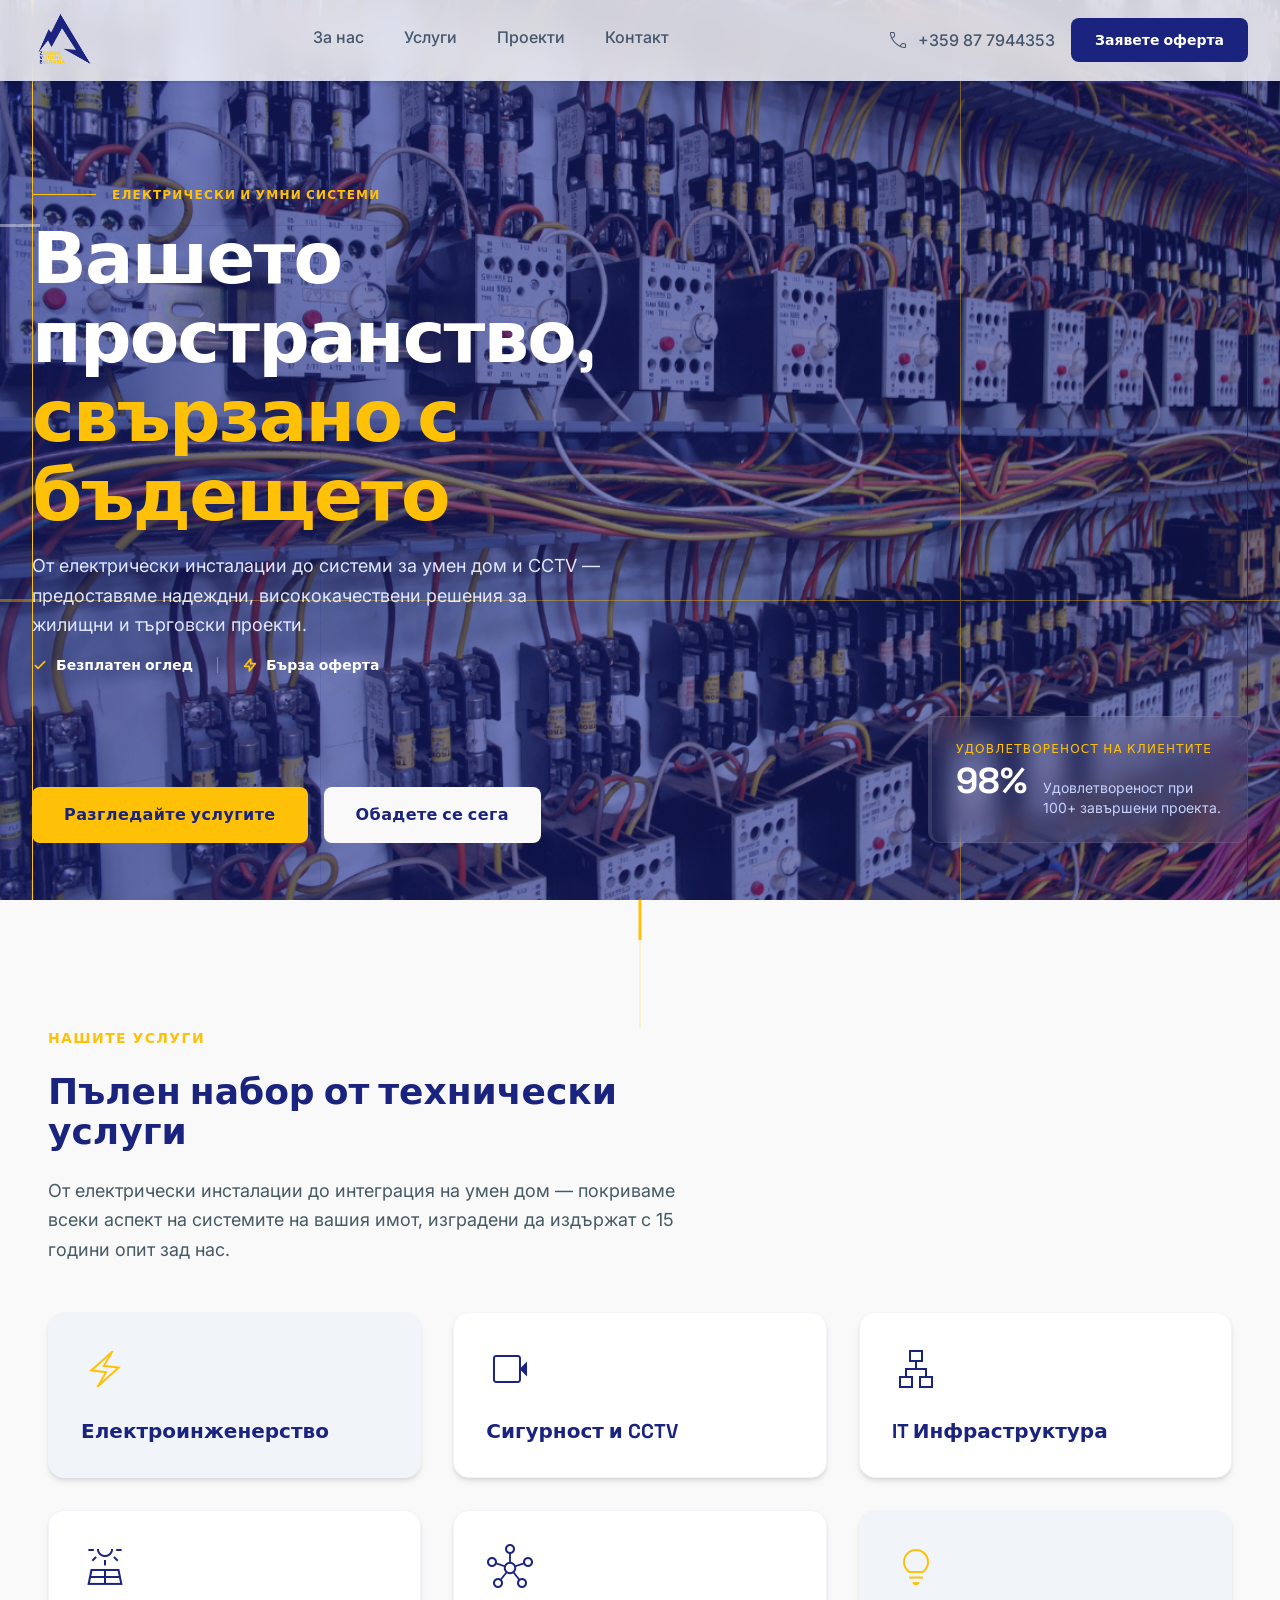
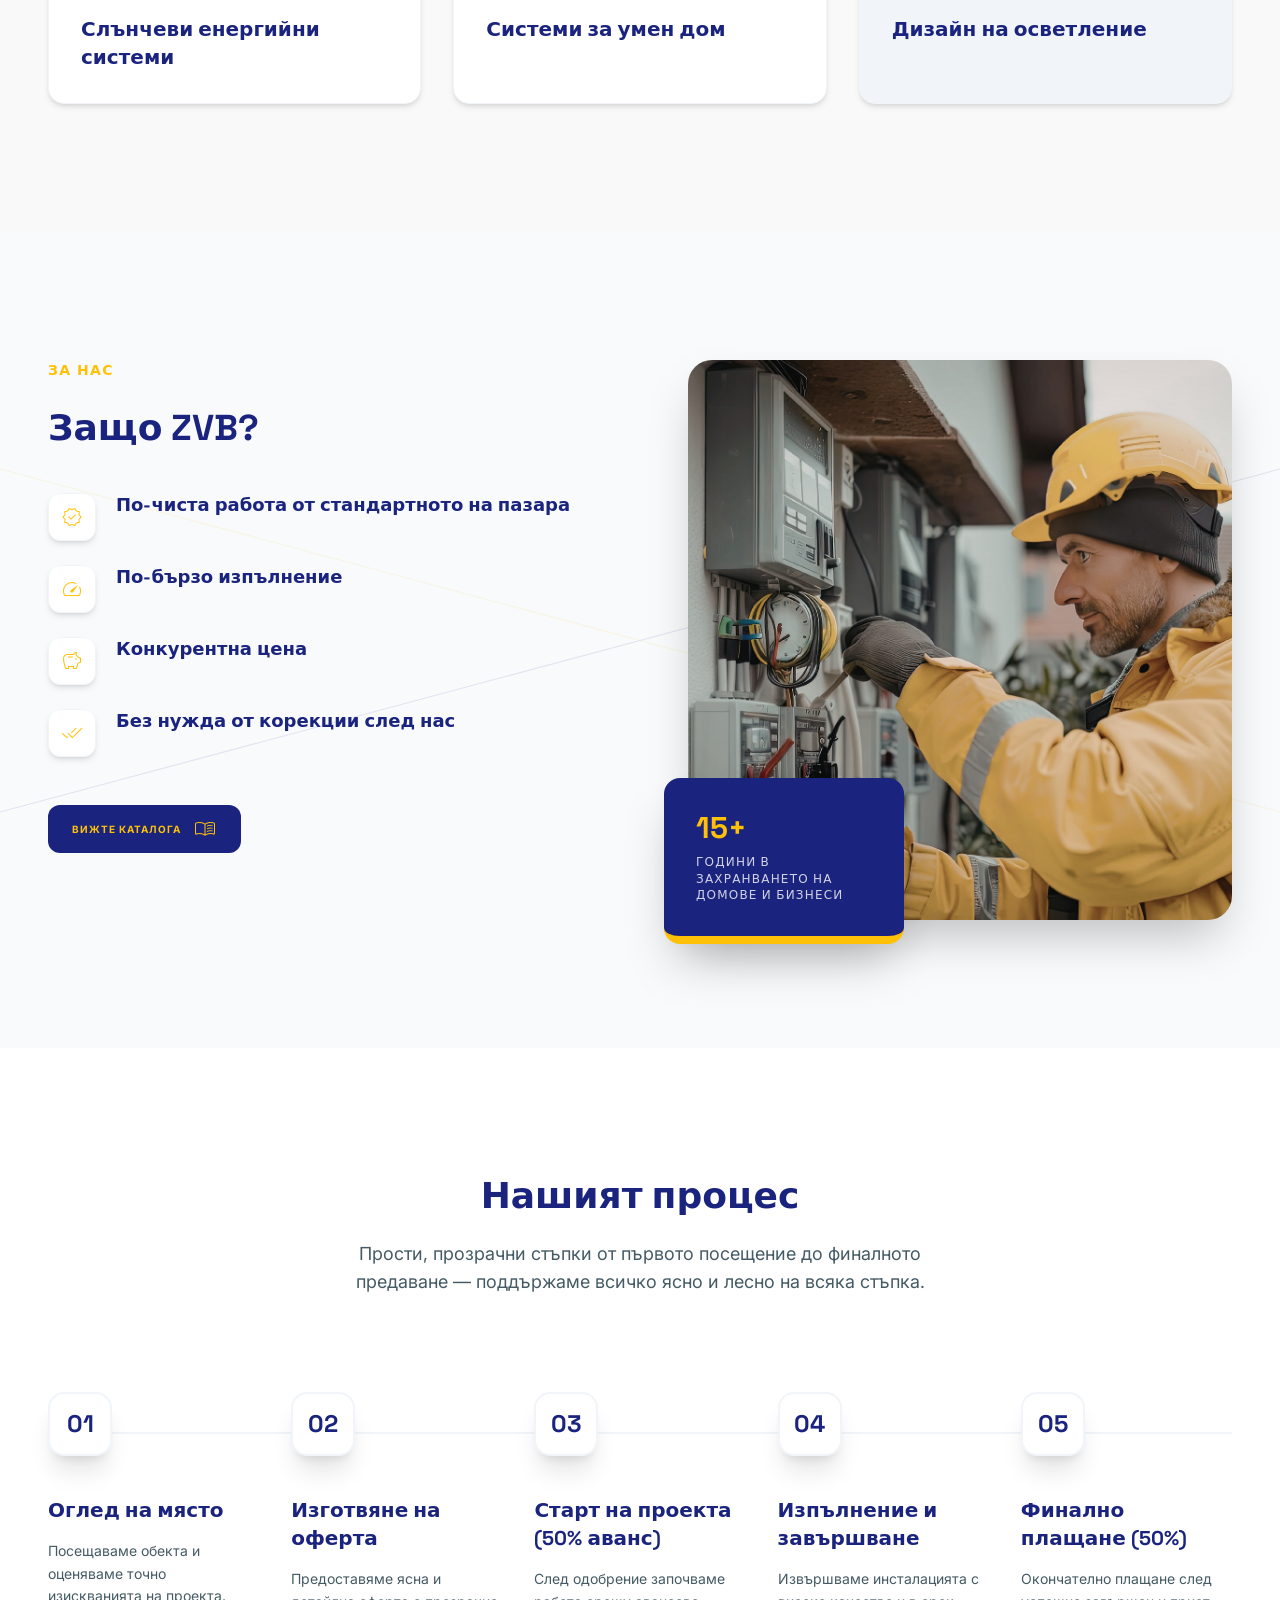
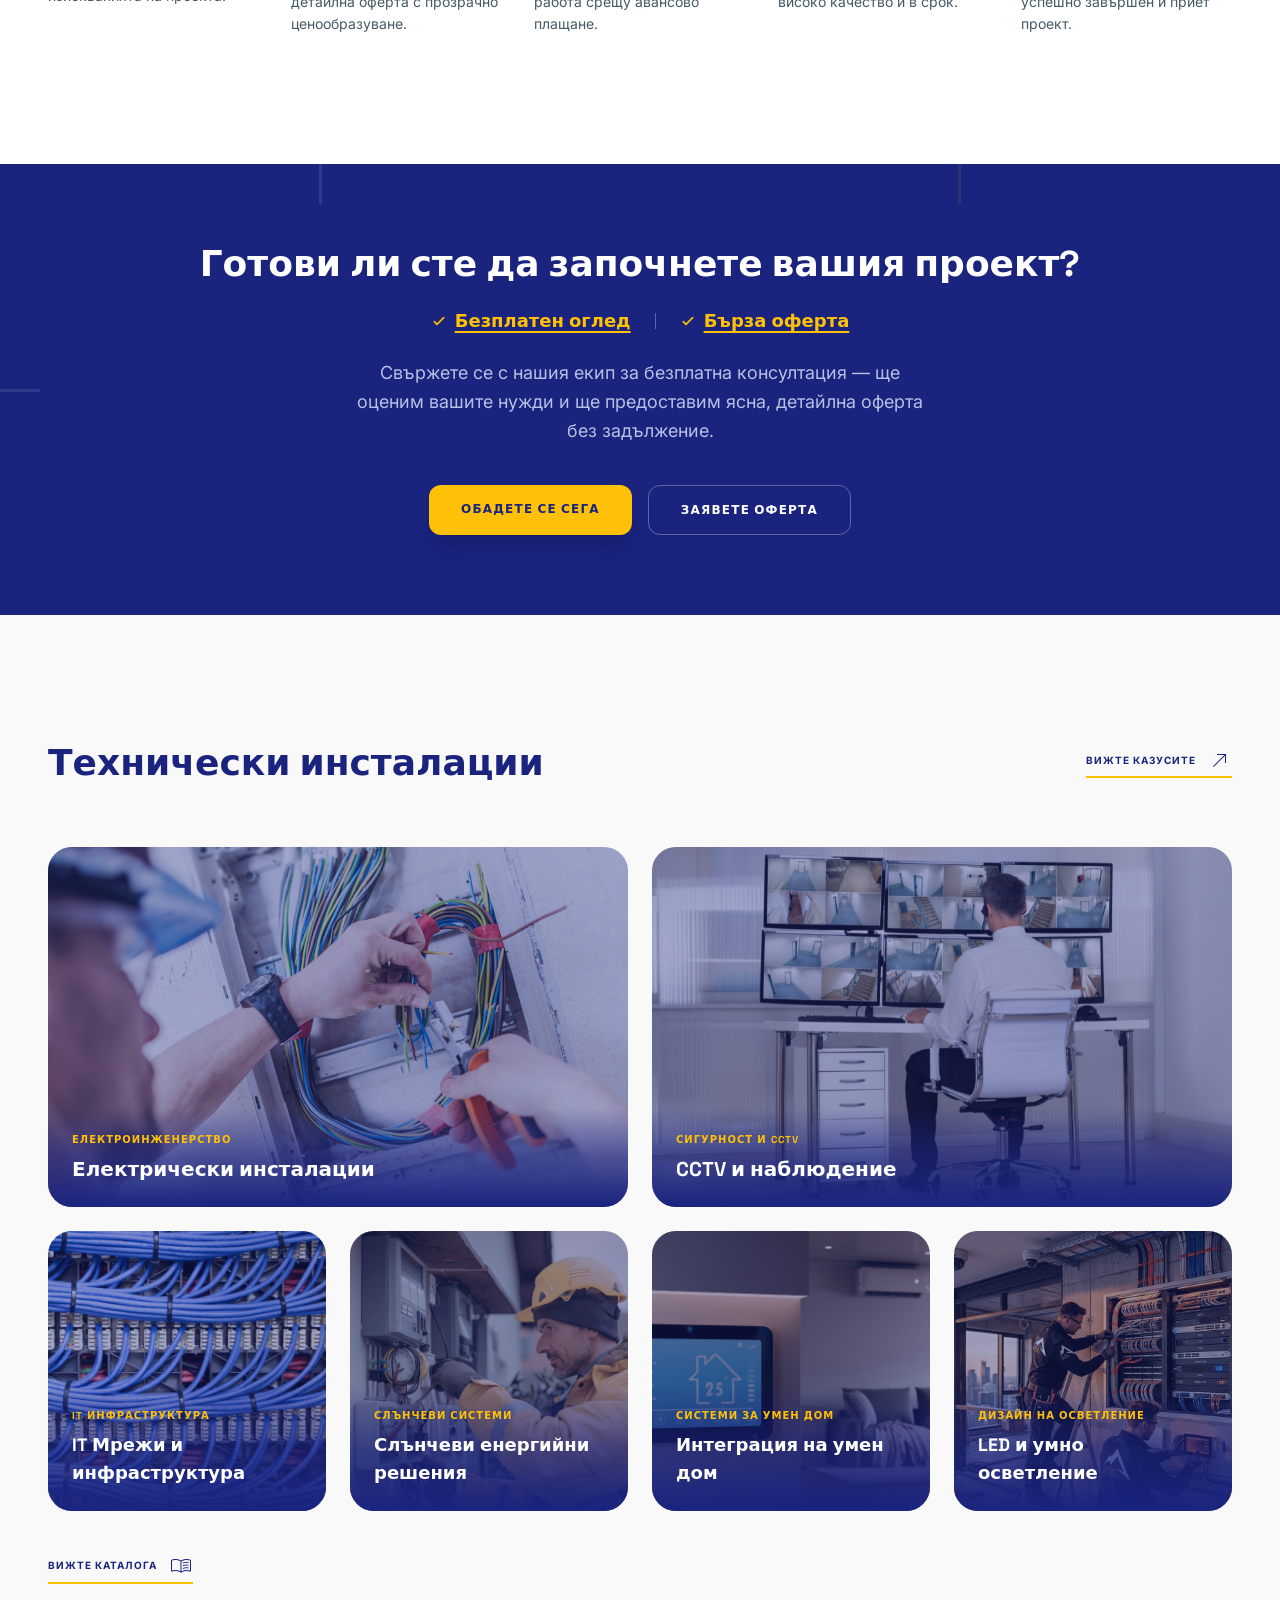
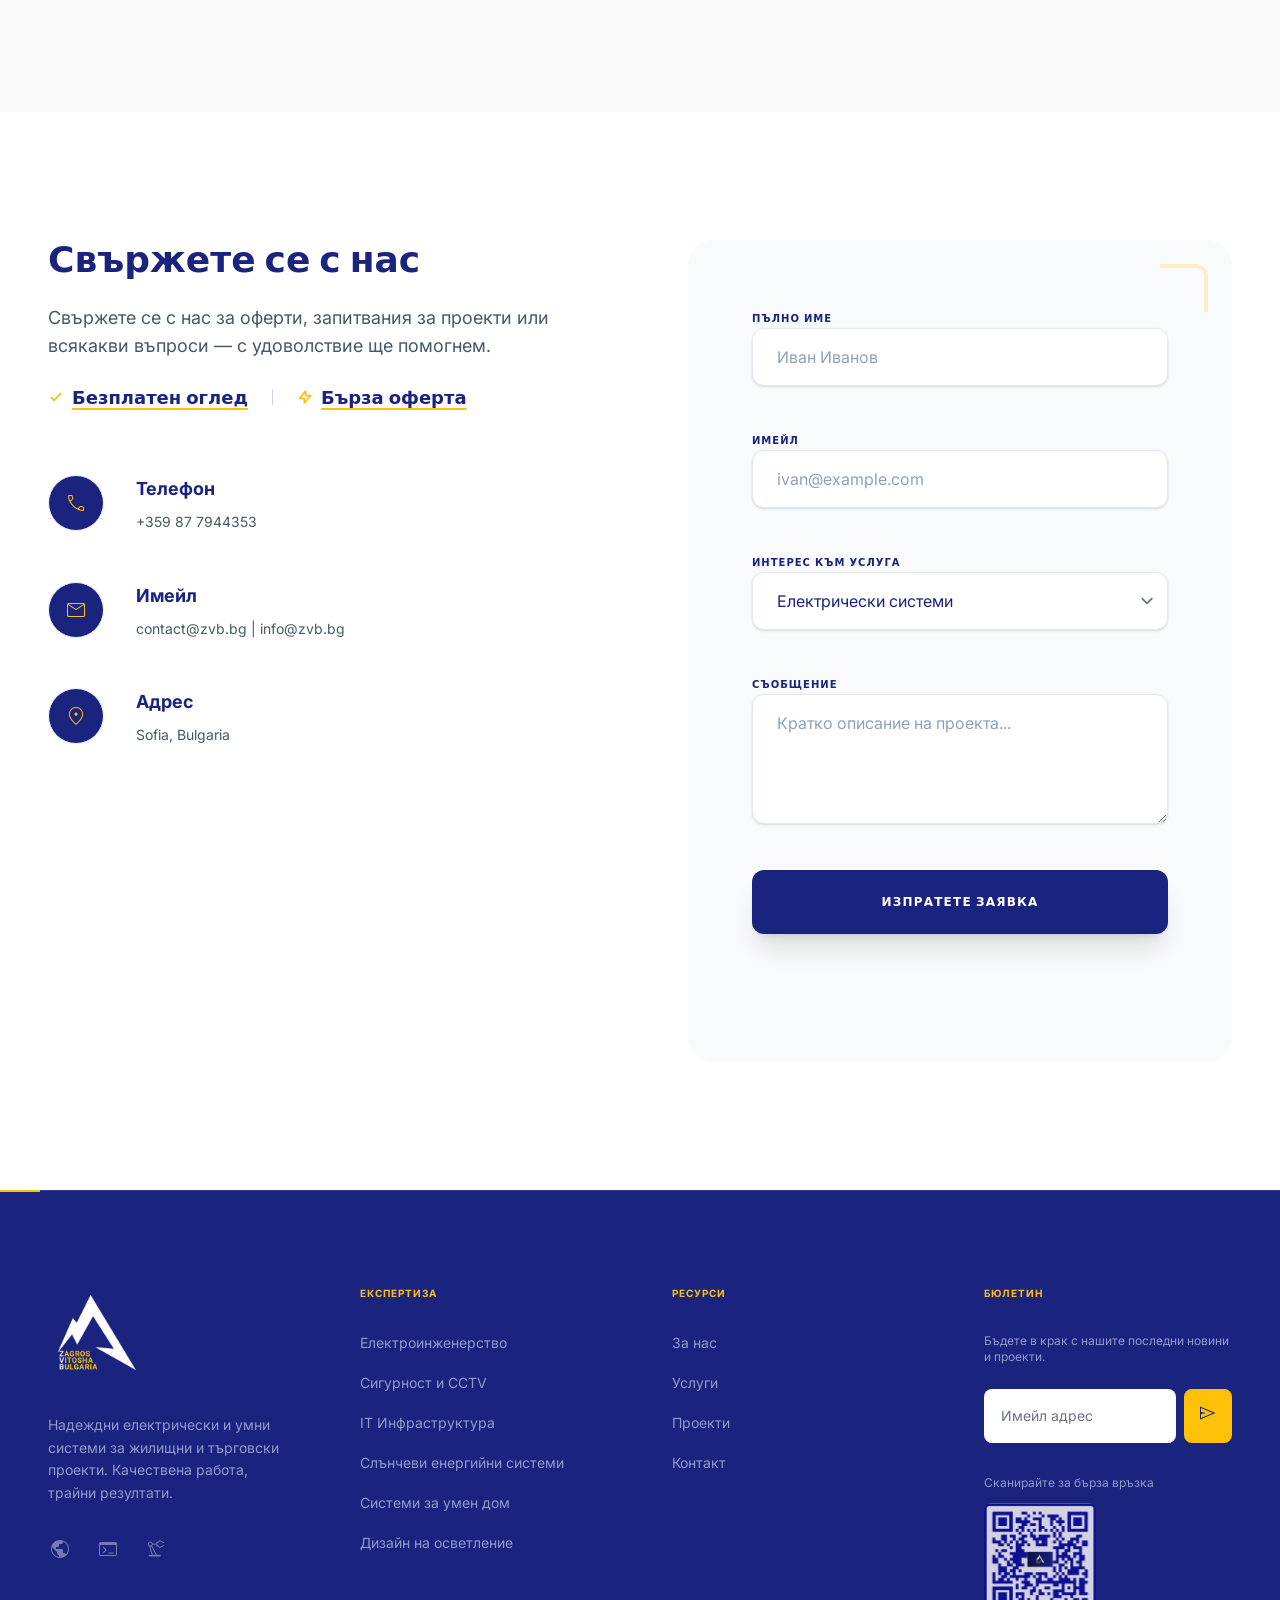
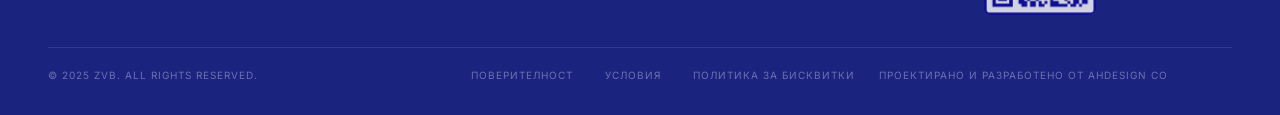
==== index.html @ 09fd5f91 "Initialize ZVB Lead Radar 24/7" ====
<!DOCTYPE html><html class="light" lang="bg"> <head><meta charset="utf-8"><meta name="viewport" content="width=device-width, initial-scale=1.0"><title>ZVB | Електрически и умни системи</title><meta name="description" content="От електрически инсталации до системи за умен дом и CCTV — ZVB предоставя надеждни, висококачествени решения за жилищни и търговски проекти."><link rel="canonical" href="https://zvb.bg/"><link rel="icon" type="image/x-icon" href="favicon.ico"><link rel="preconnect" href="https://fonts.googleapis.com"><link rel="preconnect" href="https://fonts.gstatic.com" crossorigin><link href="https://fonts.googleapis.com/css2?family=Space+Grotesk:wght@300;400;500;600;700&family=Inter:wght@300;400;500;600&display=swap" rel="stylesheet"><link href="https://fonts.googleapis.com/css2?family=Material+Symbols+Outlined:wght,FILL@100..700,0..1&display=swap" rel="stylesheet"><meta property="og:title" content="ZVB | Електрически и умни системи"><meta property="og:description" content="От електрически инсталации до системи за умен дом и CCTV — ZVB предоставя надеждни, висококачествени решения за жилищни и търговски проекти."><meta property="og:type" content="website"><meta property="og:url" content="https://zvb.bg/"><script src="https://challenges.cloudflare.com/turnstile/v0/api.js?render=explicit" async defer></script><link rel="stylesheet" href="_astro/about-us.B8lu42Bi.css"></head> <body class="bg-background font-body text-on-surface antialiased overflow-x-hidden"> <div class="fixed left-8 top-0 h-full w-[1px] bg-slate-200/20 z-10 hidden lg:block"> <div class="wire-trace wire-v wire-trace-amber signal-v text-[#FFC107]"></div> </div> <div class="fixed right-8 top-0 h-full w-[1px] bg-slate-200/20 z-10 hidden lg:block"> <div class="wire-trace wire-v signal-v text-[#1A237E]" style="animation-delay: -2s;"></div> </div> <nav class="fixed top-0 w-full z-50 bg-white/80 backdrop-blur-md border-b-[0.5px] border-indigo-200/30 shadow-sm transition-all"> <div class="flex justify-between items-center px-6 md:px-8 h-20 w-full max-w-screen-2xl mx-auto relative"> <a href="index.html" aria-label="ZVB"> <img src="media/logo.png" alt="ZVB logo" class="h-16 w-auto" width="120" height="64"> </a> <div class="hidden md:flex items-center gap-10"> <a class="desktop-nav-link border-b-2 pb-1 font-medium transition-colors duration-300 font-['Inter'] text-slate-600 border-transparent hover:text-secondary hover:border-secondary" href="about-us.html"> За нас </a><a class="desktop-nav-link border-b-2 pb-1 font-medium transition-colors duration-300 font-['Inter'] text-slate-600 border-transparent hover:text-secondary hover:border-secondary" href="services.html"> Услуги </a><a class="desktop-nav-link border-b-2 pb-1 font-medium transition-colors duration-300 font-['Inter'] text-slate-600 border-transparent hover:text-secondary hover:border-secondary" href="gallery.html"> Проекти </a><a class="desktop-nav-link border-b-2 pb-1 font-medium transition-colors duration-300 font-['Inter'] text-slate-600 border-transparent hover:text-secondary hover:border-secondary" href="index.html#contact"> Контакт </a> </div> <div class="flex items-center gap-4"> <a href="tel:+35987794353" class="hidden md:flex items-center gap-2 text-slate-600 font-['Inter'] font-medium hover:text-secondary transition-colors duration-300"> <span class="material-symbols-outlined text-xl" translate="no">call</span> <span>+359 87 7944353</span> </a> <a href="request-form.html" class="hidden sm:block bg-primary text-white px-6 py-3 rounded-lg font-label font-bold text-sm hover:bg-primary/90 transition-all active:scale-95 relative overflow-hidden group"> <span class="relative z-10">Заявете оферта</span> <div class="absolute inset-0 bg-secondary translate-y-full group-hover:translate-y-0 transition-transform duration-300"></div> </a> <style>astro-island,astro-slot,astro-static-slot{display:contents}</style><script>(()=>{var e=async t=>{await(await t())()};(self.Astro||(self.Astro={})).load=e;window.dispatchEvent(new Event("astro:load"));})();</script><script>(()=>{var A=Object.defineProperty;var g=(i,o,a)=>o in i?A(i,o,{enumerable:!0,configurable:!0,writable:!0,value:a}):i[o]=a;var d=(i,o,a)=>g(i,typeof o!="symbol"?o+"":o,a);{let i={0:t=>m(t),1:t=>a(t),2:t=>new RegExp(t),3:t=>new Date(t),4:t=>new Map(a(t)),5:t=>new Set(a(t)),6:t=>BigInt(t),7:t=>new URL(t),8:t=>new Uint8Array(t),9:t=>new Uint16Array(t),10:t=>new Uint32Array(t),11:t=>1/0*t},o=t=>{let[l,e]=t;return l in i?i[l](e):void 0},a=t=>t.map(o),m=t=>typeof t!="object"||t===null?t:Object.fromEntries(Object.entries(t).map(([l,e])=>[l,o(e)]));class y extends HTMLElement{constructor(){super(...arguments);d(this,"Component");d(this,"hydrator");d(this,"hydrate",async()=>{var b;if(!this.hydrator||!this.isConnected)return;let e=(b=this.parentElement)==null?void 0:b.closest("astro-island[ssr]");if(e){e.addEventListener("astro:hydrate",this.hydrate,{once:!0});return}let c=this.querySelectorAll("astro-slot"),n={},h=this.querySelectorAll("template[data-astro-template]");for(let r of h){let s=r.closest(this.tagName);s!=null&&s.isSameNode(this)&&(n[r.getAttribute("data-astro-template")||"default"]=r.innerHTML,r.remove())}for(let r of c){let s=r.closest(this.tagName);s!=null&&s.isSameNode(this)&&(n[r.getAttribute("name")||"default"]=r.innerHTML)}let p;try{p=this.hasAttribute("props")?m(JSON.parse(this.getAttribute("props"))):{}}catch(r){let s=this.getAttribute("component-url")||"<unknown>",v=this.getAttribute("component-export");throw v&&(s+=` (export ${v})`),console.error(`[hydrate] Error parsing props for component ${s}`,this.getAttribute("props"),r),r}let u;await this.hydrator(this)(this.Component,p,n,{client:this.getAttribute("client")}),this.removeAttribute("ssr"),this.dispatchEvent(new CustomEvent("astro:hydrate"))});d(this,"unmount",()=>{this.isConnected||this.dispatchEvent(new CustomEvent("astro:unmount"))})}disconnectedCallback(){document.removeEventListener("astro:after-swap",this.unmount),document.addEventListener("astro:after-swap",this.unmount,{once:!0})}connectedCallback(){if(!this.hasAttribute("await-children")||document.readyState==="interactive"||document.readyState==="complete")this.childrenConnectedCallback();else{let e=()=>{document.removeEventListener("DOMContentLoaded",e),c.disconnect(),this.childrenConnectedCallback()},c=new MutationObserver(()=>{var n;((n=this.lastChild)==null?void 0:n.nodeType)===Node.COMMENT_NODE&&this.lastChild.nodeValue==="astro:end"&&(this.lastChild.remove(),e())});c.observe(this,{childList:!0}),document.addEventListener("DOMContentLoaded",e)}}async childrenConnectedCallback(){let e=this.getAttribute("before-hydration-url");e&&await import(e),this.start()}async start(){let e=JSON.parse(this.getAttribute("opts")),c=this.getAttribute("client");if(Astro[c]===void 0){window.addEventListener(`astro:${c}`,()=>this.start(),{once:!0});return}try{await Astro[c](async()=>{let n=this.getAttribute("renderer-url"),[h,{default:p}]=await Promise.all([import(this.getAttribute("component-url")),n?import(n):()=>()=>{}]),u=this.getAttribute("component-export")||"default";if(!u.includes("."))this.Component=h[u];else{this.Component=h;for(let f of u.split("."))this.Component=this.Component[f]}return this.hydrator=p,this.hydrate},e,this)}catch(n){console.error(`[astro-island] Error hydrating ${this.getAttribute("component-url")}`,n)}}attributeChangedCallback(){this.hydrate()}}d(y,"observedAttributes",["props"]),customElements.get("astro-island")||customElements.define("astro-island",y)}})();</script><astro-island uid="ikOGx" component-url="/_astro/MobileNav.DlGxgqem.js" component-export="default" renderer-url="/_astro/client.svelte.CCC6lFEW.js" props="{&quot;items&quot;:[1,[[0,{&quot;label&quot;:[0,&quot;За нас&quot;],&quot;href&quot;:[0,&quot;/about-us&quot;]}],[0,{&quot;label&quot;:[0,&quot;Услуги&quot;],&quot;href&quot;:[0,&quot;/services&quot;]}],[0,{&quot;label&quot;:[0,&quot;Проекти&quot;],&quot;href&quot;:[0,&quot;/gallery&quot;]}],[0,{&quot;label&quot;:[0,&quot;Контакт&quot;],&quot;href&quot;:[0,&quot;/#contact&quot;]}]]],&quot;phone&quot;:[0,&quot;+359 87 7944353&quot;],&quot;phoneHref&quot;:[0,&quot;tel:+35987794353&quot;],&quot;ctaLabel&quot;:[0,&quot;Заявете оферта&quot;],&quot;ctaHref&quot;:[0,&quot;/request-form&quot;]}" ssr client="load" opts="{&quot;name&quot;:&quot;MobileNav&quot;,&quot;value&quot;:true}" await-children><!--[--><button type="button" class="md:hidden text-primary p-2" aria-label="Toggle menu" aria-expanded="false"><span class="material-symbols-outlined text-3xl leading-none" translate="no">menu</span></button> <!--[-1--><!--]--><!--]--><!--astro:end--></astro-island> </div> </div> </nav> <main class="relative">   <section class="relative h-screen flex items-center px-6 md:px-8 pt-24 pb-6 overflow-hidden bg-primary"> <div class="absolute inset-0 z-0"> <img alt="Technical installation background" class="object-cover w-full h-full opacity-50" src="media/hero.png" width="1920" height="1080" fetchpriority="high"> <div class="absolute inset-0 bg-gradient-to-r from-[#1A237E]/20 via-[#1A237E]/10 to-transparent"></div> </div> <div class="absolute inset-0 z-10 overflow-hidden pointer-events-none opacity-40"> <div class="absolute top-1/4 left-0 w-full h-[1px] bg-primary/30 signal-h text-white" style="animation-duration: 8s;"></div> <div class="absolute top-2/3 left-0 w-full h-[1px] bg-secondary signal-h text-[#FFC107]" style="animation-duration: 12s; animation-delay: -3s;"></div> <div class="absolute left-1/4 top-0 h-full w-[1px] bg-primary/30 signal-v text-white" style="animation-duration: 10s; animation-delay: -1s;"></div> <div class="absolute left-3/4 top-0 h-full w-[1px] bg-secondary signal-v text-[#FFC107]" style="animation-duration: 15s; animation-delay: -5s;"></div> </div> <div class="max-w-7xl mx-auto w-full relative z-20 md:pt-12"> <div class="flex flex-col xl:flex-row xl:justify-between xl:items-end w-full gap-12"> <div class="max-w-3xl"> <div class="inline-flex items-center gap-4 mb-4 reveal-on-scroll"> <div class="relative w-16 h-[1px] bg-secondary overflow-hidden"> <div class="absolute inset-0 signal-h text-[#FFC107]"></div> </div> <span class="text-secondary font-label font-bold tracking-widest text-xs uppercase"> Електрически и умни системи </span> </div> <h1 class="font-headline text-4xl sm:text-5xl md:text-7xl font-bold text-white leading-[1.1] mb-4 tracking-tight reveal-on-scroll" style="transition-delay: 0.1s"> Вашето пространство, <br class="hidden sm:inline"> <span class="text-secondary">свързано с бъдещето</span> </h1> <p class="text-indigo-100 text-base md:text-lg max-w-xl mb-4 leading-relaxed reveal-on-scroll" style="transition-delay: 0.2s"> От електрически инсталации до системи за умен дом и CCTV — предоставяме надеждни, висококачествени решения за жилищни и търговски проекти. </p> <div class="flex flex-col sm:flex-row items-start sm:items-center gap-3 sm:gap-6 mb-8 md:mb-28 reveal-on-scroll" style="transition-delay: 0.25s"> <span class="inline-flex items-center gap-2 text-white text-sm font-label font-semibold"> <svg class="w-4 h-4 text-secondary flex-shrink-0" fill="none" stroke="currentColor" stroke-width="2.5" viewBox="0 0 24 24" aria-hidden="true"> <path stroke-linecap="round" stroke-linejoin="round" d="M5 13l4 4L19 7"></path> </svg> Безплатен оглед </span> <span class="hidden sm:block w-[1px] h-4 bg-white/30"></span><span class="inline-flex items-center gap-2 text-white text-sm font-label font-semibold"> <svg class="w-4 h-4 text-secondary flex-shrink-0" fill="none" stroke="currentColor" stroke-width="2.5" viewBox="0 0 24 24" aria-hidden="true"> <path stroke-linecap="round" stroke-linejoin="round" d="M13 10V3L4 14h7v7l9-11h-7z"></path> </svg> Бърза оферта </span>  </div> <div class="flex flex-col sm:flex-row gap-4"> <a href="services.html" class="text-primary bg-secondary px-8 py-4 rounded-lg font-label font-bold tracking-wide hover:shadow-xl hover:brightness-110 transition-all relative group overflow-hidden"> <span class="relative z-10">Разгледайте услугите</span> </a> <a href="tel:+35987794353" class="bg-surface text-primary px-8 py-4 rounded-lg font-label font-bold tracking-wide hover:shadow-xl hover:brightness-95 transition-all"> Обадете се сега </a> </div> </div> <div class="hidden md:block"> <div class="inline-block bg-white/5 backdrop-blur-md p-6 rounded-xl border border-white/10 border-l-4 border-secondary"> <p class="font-label text-xs text-secondary uppercase mb-1 tracking-widest"> Удовлетвореност на клиентите </p> <div class="flex items-baseline gap-4"> <p class="font-headline text-4xl font-bold text-white">98%</p> <p class="text-indigo-200 text-sm max-w-[180px]">Удовлетвореност при 100+ завършени проекта.</p> </div> </div> </div> </div> </div> </section>  <section id="services" class="py-20 md:py-32 px-4 sm:px-6 md:px-12 bg-background relative"> <div class="absolute top-0 left-1/2 -translate-x-1/2 w-[1px] h-32 bg-secondary/30 signal-v text-[#FFC107]"></div> <div class="max-w-7xl mx-auto"> <div class="flex flex-col md:flex-row justify-between items-end mb-10 md:mb-12 gap-8"> <div class="max-w-2xl reveal-on-scroll"> <span class="text-secondary font-label font-bold tracking-widest text-sm uppercase mb-6 block"> Нашите услуги </span> <h2 class="font-headline text-3xl md:text-4xl font-bold text-primary mb-6"> Пълен набор от технически услуги </h2> <p class="text-on-surface-variant text-lg leading-relaxed">От електрически инсталации до интеграция на умен дом — покриваме всеки аспект на системите на вашия имот, изградени да издържат с 15 години опит зад нас.</p> </div> </div> <div class="grid grid-cols-1 md:grid-cols-6 gap-6 md:gap-8"> <a href="/services#electrical" class="md:col-span-2 group p-8 rounded-2xl border border-slate-100 hover-border-primary-50 transition-all shadow-md hover:shadow-2xl relative overflow-hidden reveal-on-scroll bg-slate-100" style="transition-delay: 0s"> <div class="absolute bottom-0 left-0 h-[3px] w-0 bg-secondary group-hover:w-full transition-all duration-500 rounded-b-2xl"></div> <span class="material-symbols-outlined mb-6 block transition-transform text-secondary group-hover:translate-y-[-4px]" style="font-size: 3rem;" translate="no"> electric_bolt </span> <h3 class="font-headline text-xl font-bold text-primary">Електроинженерство</h3> <span class="absolute top-4 right-4 material-symbols-outlined text-base opacity-0 group-hover:opacity-100 transition-opacity text-primary" translate="no">
north_east
</span> </a><a href="/services#cctv" class="md:col-span-2 group p-8 rounded-2xl border border-slate-100 hover-border-primary-50 transition-all shadow-md hover:shadow-2xl relative overflow-hidden reveal-on-scroll bg-white" style="transition-delay: 0.1s"> <div class="absolute bottom-0 left-0 h-[3px] w-0 bg-secondary group-hover:w-full transition-all duration-500 rounded-b-2xl"></div> <span class="material-symbols-outlined mb-6 block transition-transform text-primary group-hover:translate-y-[-4px]" style="font-size: 3rem;" translate="no"> videocam </span> <h3 class="font-headline text-xl font-bold text-primary">Сигурност и CCTV</h3> <span class="absolute top-4 right-4 material-symbols-outlined text-base opacity-0 group-hover:opacity-100 transition-opacity text-primary" translate="no">
north_east
</span> </a><a href="/services#it" class="md:col-span-2 group p-8 rounded-2xl border border-slate-100 hover-border-primary-50 transition-all shadow-md hover:shadow-2xl relative overflow-hidden reveal-on-scroll bg-white" style="transition-delay: 0.2s"> <div class="absolute bottom-0 left-0 h-[3px] w-0 bg-secondary group-hover:w-full transition-all duration-500 rounded-b-2xl"></div> <span class="material-symbols-outlined mb-6 block transition-transform text-primary group-hover:translate-y-[-4px]" style="font-size: 3rem;" translate="no"> lan </span> <h3 class="font-headline text-xl font-bold text-primary">IT Инфраструктура</h3> <span class="absolute top-4 right-4 material-symbols-outlined text-base opacity-0 group-hover:opacity-100 transition-opacity text-primary" translate="no">
north_east
</span> </a><a href="/services#solar" class="md:col-span-2 group p-8 rounded-2xl border border-slate-100 hover-border-primary-50 transition-all shadow-md hover:shadow-2xl relative overflow-hidden reveal-on-scroll bg-white" style="transition-delay: 0.30000000000000004s"> <div class="absolute bottom-0 left-0 h-[3px] w-0 bg-secondary group-hover:w-full transition-all duration-500 rounded-b-2xl"></div> <span class="material-symbols-outlined mb-6 block transition-transform text-primary group-hover:translate-y-[-4px]" style="font-size: 3rem;" translate="no"> solar_power </span> <h3 class="font-headline text-xl font-bold text-primary">Слънчеви енергийни системи</h3> <span class="absolute top-4 right-4 material-symbols-outlined text-base opacity-0 group-hover:opacity-100 transition-opacity text-primary" translate="no">
north_east
</span> </a><a href="/services#smarthome" class="md:col-span-2 group p-8 rounded-2xl border border-slate-100 hover-border-primary-50 transition-all shadow-md hover:shadow-2xl relative overflow-hidden reveal-on-scroll bg-white" style="transition-delay: 0.4s"> <div class="absolute bottom-0 left-0 h-[3px] w-0 bg-secondary group-hover:w-full transition-all duration-500 rounded-b-2xl"></div> <span class="material-symbols-outlined mb-6 block transition-transform text-primary group-hover:translate-y-[-4px]" style="font-size: 3rem;" translate="no"> hub </span> <h3 class="font-headline text-xl font-bold text-primary">Системи за умен дом</h3> <span class="absolute top-4 right-4 material-symbols-outlined text-base opacity-0 group-hover:opacity-100 transition-opacity text-primary" translate="no">
north_east
</span> </a><a href="/services#lighting" class="md:col-span-2 group p-8 rounded-2xl border border-slate-100 hover-border-primary-50 transition-all shadow-md hover:shadow-2xl relative overflow-hidden reveal-on-scroll bg-slate-100" style="transition-delay: 0.5s"> <div class="absolute bottom-0 left-0 h-[3px] w-0 bg-secondary group-hover:w-full transition-all duration-500 rounded-b-2xl"></div> <span class="material-symbols-outlined mb-6 block transition-transform text-secondary group-hover:translate-y-[-4px]" style="font-size: 3rem;" translate="no"> lightbulb </span> <h3 class="font-headline text-xl font-bold text-primary">Дизайн на осветление</h3> <span class="absolute top-4 right-4 material-symbols-outlined text-base opacity-0 group-hover:opacity-100 transition-opacity text-primary" translate="no">
north_east
</span> </a> </div> </div> </section>  <section id="about" class="py-20 md:py-32 bg-slate-50 relative overflow-hidden"> <div class="absolute inset-0 z-0 opacity-10 pointer-events-none"> <div class="absolute top-1/2 left-[-50%] w-[200%] h-[1px] bg-secondary signal-h text-[#FFC107]" style="transform: rotate(15deg); animation-duration: 20s;"></div> <div class="absolute top-1/2 left-[-50%] w-[200%] h-[1px] bg-primary signal-h text-[#1A237E]" style="transform: rotate(-15deg); animation-duration: 25s; animation-delay: -10s;"></div> </div> <div class="max-w-7xl mx-auto px-6 md:px-12 grid grid-cols-1 lg:grid-cols-2 gap-10 lg:gap-24 items-stretch relative z-10"> <div class="reveal-on-scroll"> <span class="text-secondary font-label font-bold tracking-widest text-sm uppercase mb-6 block"> За нас </span> <h2 class="font-headline text-3xl md:text-4xl font-bold text-primary mb-10 leading-snug"> Защо ZVB? </h2> <div class="grid grid-cols-1 gap-6"> <div class="flex items-start gap-5 group"> <div class="flex-shrink-0 w-12 h-12 rounded-xl bg-white shadow-md border border-slate-100 flex items-center justify-center text-secondary"> <span class="material-symbols-outlined text-2xl" translate="no"> verified </span> </div> <div class="flex flex-col justify-center"> <p class="text-primary font-headline text-lg font-bold leading-snug"> По-чиста работа от стандартното на пазара </p> </div> </div><div class="flex items-start gap-5 group"> <div class="flex-shrink-0 w-12 h-12 rounded-xl bg-white shadow-md border border-slate-100 flex items-center justify-center text-secondary"> <span class="material-symbols-outlined text-2xl" translate="no"> speed </span> </div> <div class="flex flex-col justify-center"> <p class="text-primary font-headline text-lg font-bold leading-snug"> По-бързо изпълнение </p> </div> </div><div class="flex items-start gap-5 group"> <div class="flex-shrink-0 w-12 h-12 rounded-xl bg-white shadow-md border border-slate-100 flex items-center justify-center text-secondary"> <span class="material-symbols-outlined text-2xl" translate="no"> savings </span> </div> <div class="flex flex-col justify-center"> <p class="text-primary font-headline text-lg font-bold leading-snug"> Конкурентна цена </p> </div> </div><div class="flex items-start gap-5 group"> <div class="flex-shrink-0 w-12 h-12 rounded-xl bg-white shadow-md border border-slate-100 flex items-center justify-center text-secondary"> <span class="material-symbols-outlined text-2xl" translate="no"> done_all </span> </div> <div class="flex flex-col justify-center"> <p class="text-primary font-headline text-lg font-bold leading-snug"> Без нужда от корекции след нас </p> </div> </div> </div> <div class="mt-8" style="margin-top:3rem;"> <a href="https://drive.google.com/file/d/1nNibL4nquyNCa-Q6yTaYaT1O5ADP7W-f/view?usp=drivesdk" target="_blank" rel="noopener noreferrer" class="bg-primary text-secondary font-bold inline-flex items-center gap-3 hover:gap-5 transition-all text-[10px] uppercase tracking-widest px-6 py-3 rounded-xl hover:bg-primary/90"> Вижте каталога <span class="material-symbols-outlined text-lg" translate="no">menu_book</span> </a> </div> </div> <div class="relative reveal-on-scroll" style="transition-delay: 0.15s"> <div class="relative h-[320px] sm:h-[420px] md:h-[560px] w-full overflow-hidden rounded-3xl shadow-2xl"> <img alt="Professional Electrical Work" class="w-full h-full object-cover transition-all duration-1000" src="media/1.png" width="800" height="600" loading="lazy"> </div> <div class="absolute bottom-4 left-4 md:-bottom-6 md:-left-6 z-10 bg-primary text-white p-6 md:p-8 rounded-2xl shadow-2xl max-w-[200px] md:max-w-[240px] border-b-8 border-secondary"> <p class="text-3xl font-headline font-bold text-secondary mb-2"> 15+ </p> <p class="text-xs font-label uppercase tracking-widest opacity-80 leading-snug"> Години в захранването на домове и бизнеси </p> </div> </div> </div> </section>  <section class="py-20 md:py-32 bg-white relative overflow-hidden"> <div class="max-w-7xl mx-auto px-6 md:px-12 relative"> <div class="text-center mb-10 md:mb-24 reveal-on-scroll"> <h2 class="font-headline text-3xl md:text-4xl font-bold text-primary mb-6"> Нашият процес </h2> <p class="text-on-surface-variant text-lg max-w-xl mx-auto">Прости, прозрачни стъпки от първото посещение до финалното предаване — поддържаме всичко ясно и лесно на всяка стъпка.</p> </div> <div class="grid grid-cols-1 md:grid-cols-5 gap-8 relative" id="process-steps"> <div class="absolute top-10 left-0 w-full h-[2px] bg-slate-100 hidden md:block"> <div id="process-line-fill" class="absolute left-0 top-0 h-full bg-secondary" style="width: 0%; transition: width 0.4s cubic-bezier(0.4,0,0.2,1);"></div> </div> <div class="relative group reveal-on-scroll text-left" style="transition-delay: 0s" data-step="1"> <div class="w-16 h-16 rounded-2xl bg-white border-2 border-slate-100 flex items-center justify-center font-headline text-2xl font-bold text-primary mb-10 relative z-10 group-hover:bg-primary group-hover:text-secondary transition-all shadow-xl"> 01 </div> <h4 class="font-headline text-xl font-bold text-primary mb-4">Оглед на място</h4> <p class="text-on-surface-variant text-sm leading-relaxed">Посещаваме обекта и оценяваме точно изискванията на проекта.</p> </div><div class="relative group reveal-on-scroll text-left" style="transition-delay: 0.1s" data-step="2"> <div class="w-16 h-16 rounded-2xl bg-white border-2 border-slate-100 flex items-center justify-center font-headline text-2xl font-bold text-primary mb-10 relative z-10 group-hover:bg-primary group-hover:text-secondary transition-all shadow-xl"> 02 </div> <h4 class="font-headline text-xl font-bold text-primary mb-4">Изготвяне на оферта</h4> <p class="text-on-surface-variant text-sm leading-relaxed">Предоставяме ясна и детайлна оферта с прозрачно ценообразуване.</p> </div><div class="relative group reveal-on-scroll text-left" style="transition-delay: 0.2s" data-step="3"> <div class="w-16 h-16 rounded-2xl bg-white border-2 border-slate-100 flex items-center justify-center font-headline text-2xl font-bold text-primary mb-10 relative z-10 group-hover:bg-primary group-hover:text-secondary transition-all shadow-xl"> 03 </div> <h4 class="font-headline text-xl font-bold text-primary mb-4">Старт на проекта (50% аванс)</h4> <p class="text-on-surface-variant text-sm leading-relaxed">След одобрение започваме работа срещу авансово плащане.</p> </div><div class="relative group reveal-on-scroll text-left" style="transition-delay: 0.30000000000000004s" data-step="4"> <div class="w-16 h-16 rounded-2xl bg-white border-2 border-slate-100 flex items-center justify-center font-headline text-2xl font-bold text-primary mb-10 relative z-10 group-hover:bg-primary group-hover:text-secondary transition-all shadow-xl"> 04 </div> <h4 class="font-headline text-xl font-bold text-primary mb-4">Изпълнение и завършване</h4> <p class="text-on-surface-variant text-sm leading-relaxed">Извършваме инсталацията с високо качество и в срок.</p> </div><div class="relative group reveal-on-scroll text-left" style="transition-delay: 0.4s" data-step="5"> <div class="w-16 h-16 rounded-2xl bg-white border-2 border-slate-100 flex items-center justify-center font-headline text-2xl font-bold text-primary mb-10 relative z-10 group-hover:bg-primary group-hover:text-secondary transition-all shadow-xl"> 05 </div> <h4 class="font-headline text-xl font-bold text-primary mb-4">Финално плащане (50%)</h4> <p class="text-on-surface-variant text-sm leading-relaxed">Окончателно плащане след успешно завършен и приет проект.</p> </div> </div> </div> <script type="module" src="_astro/index.astro_astro_type_script_index_0_lang.om9OJiJr.js"></script> </section> <section class="py-20 px-4 sm:px-8 md:px-12 bg-primary relative overflow-hidden text-center"> <div class="absolute inset-0 opacity-10 pointer-events-none"> <div class="absolute top-0 left-1/4 h-full w-[1px] signal-v text-white" style="animation-duration: 8s;"></div> <div class="absolute top-0 right-1/4 h-full w-[1px] signal-v text-[#FFC107]" style="animation-duration: 10s; animation-delay: -3s;"></div> <div class="absolute top-1/2 left-0 w-full h-[1px] signal-h text-white" style="animation-duration: 15s;"></div> </div> <div class="max-w-4xl mx-auto relative z-10 reveal-on-scroll"> <h2 class="font-headline text-3xl md:text-4xl font-bold text-white mb-6">Готови ли сте да започнете вашия проект?</h2> <div class="flex flex-col sm:flex-row items-center justify-center gap-3 sm:gap-6 mb-6"> <span class="inline-flex items-center gap-2 text-white text-sm font-label font-semibold"> <svg style="width:1rem;height:1rem;flex-shrink:0;color:#FFC107;" fill="none" stroke="currentColor" stroke-width="2.5" viewBox="0 0 24 24" aria-hidden="true"> <path stroke-linecap="round" stroke-linejoin="round" d="M5 13l4 4L19 7"></path> </svg> <span style="text-decoration:underline;text-decoration-color:#FFC107;text-underline-offset:4px;text-decoration-thickness:2px;font-size:1.125rem;color:#FFC107;"> Безплатен оглед </span> </span> <span class="hidden sm:block w-[1px] h-4 bg-white/30"></span><span class="inline-flex items-center gap-2 text-white text-sm font-label font-semibold"> <svg style="width:1rem;height:1rem;flex-shrink:0;color:#FFC107;" fill="none" stroke="currentColor" stroke-width="2.5" viewBox="0 0 24 24" aria-hidden="true"> <path stroke-linecap="round" stroke-linejoin="round" d="M5 13l4 4L19 7"></path> </svg> <span style="text-decoration:underline;text-decoration-color:#FFC107;text-underline-offset:4px;text-decoration-thickness:2px;font-size:1.125rem;color:#FFC107;"> Бърза оферта </span> </span>  </div> <p class="text-indigo-100 text-lg mb-10 opacity-80 leading-relaxed max-w-xl mx-auto"> Свържете се с нашия екип за безплатна консултация — ще оценим вашите нужди и ще предоставим ясна, детайлна оферта без задължение. </p> <div class="flex flex-col sm:flex-row gap-4 justify-center"> <a href="tel:+35987794353" class="bg-secondary text-primary px-8 py-4 rounded-xl font-label font-bold text-xs uppercase tracking-widest hover:brightness-110 transition-all shadow-xl"> Обадете се сега </a> <a href="request-form.html" class="border border-white/30 text-white px-8 py-4 rounded-xl font-label font-bold text-xs uppercase tracking-widest hover:bg-white/10 transition-colors"> Заявете оферта </a> </div> </div> </section>  <section id="projects" class="py-20 md:py-32 bg-surface relative overflow-hidden"> <div class="max-w-7xl mx-auto px-6 md:px-12 relative"> <div class="flex flex-col sm:flex-row justify-between items-start sm:items-center gap-4 mb-12 md:mb-16 reveal-on-scroll"> <h2 class="font-headline text-3xl md:text-4xl font-bold text-primary"> Технически инсталации </h2> <a href="gallery.html" class="text-primary font-bold border-b-2 border-secondary pb-1 flex items-center gap-3 hover:gap-5 transition-all text-[10px] uppercase tracking-widest shrink-0"> Вижте казусите <span class="material-symbols-outlined text-lg" translate="no">north_east</span> </a> </div> <div class="grid grid-cols-1 md:grid-cols-4 gap-6"> <div class="md:col-span-2 group relative overflow-hidden rounded-3xl reveal-on-scroll" style="height:360px; transition-delay:0s;"> <img class="w-full h-full object-cover transition-all duration-1000 group-hover:scale-110" src="media/2.png" alt="Електрически инсталации" loading="lazy" width="800" height="600"> <div class="absolute inset-0 bg-primary/40 group-hover:bg-primary/20 transition-colors duration-500"></div> <div class="absolute bottom-0 left-0 w-full p-6 bg-gradient-to-t from-primary via-primary/60 to-transparent"> <span class="text-secondary font-label text-[10px] uppercase tracking-widest font-bold mb-2 block"> Електроинженерство </span> <h4 class="text-white font-headline font-bold text-xl"> Електрически инсталации </h4> </div> </div><div class="md:col-span-2 group relative overflow-hidden rounded-3xl reveal-on-scroll" style="height:360px; transition-delay:0.1s;"> <img class="w-full h-full object-cover transition-all duration-1000 group-hover:scale-110" src="media/4.png" alt="CCTV и наблюдение" loading="lazy" width="800" height="600"> <div class="absolute inset-0 bg-primary/40 group-hover:bg-primary/20 transition-colors duration-500"></div> <div class="absolute bottom-0 left-0 w-full p-6 bg-gradient-to-t from-primary via-primary/60 to-transparent"> <span class="text-secondary font-label text-[10px] uppercase tracking-widest font-bold mb-2 block"> Сигурност и CCTV </span> <h4 class="text-white font-headline font-bold text-xl"> CCTV и наблюдение </h4> </div> </div><div class="md:col-span-1 group relative overflow-hidden rounded-3xl reveal-on-scroll" style="height:280px; transition-delay:0.2s;"> <img class="w-full h-full object-cover transition-all duration-1000 group-hover:scale-110" src="media/5.png" alt="IT Мрежи и инфраструктура" loading="lazy" width="800" height="600"> <div class="absolute inset-0 bg-primary/40 group-hover:bg-primary/20 transition-colors duration-500"></div> <div class="absolute bottom-0 left-0 w-full p-6 bg-gradient-to-t from-primary via-primary/60 to-transparent"> <span class="text-secondary font-label text-[10px] uppercase tracking-widest font-bold mb-2 block"> IT Инфраструктура </span> <h4 class="text-white font-headline font-bold text-lg"> IT Мрежи и инфраструктура </h4> </div> </div><div class="md:col-span-1 group relative overflow-hidden rounded-3xl reveal-on-scroll" style="height:280px; transition-delay:0.30000000000000004s;"> <img class="w-full h-full object-cover transition-all duration-1000 group-hover:scale-110" src="media/1.png" alt="Слънчеви енергийни решения" loading="lazy" width="800" height="600"> <div class="absolute inset-0 bg-primary/40 group-hover:bg-primary/20 transition-colors duration-500"></div> <div class="absolute bottom-0 left-0 w-full p-6 bg-gradient-to-t from-primary via-primary/60 to-transparent"> <span class="text-secondary font-label text-[10px] uppercase tracking-widest font-bold mb-2 block"> Слънчеви системи </span> <h4 class="text-white font-headline font-bold text-lg"> Слънчеви енергийни решения </h4> </div> </div><div class="md:col-span-1 group relative overflow-hidden rounded-3xl reveal-on-scroll" style="height:280px; transition-delay:0.4s;"> <img class="w-full h-full object-cover transition-all duration-1000 group-hover:scale-110" src="media/3.png" alt="Интеграция на умен дом" loading="lazy" width="800" height="600"> <div class="absolute inset-0 bg-primary/40 group-hover:bg-primary/20 transition-colors duration-500"></div> <div class="absolute bottom-0 left-0 w-full p-6 bg-gradient-to-t from-primary via-primary/60 to-transparent"> <span class="text-secondary font-label text-[10px] uppercase tracking-widest font-bold mb-2 block"> Системи за умен дом </span> <h4 class="text-white font-headline font-bold text-lg"> Интеграция на умен дом </h4> </div> </div><div class="md:col-span-1 group relative overflow-hidden rounded-3xl reveal-on-scroll" style="height:280px; transition-delay:0.5s;"> <img class="w-full h-full object-cover transition-all duration-1000 group-hover:scale-110" src="media/hero2.png" alt="LED и умно осветление" loading="lazy" width="800" height="600"> <div class="absolute inset-0 bg-primary/40 group-hover:bg-primary/20 transition-colors duration-500"></div> <div class="absolute bottom-0 left-0 w-full p-6 bg-gradient-to-t from-primary via-primary/60 to-transparent"> <span class="text-secondary font-label text-[10px] uppercase tracking-widest font-bold mb-2 block"> Дизайн на осветление </span> <h4 class="text-white font-headline font-bold text-lg"> LED и умно осветление </h4> </div> </div> </div> <div class="mt-10 reveal-on-scroll"> <a href="https://drive.google.com/file/d/1nNibL4nquyNCa-Q6yTaYaT1O5ADP7W-f/view?usp=drivesdk" target="_blank" rel="noopener noreferrer" class="text-primary font-bold border-b-2 border-secondary pb-1 inline-flex items-center gap-3 hover:gap-5 transition-all text-[10px] uppercase tracking-widest"> Вижте каталога <span class="material-symbols-outlined text-lg" translate="no">menu_book</span> </a> </div> </div> </section>  <section id="contact" class="py-20 md:py-32 bg-white relative"> <div class="max-w-7xl mx-auto px-4 sm:px-6 md:px-12"> <div class="grid grid-cols-1 lg:grid-cols-2 gap-10 lg:gap-24 items-start"> <div class="reveal-on-scroll"> <h2 class="font-headline text-3xl md:text-4xl font-bold text-primary mb-6"> Свържете се с нас </h2> <p class="text-on-surface-variant text-lg mb-6">Свържете се с нас за оферти, запитвания за проекти или всякакви въпроси — с удоволствие ще помогнем.</p> <div class="flex flex-col sm:flex-row items-start sm:items-center gap-3 sm:gap-6 mb-8 md:mb-16"> <span class="inline-flex items-center gap-2 font-label font-semibold"> <svg style="width: 1rem; height: 1rem; flex-shrink: 0; color: #FFC107;" fill="none" stroke="currentColor" stroke-width="2.5" viewBox="0 0 24 24" aria-hidden="true"> <path stroke-linecap="round" stroke-linejoin="round" d="M5 13l4 4L19 7"></path> </svg> <span style="text-decoration:underline;text-decoration-color:#FFC107;text-underline-offset:4px;text-decoration-thickness:2px;font-size:1.125rem;color:#1A237E;"> Безплатен оглед </span> </span> <span class="hidden sm:block w-[1px] h-4 bg-slate-300"></span><span class="inline-flex items-center gap-2 font-label font-semibold"> <svg style="width: 1rem; height: 1rem; flex-shrink: 0; color: #FFC107;" fill="none" stroke="currentColor" stroke-width="2.5" viewBox="0 0 24 24" aria-hidden="true"> <path stroke-linecap="round" stroke-linejoin="round" d="M13 10V3L4 14h7v7l9-11h-7z"></path> </svg> <span style="text-decoration:underline;text-decoration-color:#FFC107;text-underline-offset:4px;text-decoration-thickness:2px;font-size:1.125rem;color:#1A237E;"> Бърза оферта </span> </span>  </div> <div class="space-y-8 md:space-y-12"> <div class="flex gap-8 group"> <div class="contact-icon-bg w-14 h-14 rounded-full border border-slate-100 flex items-center justify-center text-secondary transition-colors"> <span class="material-symbols-outlined text-2xl" translate="no"> call </span> </div> <div> <h5 class="font-bold text-primary text-lg mb-2">Телефон</h5> <p class="text-on-surface-variant text-sm leading-relaxed">+359 87 7944353</p> </div> </div><div class="flex gap-8 group"> <div class="contact-icon-bg w-14 h-14 rounded-full border border-slate-100 flex items-center justify-center text-secondary transition-colors"> <span class="material-symbols-outlined text-2xl" translate="no"> mail </span> </div> <div> <h5 class="font-bold text-primary text-lg mb-2">Имейл</h5> <p class="text-on-surface-variant text-sm leading-relaxed">contact@zvb.bg | info@zvb.bg</p> </div> </div><div class="flex gap-8 group"> <div class="contact-icon-bg w-14 h-14 rounded-full border border-slate-100 flex items-center justify-center text-secondary transition-colors"> <span class="material-symbols-outlined text-2xl" translate="no"> location_on </span> </div> <div> <h5 class="font-bold text-primary text-lg mb-2">Адрес</h5> <p class="text-on-surface-variant text-sm leading-relaxed">Sofia, Bulgaria</p> </div> </div> </div> </div> <div class="bg-slate-50 p-6 sm:p-10 md:p-16 rounded-3xl relative reveal-on-scroll" style="transition-delay: 0.2s"> <div class="hidden sm:block absolute top-6 right-6 w-12 h-12 border-t-4 border-r-4 border-secondary/20 rounded-tr-xl"></div> <form id="home-contact-form" class="space-y-10" method="post" action="#" novalidate> <!-- Honeypot: real users can't see it; bots fill it and we drop the submission --> <div aria-hidden="true" style="position:absolute;left:-9999px;top:-9999px;width:1px;height:1px;overflow:hidden;"> <label for="home-website">Website (do not fill)</label> <input id="home-website" type="text" name="website" tabindex="-1" autocomplete="off"> </div> <div class="space-y-3"> <label class="font-label text-[10px] font-bold uppercase tracking-widest text-primary" for="home-name"> Пълно име </label> <input id="home-name" name="name" class="w-full bg-white rounded-xl border-slate-200 focus:ring-2 focus:ring-secondary focus:border-secondary transition-all px-6 py-4 text-primary placeholder-slate-400 shadow-sm" placeholder="Иван Иванов" type="text" required> </div> <div class="space-y-3"> <label class="font-label text-[10px] font-bold uppercase tracking-widest text-primary" for="home-email"> Имейл </label> <input id="home-email" name="email" class="w-full bg-white rounded-xl border-slate-200 focus:ring-2 focus:ring-secondary focus:border-secondary transition-all px-6 py-4 text-primary placeholder-slate-400 shadow-sm" placeholder="ivan@example.com" type="email" required> </div> <div class="space-y-3"> <label class="font-label text-[10px] font-bold uppercase tracking-widest text-primary" for="home-interest"> Интерес към услуга </label> <select id="home-interest" name="interest" class="w-full bg-white rounded-xl border-slate-200 focus:ring-2 focus:ring-secondary focus:border-secondary transition-all px-6 py-4 text-primary shadow-sm"> <option value="Електрически системи">Електрически системи</option><option value="IT Инфраструктура">IT Инфраструктура</option><option value="Слънчеви решения">Слънчеви решения</option><option value="Сигурност / CCTV">Сигурност / CCTV</option><option value="Системи за умен дом">Системи за умен дом</option> </select> </div> <div class="space-y-3"> <label class="font-label text-[10px] font-bold uppercase tracking-widest text-primary" for="home-message"> Съобщение </label> <textarea id="home-message" name="message" class="w-full bg-white rounded-xl border-slate-200 focus:ring-2 focus:ring-secondary focus:border-secondary transition-all px-6 py-4 text-primary placeholder-slate-400 shadow-sm" placeholder="Кратко описание на проекта..." rows="4"></textarea> </div> <div id="home-turnstile"></div> <button type="submit" class="w-full bg-primary text-white py-6 rounded-xl font-label font-bold text-xs uppercase tracking-widest hover:bg-secondary hover:text-primary transition-all relative group overflow-hidden shadow-xl disabled:opacity-70 disabled:cursor-not-allowed"> <span class="relative z-10">Изпратете заявка</span> </button> <p id="home-contact-status" role="status" aria-live="polite" class="mt-6 text-sm text-center"></p> </form> </div> </div> </div> </section> <script type="module">const t=document.getElementById("process-line-fill"),r=document.querySelectorAll("#process-steps [data-step]");r.forEach(e=>{e.addEventListener("mouseenter",()=>{if(!t)return;if(parseInt(e.dataset.step??"0",10)===1){t.style.width="0%";return}const n=e.querySelector("div"),c=t.parentElement;if(!n||!c)return;const s=c.getBoundingClientRect(),o=n.getBoundingClientRect(),i=(o.left+o.width/2-s.left)/s.width*100;t.style.width=`${i}%`}),e.addEventListener("mouseleave",()=>{t&&(t.style.width="0%")})});</script>  </main> <footer class="bg-primary w-full pt-16 md:pt-24 pb-8 px-4 sm:px-6 md:px-12 relative overflow-hidden"> <div class="absolute top-0 left-0 w-full h-[1px] bg-white/10"> <div class="absolute inset-0 signal-h text-[#FFC107]" style="animation-duration: 15s;"></div> </div> <div class="max-w-7xl mx-auto grid grid-cols-1 md:grid-cols-2 lg:grid-cols-4 gap-10 md:gap-16 relative z-10"> <div class="space-y-8"> <div> <img src="media/logo-footer.png" alt="ZVB logo" class="h-24 w-auto" width="180" height="96"> </div> <p class="text-indigo-100/60 text-sm leading-relaxed">Надеждни електрически и умни системи за жилищни и търговски проекти. Качествена работа, трайни резултати.</p> <div class="flex gap-6"> <span class="material-symbols-outlined text-white/40 cursor-pointer hover:text-secondary transition-colors" translate="no">public</span> <span class="material-symbols-outlined text-white/40 cursor-pointer hover:text-secondary transition-colors" translate="no">terminal</span> <span class="material-symbols-outlined text-white/40 cursor-pointer hover:text-secondary transition-colors" translate="no">precision_manufacturing</span> </div> </div> <div> <h5 class="text-secondary font-bold uppercase tracking-widest text-[10px] mb-8"> Експертиза </h5> <ul class="space-y-5 text-indigo-100/60 text-sm"> <li> <span>Електроинженерство</span> </li><li> <span>Сигурност и CCTV</span> </li><li> <span>IT Инфраструктура</span> </li><li> <span>Слънчеви енергийни системи</span> </li><li> <span>Системи за умен дом</span> </li><li> <span>Дизайн на осветление</span> </li> </ul> </div> <div> <h5 class="text-secondary font-bold uppercase tracking-widest text-[10px] mb-8"> Ресурси </h5> <ul class="space-y-5 text-indigo-100/60 text-sm"> <li> <a class="hover:text-white transition-colors" href="about-us.html"> За нас </a> </li><li> <a class="hover:text-white transition-colors" href="services.html"> Услуги </a> </li><li> <a class="hover:text-white transition-colors" href="gallery.html"> Проекти </a> </li><li> <a class="hover:text-white transition-colors" href="index.html#contact"> Контакт </a> </li> </ul> </div> <div> <h5 class="text-secondary font-bold uppercase tracking-widest text-[10px] mb-8"> Бюлетин </h5> <p class="text-indigo-100/60 text-xs mb-6">Бъдете в крак с нашите последни новини и проекти.</p> <form class="flex gap-2" method="post" action="#" aria-label="Newsletter"> <label class="sr-only" for="newsletter-email">Имейл адрес</label> <input id="newsletter-email" name="email" class="bg-white border-white/10 rounded-lg px-4 py-3 text-sm text-primary w-full focus:ring-1 focus:ring-secondary focus:border-secondary" placeholder="Имейл адрес" type="email"> <button type="submit" class="bg-secondary text-primary p-3 rounded-lg hover:brightness-110" aria-label="Subscribe"> <span class="material-symbols-outlined text-lg" translate="no">send</span> </button> </form> <div class="mt-8"> <p class="text-indigo-100/60 text-xs mb-3">Сканирайте за бърза връзка</p> <img src="media/qr-code.jpg" alt="QR Code" class="rounded-lg opacity-80 w-28 h-28 object-contain mb-8" width="112" height="112" loading="lazy"> </div> </div> </div> <div class="max-w-7xl mx-auto pt-5 border-t border-white/10 flex flex-col md:flex-row justify-between items-center gap-3 md:pr-16"> <p class="text-indigo-100/40 text-[10px] uppercase tracking-widest">© 2025 ZVB. All rights reserved.</p> <div class="flex flex-col sm:flex-row items-center gap-6"> <div class="flex gap-8 text-[10px] text-indigo-100/40 uppercase tracking-widest"> <a class="hover:text-secondary transition-colors" href="#"> Поверителност </a><a class="hover:text-secondary transition-colors" href="#"> Условия </a><a class="hover:text-secondary transition-colors" href="#"> Политика за бисквитки </a> </div> <p class="text-indigo-100/40 text-[10px] uppercase tracking-widest"> Проектирано и разработено от <a href="https://ahdesign.website" target="_blank" rel="noopener noreferrer" class="hover:text-secondary transition-colors">AHDesign Co</a> </p> </div> </div> </footer> <script>(()=>{var l=(n,t)=>{let i=async()=>{await(await n())()},e=typeof t.value=="object"?t.value:void 0,s={timeout:e==null?void 0:e.timeout};"requestIdleCallback"in window?window.requestIdleCallback(i,s):setTimeout(i,s.timeout||200)};(self.Astro||(self.Astro={})).idle=l;window.dispatchEvent(new Event("astro:idle"));})();</script><astro-island uid="ZmldXs" component-url="/_astro/ScrollTopButton.DQLeaCTN.js" component-export="default" renderer-url="/_astro/client.svelte.CCC6lFEW.js" props="{}" ssr client="idle" opts="{&quot;name&quot;:&quot;ScrollTopButton&quot;,&quot;value&quot;:true}" await-children><!--[--><button type="button" aria-label="Scroll to top" class="fixed bottom-8 right-8 z-50 w-12 h-12 rounded-full flex items-center justify-center shadow-xl transition-all duration-300 opacity-0 pointer-events-none" style="background-color: var(--color-secondary);"><span class="material-symbols-outlined font-bold" style="color: var(--color-primary);" translate="no">arrow_upward</span></button><!--]--><!--astro:end--></astro-island> <script type="module">const o=new IntersectionObserver(e=>{for(const r of e)r.isIntersecting&&(r.target.classList.add("active"),o.unobserve(r.target))},{rootMargin:"0px 0px -100px 0px"});for(const e of document.querySelectorAll(".reveal-on-scroll"))o.observe(e);</script> </body></html>
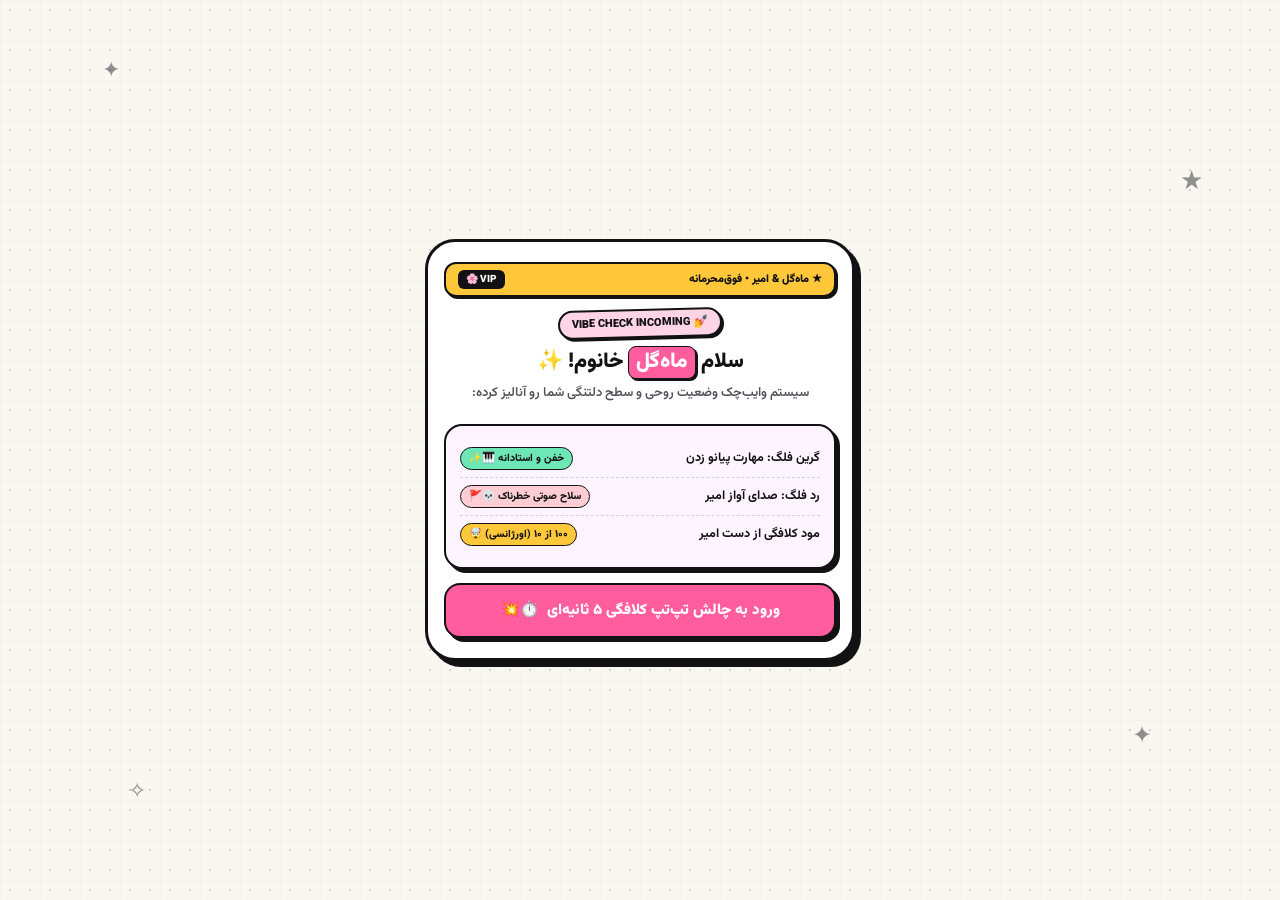
==== commit 6c7eda54: "Add index.html for GitHub Pages" ====
--- a/index.html
+++ b/index.html
@@ -1,13 +1,1084 @@
-<!DOCTYPE html><html class="light" lang="bg"> <head><meta charset="utf-8"><meta name="viewport" content="width=device-width, initial-scale=1.0"><title>ZVB | Електрически и умни системи</title><meta name="description" content="От електрически инсталации до системи за умен дом и CCTV — ZVB предоставя надеждни, висококачествени решения за жилищни и търговски проекти."><link rel="canonical" href="https://zvb.bg/"><link rel="icon" type="image/x-icon" href="favicon.ico"><link rel="preconnect" href="https://fonts.googleapis.com"><link rel="preconnect" href="https://fonts.gstatic.com" crossorigin><link href="https://fonts.googleapis.com/css2?family=Space+Grotesk:wght@300;400;500;600;700&family=Inter:wght@300;400;500;600&display=swap" rel="stylesheet"><link href="https://fonts.googleapis.com/css2?family=Material+Symbols+Outlined:wght,FILL@100..700,0..1&display=swap" rel="stylesheet"><meta property="og:title" content="ZVB | Електрически и умни системи"><meta property="og:description" content="От електрически инсталации до системи за умен дом и CCTV — ZVB предоставя надеждни, висококачествени решения за жилищни и търговски проекти."><meta property="og:type" content="website"><meta property="og:url" content="https://zvb.bg/"><script src="https://challenges.cloudflare.com/turnstile/v0/api.js?render=explicit" async defer></script><link rel="stylesheet" href="_astro/about-us.B8lu42Bi.css"></head> <body class="bg-background font-body text-on-surface antialiased overflow-x-hidden"> <div class="fixed left-8 top-0 h-full w-[1px] bg-slate-200/20 z-10 hidden lg:block"> <div class="wire-trace wire-v wire-trace-amber signal-v text-[#FFC107]"></div> </div> <div class="fixed right-8 top-0 h-full w-[1px] bg-slate-200/20 z-10 hidden lg:block"> <div class="wire-trace wire-v signal-v text-[#1A237E]" style="animation-delay: -2s;"></div> </div> <nav class="fixed top-0 w-full z-50 bg-white/80 backdrop-blur-md border-b-[0.5px] border-indigo-200/30 shadow-sm transition-all"> <div class="flex justify-between items-center px-6 md:px-8 h-20 w-full max-w-screen-2xl mx-auto relative"> <a href="index.html" aria-label="ZVB"> <img src="media/logo.png" alt="ZVB logo" class="h-16 w-auto" width="120" height="64"> </a> <div class="hidden md:flex items-center gap-10"> <a class="desktop-nav-link border-b-2 pb-1 font-medium transition-colors duration-300 font-['Inter'] text-slate-600 border-transparent hover:text-secondary hover:border-secondary" href="about-us.html"> За нас </a><a class="desktop-nav-link border-b-2 pb-1 font-medium transition-colors duration-300 font-['Inter'] text-slate-600 border-transparent hover:text-secondary hover:border-secondary" href="services.html"> Услуги </a><a class="desktop-nav-link border-b-2 pb-1 font-medium transition-colors duration-300 font-['Inter'] text-slate-600 border-transparent hover:text-secondary hover:border-secondary" href="gallery.html"> Проекти </a><a class="desktop-nav-link border-b-2 pb-1 font-medium transition-colors duration-300 font-['Inter'] text-slate-600 border-transparent hover:text-secondary hover:border-secondary" href="index.html#contact"> Контакт </a> </div> <div class="flex items-center gap-4"> <a href="tel:+35987794353" class="hidden md:flex items-center gap-2 text-slate-600 font-['Inter'] font-medium hover:text-secondary transition-colors duration-300"> <span class="material-symbols-outlined text-xl" translate="no">call</span> <span>+359 87 7944353</span> </a> <a href="request-form.html" class="hidden sm:block bg-primary text-white px-6 py-3 rounded-lg font-label font-bold text-sm hover:bg-primary/90 transition-all active:scale-95 relative overflow-hidden group"> <span class="relative z-10">Заявете оферта</span> <div class="absolute inset-0 bg-secondary translate-y-full group-hover:translate-y-0 transition-transform duration-300"></div> </a> <style>astro-island,astro-slot,astro-static-slot{display:contents}</style><script>(()=>{var e=async t=>{await(await t())()};(self.Astro||(self.Astro={})).load=e;window.dispatchEvent(new Event("astro:load"));})();</script><script>(()=>{var A=Object.defineProperty;var g=(i,o,a)=>o in i?A(i,o,{enumerable:!0,configurable:!0,writable:!0,value:a}):i[o]=a;var d=(i,o,a)=>g(i,typeof o!="symbol"?o+"":o,a);{let i={0:t=>m(t),1:t=>a(t),2:t=>new RegExp(t),3:t=>new Date(t),4:t=>new Map(a(t)),5:t=>new Set(a(t)),6:t=>BigInt(t),7:t=>new URL(t),8:t=>new Uint8Array(t),9:t=>new Uint16Array(t),10:t=>new Uint32Array(t),11:t=>1/0*t},o=t=>{let[l,e]=t;return l in i?i[l](e):void 0},a=t=>t.map(o),m=t=>typeof t!="object"||t===null?t:Object.fromEntries(Object.entries(t).map(([l,e])=>[l,o(e)]));class y extends HTMLElement{constructor(){super(...arguments);d(this,"Component");d(this,"hydrator");d(this,"hydrate",async()=>{var b;if(!this.hydrator||!this.isConnected)return;let e=(b=this.parentElement)==null?void 0:b.closest("astro-island[ssr]");if(e){e.addEventListener("astro:hydrate",this.hydrate,{once:!0});return}let c=this.querySelectorAll("astro-slot"),n={},h=this.querySelectorAll("template[data-astro-template]");for(let r of h){let s=r.closest(this.tagName);s!=null&&s.isSameNode(this)&&(n[r.getAttribute("data-astro-template")||"default"]=r.innerHTML,r.remove())}for(let r of c){let s=r.closest(this.tagName);s!=null&&s.isSameNode(this)&&(n[r.getAttribute("name")||"default"]=r.innerHTML)}let p;try{p=this.hasAttribute("props")?m(JSON.parse(this.getAttribute("props"))):{}}catch(r){let s=this.getAttribute("component-url")||"<unknown>",v=this.getAttribute("component-export");throw v&&(s+=` (export ${v})`),console.error(`[hydrate] Error parsing props for component ${s}`,this.getAttribute("props"),r),r}let u;await this.hydrator(this)(this.Component,p,n,{client:this.getAttribute("client")}),this.removeAttribute("ssr"),this.dispatchEvent(new CustomEvent("astro:hydrate"))});d(this,"unmount",()=>{this.isConnected||this.dispatchEvent(new CustomEvent("astro:unmount"))})}disconnectedCallback(){document.removeEventListener("astro:after-swap",this.unmount),document.addEventListener("astro:after-swap",this.unmount,{once:!0})}connectedCallback(){if(!this.hasAttribute("await-children")||document.readyState==="interactive"||document.readyState==="complete")this.childrenConnectedCallback();else{let e=()=>{document.removeEventListener("DOMContentLoaded",e),c.disconnect(),this.childrenConnectedCallback()},c=new MutationObserver(()=>{var n;((n=this.lastChild)==null?void 0:n.nodeType)===Node.COMMENT_NODE&&this.lastChild.nodeValue==="astro:end"&&(this.lastChild.remove(),e())});c.observe(this,{childList:!0}),document.addEventListener("DOMContentLoaded",e)}}async childrenConnectedCallback(){let e=this.getAttribute("before-hydration-url");e&&await import(e),this.start()}async start(){let e=JSON.parse(this.getAttribute("opts")),c=this.getAttribute("client");if(Astro[c]===void 0){window.addEventListener(`astro:${c}`,()=>this.start(),{once:!0});return}try{await Astro[c](async()=>{let n=this.getAttribute("renderer-url"),[h,{default:p}]=await Promise.all([import(this.getAttribute("component-url")),n?import(n):()=>()=>{}]),u=this.getAttribute("component-export")||"default";if(!u.includes("."))this.Component=h[u];else{this.Component=h;for(let f of u.split("."))this.Component=this.Component[f]}return this.hydrator=p,this.hydrate},e,this)}catch(n){console.error(`[astro-island] Error hydrating ${this.getAttribute("component-url")}`,n)}}attributeChangedCallback(){this.hydrate()}}d(y,"observedAttributes",["props"]),customElements.get("astro-island")||customElements.define("astro-island",y)}})();</script><astro-island uid="ikOGx" component-url="/_astro/MobileNav.DlGxgqem.js" component-export="default" renderer-url="/_astro/client.svelte.CCC6lFEW.js" props="{&quot;items&quot;:[1,[[0,{&quot;label&quot;:[0,&quot;За нас&quot;],&quot;href&quot;:[0,&quot;/about-us&quot;]}],[0,{&quot;label&quot;:[0,&quot;Услуги&quot;],&quot;href&quot;:[0,&quot;/services&quot;]}],[0,{&quot;label&quot;:[0,&quot;Проекти&quot;],&quot;href&quot;:[0,&quot;/gallery&quot;]}],[0,{&quot;label&quot;:[0,&quot;Контакт&quot;],&quot;href&quot;:[0,&quot;/#contact&quot;]}]]],&quot;phone&quot;:[0,&quot;+359 87 7944353&quot;],&quot;phoneHref&quot;:[0,&quot;tel:+35987794353&quot;],&quot;ctaLabel&quot;:[0,&quot;Заявете оферта&quot;],&quot;ctaHref&quot;:[0,&quot;/request-form&quot;]}" ssr client="load" opts="{&quot;name&quot;:&quot;MobileNav&quot;,&quot;value&quot;:true}" await-children><!--[--><button type="button" class="md:hidden text-primary p-2" aria-label="Toggle menu" aria-expanded="false"><span class="material-symbols-outlined text-3xl leading-none" translate="no">menu</span></button> <!--[-1--><!--]--><!--]--><!--astro:end--></astro-island> </div> </div> </nav> <main class="relative">   <section class="relative h-screen flex items-center px-6 md:px-8 pt-24 pb-6 overflow-hidden bg-primary"> <div class="absolute inset-0 z-0"> <img alt="Technical installation background" class="object-cover w-full h-full opacity-50" src="media/hero.png" width="1920" height="1080" fetchpriority="high"> <div class="absolute inset-0 bg-gradient-to-r from-[#1A237E]/20 via-[#1A237E]/10 to-transparent"></div> </div> <div class="absolute inset-0 z-10 overflow-hidden pointer-events-none opacity-40"> <div class="absolute top-1/4 left-0 w-full h-[1px] bg-primary/30 signal-h text-white" style="animation-duration: 8s;"></div> <div class="absolute top-2/3 left-0 w-full h-[1px] bg-secondary signal-h text-[#FFC107]" style="animation-duration: 12s; animation-delay: -3s;"></div> <div class="absolute left-1/4 top-0 h-full w-[1px] bg-primary/30 signal-v text-white" style="animation-duration: 10s; animation-delay: -1s;"></div> <div class="absolute left-3/4 top-0 h-full w-[1px] bg-secondary signal-v text-[#FFC107]" style="animation-duration: 15s; animation-delay: -5s;"></div> </div> <div class="max-w-7xl mx-auto w-full relative z-20 md:pt-12"> <div class="flex flex-col xl:flex-row xl:justify-between xl:items-end w-full gap-12"> <div class="max-w-3xl"> <div class="inline-flex items-center gap-4 mb-4 reveal-on-scroll"> <div class="relative w-16 h-[1px] bg-secondary overflow-hidden"> <div class="absolute inset-0 signal-h text-[#FFC107]"></div> </div> <span class="text-secondary font-label font-bold tracking-widest text-xs uppercase"> Електрически и умни системи </span> </div> <h1 class="font-headline text-4xl sm:text-5xl md:text-7xl font-bold text-white leading-[1.1] mb-4 tracking-tight reveal-on-scroll" style="transition-delay: 0.1s"> Вашето пространство, <br class="hidden sm:inline"> <span class="text-secondary">свързано с бъдещето</span> </h1> <p class="text-indigo-100 text-base md:text-lg max-w-xl mb-4 leading-relaxed reveal-on-scroll" style="transition-delay: 0.2s"> От електрически инсталации до системи за умен дом и CCTV — предоставяме надеждни, висококачествени решения за жилищни и търговски проекти. </p> <div class="flex flex-col sm:flex-row items-start sm:items-center gap-3 sm:gap-6 mb-8 md:mb-28 reveal-on-scroll" style="transition-delay: 0.25s"> <span class="inline-flex items-center gap-2 text-white text-sm font-label font-semibold"> <svg class="w-4 h-4 text-secondary flex-shrink-0" fill="none" stroke="currentColor" stroke-width="2.5" viewBox="0 0 24 24" aria-hidden="true"> <path stroke-linecap="round" stroke-linejoin="round" d="M5 13l4 4L19 7"></path> </svg> Безплатен оглед </span> <span class="hidden sm:block w-[1px] h-4 bg-white/30"></span><span class="inline-flex items-center gap-2 text-white text-sm font-label font-semibold"> <svg class="w-4 h-4 text-secondary flex-shrink-0" fill="none" stroke="currentColor" stroke-width="2.5" viewBox="0 0 24 24" aria-hidden="true"> <path stroke-linecap="round" stroke-linejoin="round" d="M13 10V3L4 14h7v7l9-11h-7z"></path> </svg> Бърза оферта </span>  </div> <div class="flex flex-col sm:flex-row gap-4"> <a href="services.html" class="text-primary bg-secondary px-8 py-4 rounded-lg font-label font-bold tracking-wide hover:shadow-xl hover:brightness-110 transition-all relative group overflow-hidden"> <span class="relative z-10">Разгледайте услугите</span> </a> <a href="tel:+35987794353" class="bg-surface text-primary px-8 py-4 rounded-lg font-label font-bold tracking-wide hover:shadow-xl hover:brightness-95 transition-all"> Обадете се сега </a> </div> </div> <div class="hidden md:block"> <div class="inline-block bg-white/5 backdrop-blur-md p-6 rounded-xl border border-white/10 border-l-4 border-secondary"> <p class="font-label text-xs text-secondary uppercase mb-1 tracking-widest"> Удовлетвореност на клиентите </p> <div class="flex items-baseline gap-4"> <p class="font-headline text-4xl font-bold text-white">98%</p> <p class="text-indigo-200 text-sm max-w-[180px]">Удовлетвореност при 100+ завършени проекта.</p> </div> </div> </div> </div> </div> </section>  <section id="services" class="py-20 md:py-32 px-4 sm:px-6 md:px-12 bg-background relative"> <div class="absolute top-0 left-1/2 -translate-x-1/2 w-[1px] h-32 bg-secondary/30 signal-v text-[#FFC107]"></div> <div class="max-w-7xl mx-auto"> <div class="flex flex-col md:flex-row justify-between items-end mb-10 md:mb-12 gap-8"> <div class="max-w-2xl reveal-on-scroll"> <span class="text-secondary font-label font-bold tracking-widest text-sm uppercase mb-6 block"> Нашите услуги </span> <h2 class="font-headline text-3xl md:text-4xl font-bold text-primary mb-6"> Пълен набор от технически услуги </h2> <p class="text-on-surface-variant text-lg leading-relaxed">От електрически инсталации до интеграция на умен дом — покриваме всеки аспект на системите на вашия имот, изградени да издържат с 15 години опит зад нас.</p> </div> </div> <div class="grid grid-cols-1 md:grid-cols-6 gap-6 md:gap-8"> <a href="/services#electrical" class="md:col-span-2 group p-8 rounded-2xl border border-slate-100 hover-border-primary-50 transition-all shadow-md hover:shadow-2xl relative overflow-hidden reveal-on-scroll bg-slate-100" style="transition-delay: 0s"> <div class="absolute bottom-0 left-0 h-[3px] w-0 bg-secondary group-hover:w-full transition-all duration-500 rounded-b-2xl"></div> <span class="material-symbols-outlined mb-6 block transition-transform text-secondary group-hover:translate-y-[-4px]" style="font-size: 3rem;" translate="no"> electric_bolt </span> <h3 class="font-headline text-xl font-bold text-primary">Електроинженерство</h3> <span class="absolute top-4 right-4 material-symbols-outlined text-base opacity-0 group-hover:opacity-100 transition-opacity text-primary" translate="no">
-north_east
-</span> </a><a href="/services#cctv" class="md:col-span-2 group p-8 rounded-2xl border border-slate-100 hover-border-primary-50 transition-all shadow-md hover:shadow-2xl relative overflow-hidden reveal-on-scroll bg-white" style="transition-delay: 0.1s"> <div class="absolute bottom-0 left-0 h-[3px] w-0 bg-secondary group-hover:w-full transition-all duration-500 rounded-b-2xl"></div> <span class="material-symbols-outlined mb-6 block transition-transform text-primary group-hover:translate-y-[-4px]" style="font-size: 3rem;" translate="no"> videocam </span> <h3 class="font-headline text-xl font-bold text-primary">Сигурност и CCTV</h3> <span class="absolute top-4 right-4 material-symbols-outlined text-base opacity-0 group-hover:opacity-100 transition-opacity text-primary" translate="no">
-north_east
-</span> </a><a href="/services#it" class="md:col-span-2 group p-8 rounded-2xl border border-slate-100 hover-border-primary-50 transition-all shadow-md hover:shadow-2xl relative overflow-hidden reveal-on-scroll bg-white" style="transition-delay: 0.2s"> <div class="absolute bottom-0 left-0 h-[3px] w-0 bg-secondary group-hover:w-full transition-all duration-500 rounded-b-2xl"></div> <span class="material-symbols-outlined mb-6 block transition-transform text-primary group-hover:translate-y-[-4px]" style="font-size: 3rem;" translate="no"> lan </span> <h3 class="font-headline text-xl font-bold text-primary">IT Инфраструктура</h3> <span class="absolute top-4 right-4 material-symbols-outlined text-base opacity-0 group-hover:opacity-100 transition-opacity text-primary" translate="no">
-north_east
-</span> </a><a href="/services#solar" class="md:col-span-2 group p-8 rounded-2xl border border-slate-100 hover-border-primary-50 transition-all shadow-md hover:shadow-2xl relative overflow-hidden reveal-on-scroll bg-white" style="transition-delay: 0.30000000000000004s"> <div class="absolute bottom-0 left-0 h-[3px] w-0 bg-secondary group-hover:w-full transition-all duration-500 rounded-b-2xl"></div> <span class="material-symbols-outlined mb-6 block transition-transform text-primary group-hover:translate-y-[-4px]" style="font-size: 3rem;" translate="no"> solar_power </span> <h3 class="font-headline text-xl font-bold text-primary">Слънчеви енергийни системи</h3> <span class="absolute top-4 right-4 material-symbols-outlined text-base opacity-0 group-hover:opacity-100 transition-opacity text-primary" translate="no">
-north_east
-</span> </a><a href="/services#smarthome" class="md:col-span-2 group p-8 rounded-2xl border border-slate-100 hover-border-primary-50 transition-all shadow-md hover:shadow-2xl relative overflow-hidden reveal-on-scroll bg-white" style="transition-delay: 0.4s"> <div class="absolute bottom-0 left-0 h-[3px] w-0 bg-secondary group-hover:w-full transition-all duration-500 rounded-b-2xl"></div> <span class="material-symbols-outlined mb-6 block transition-transform text-primary group-hover:translate-y-[-4px]" style="font-size: 3rem;" translate="no"> hub </span> <h3 class="font-headline text-xl font-bold text-primary">Системи за умен дом</h3> <span class="absolute top-4 right-4 material-symbols-outlined text-base opacity-0 group-hover:opacity-100 transition-opacity text-primary" translate="no">
-north_east
-</span> </a><a href="/services#lighting" class="md:col-span-2 group p-8 rounded-2xl border border-slate-100 hover-border-primary-50 transition-all shadow-md hover:shadow-2xl relative overflow-hidden reveal-on-scroll bg-slate-100" style="transition-delay: 0.5s"> <div class="absolute bottom-0 left-0 h-[3px] w-0 bg-secondary group-hover:w-full transition-all duration-500 rounded-b-2xl"></div> <span class="material-symbols-outlined mb-6 block transition-transform text-secondary group-hover:translate-y-[-4px]" style="font-size: 3rem;" translate="no"> lightbulb </span> <h3 class="font-headline text-xl font-bold text-primary">Дизайн на осветление</h3> <span class="absolute top-4 right-4 material-symbols-outlined text-base opacity-0 group-hover:opacity-100 transition-opacity text-primary" translate="no">
-north_east
-</span> </a> </div> </div> </section>  <section id="about" class="py-20 md:py-32 bg-slate-50 relative overflow-hidden"> <div class="absolute inset-0 z-0 opacity-10 pointer-events-none"> <div class="absolute top-1/2 left-[-50%] w-[200%] h-[1px] bg-secondary signal-h text-[#FFC107]" style="transform: rotate(15deg); animation-duration: 20s;"></div> <div class="absolute top-1/2 left-[-50%] w-[200%] h-[1px] bg-primary signal-h text-[#1A237E]" style="transform: rotate(-15deg); animation-duration: 25s; animation-delay: -10s;"></div> </div> <div class="max-w-7xl mx-auto px-6 md:px-12 grid grid-cols-1 lg:grid-cols-2 gap-10 lg:gap-24 items-stretch relative z-10"> <div class="reveal-on-scroll"> <span class="text-secondary font-label font-bold tracking-widest text-sm uppercase mb-6 block"> За нас </span> <h2 class="font-headline text-3xl md:text-4xl font-bold text-primary mb-10 leading-snug"> Защо ZVB? </h2> <div class="grid grid-cols-1 gap-6"> <div class="flex items-start gap-5 group"> <div class="flex-shrink-0 w-12 h-12 rounded-xl bg-white shadow-md border border-slate-100 flex items-center justify-center text-secondary"> <span class="material-symbols-outlined text-2xl" translate="no"> verified </span> </div> <div class="flex flex-col justify-center"> <p class="text-primary font-headline text-lg font-bold leading-snug"> По-чиста работа от стандартното на пазара </p> </div> </div><div class="flex items-start gap-5 group"> <div class="flex-shrink-0 w-12 h-12 rounded-xl bg-white shadow-md border border-slate-100 flex items-center justify-center text-secondary"> <span class="material-symbols-outlined text-2xl" translate="no"> speed </span> </div> <div class="flex flex-col justify-center"> <p class="text-primary font-headline text-lg font-bold leading-snug"> По-бързо изпълнение </p> </div> </div><div class="flex items-start gap-5 group"> <div class="flex-shrink-0 w-12 h-12 rounded-xl bg-white shadow-md border border-slate-100 flex items-center justify-center text-secondary"> <span class="material-symbols-outlined text-2xl" translate="no"> savings </span> </div> <div class="flex flex-col justify-center"> <p class="text-primary font-headline text-lg font-bold leading-snug"> Конкурентна цена </p> </div> </div><div class="flex items-start gap-5 group"> <div class="flex-shrink-0 w-12 h-12 rounded-xl bg-white shadow-md border border-slate-100 flex items-center justify-center text-secondary"> <span class="material-symbols-outlined text-2xl" translate="no"> done_all </span> </div> <div class="flex flex-col justify-center"> <p class="text-primary font-headline text-lg font-bold leading-snug"> Без нужда от корекции след нас </p> </div> </div> </div> <div class="mt-8" style="margin-top:3rem;"> <a href="https://drive.google.com/file/d/1nNibL4nquyNCa-Q6yTaYaT1O5ADP7W-f/view?usp=drivesdk" target="_blank" rel="noopener noreferrer" class="bg-primary text-secondary font-bold inline-flex items-center gap-3 hover:gap-5 transition-all text-[10px] uppercase tracking-widest px-6 py-3 rounded-xl hover:bg-primary/90"> Вижте каталога <span class="material-symbols-outlined text-lg" translate="no">menu_book</span> </a> </div> </div> <div class="relative reveal-on-scroll" style="transition-delay: 0.15s"> <div class="relative h-[320px] sm:h-[420px] md:h-[560px] w-full overflow-hidden rounded-3xl shadow-2xl"> <img alt="Professional Electrical Work" class="w-full h-full object-cover transition-all duration-1000" src="media/1.png" width="800" height="600" loading="lazy"> </div> <div class="absolute bottom-4 left-4 md:-bottom-6 md:-left-6 z-10 bg-primary text-white p-6 md:p-8 rounded-2xl shadow-2xl max-w-[200px] md:max-w-[240px] border-b-8 border-secondary"> <p class="text-3xl font-headline font-bold text-secondary mb-2"> 15+ </p> <p class="text-xs font-label uppercase tracking-widest opacity-80 leading-snug"> Години в захранването на домове и бизнеси </p> </div> </div> </div> </section>  <section class="py-20 md:py-32 bg-white relative overflow-hidden"> <div class="max-w-7xl mx-auto px-6 md:px-12 relative"> <div class="text-center mb-10 md:mb-24 reveal-on-scroll"> <h2 class="font-headline text-3xl md:text-4xl font-bold text-primary mb-6"> Нашият процес </h2> <p class="text-on-surface-variant text-lg max-w-xl mx-auto">Прости, прозрачни стъпки от първото посещение до финалното предаване — поддържаме всичко ясно и лесно на всяка стъпка.</p> </div> <div class="grid grid-cols-1 md:grid-cols-5 gap-8 relative" id="process-steps"> <div class="absolute top-10 left-0 w-full h-[2px] bg-slate-100 hidden md:block"> <div id="process-line-fill" class="absolute left-0 top-0 h-full bg-secondary" style="width: 0%; transition: width 0.4s cubic-bezier(0.4,0,0.2,1);"></div> </div> <div class="relative group reveal-on-scroll text-left" style="transition-delay: 0s" data-step="1"> <div class="w-16 h-16 rounded-2xl bg-white border-2 border-slate-100 flex items-center justify-center font-headline text-2xl font-bold text-primary mb-10 relative z-10 group-hover:bg-primary group-hover:text-secondary transition-all shadow-xl"> 01 </div> <h4 class="font-headline text-xl font-bold text-primary mb-4">Оглед на място</h4> <p class="text-on-surface-variant text-sm leading-relaxed">Посещаваме обекта и оценяваме точно изискванията на проекта.</p> </div><div class="relative group reveal-on-scroll text-left" style="transition-delay: 0.1s" data-step="2"> <div class="w-16 h-16 rounded-2xl bg-white border-2 border-slate-100 flex items-center justify-center font-headline text-2xl font-bold text-primary mb-10 relative z-10 group-hover:bg-primary group-hover:text-secondary transition-all shadow-xl"> 02 </div> <h4 class="font-headline text-xl font-bold text-primary mb-4">Изготвяне на оферта</h4> <p class="text-on-surface-variant text-sm leading-relaxed">Предоставяме ясна и детайлна оферта с прозрачно ценообразуване.</p> </div><div class="relative group reveal-on-scroll text-left" style="transition-delay: 0.2s" data-step="3"> <div class="w-16 h-16 rounded-2xl bg-white border-2 border-slate-100 flex items-center justify-center font-headline text-2xl font-bold text-primary mb-10 relative z-10 group-hover:bg-primary group-hover:text-secondary transition-all shadow-xl"> 03 </div> <h4 class="font-headline text-xl font-bold text-primary mb-4">Старт на проекта (50% аванс)</h4> <p class="text-on-surface-variant text-sm leading-relaxed">След одобрение започваме работа срещу авансово плащане.</p> </div><div class="relative group reveal-on-scroll text-left" style="transition-delay: 0.30000000000000004s" data-step="4"> <div class="w-16 h-16 rounded-2xl bg-white border-2 border-slate-100 flex items-center justify-center font-headline text-2xl font-bold text-primary mb-10 relative z-10 group-hover:bg-primary group-hover:text-secondary transition-all shadow-xl"> 04 </div> <h4 class="font-headline text-xl font-bold text-primary mb-4">Изпълнение и завършване</h4> <p class="text-on-surface-variant text-sm leading-relaxed">Извършваме инсталацията с високо качество и в срок.</p> </div><div class="relative group reveal-on-scroll text-left" style="transition-delay: 0.4s" data-step="5"> <div class="w-16 h-16 rounded-2xl bg-white border-2 border-slate-100 flex items-center justify-center font-headline text-2xl font-bold text-primary mb-10 relative z-10 group-hover:bg-primary group-hover:text-secondary transition-all shadow-xl"> 05 </div> <h4 class="font-headline text-xl font-bold text-primary mb-4">Финално плащане (50%)</h4> <p class="text-on-surface-variant text-sm leading-relaxed">Окончателно плащане след успешно завършен и приет проект.</p> </div> </div> </div> <script type="module" src="_astro/index.astro_astro_type_script_index_0_lang.om9OJiJr.js"></script> </section> <section class="py-20 px-4 sm:px-8 md:px-12 bg-primary relative overflow-hidden text-center"> <div class="absolute inset-0 opacity-10 pointer-events-none"> <div class="absolute top-0 left-1/4 h-full w-[1px] signal-v text-white" style="animation-duration: 8s;"></div> <div class="absolute top-0 right-1/4 h-full w-[1px] signal-v text-[#FFC107]" style="animation-duration: 10s; animation-delay: -3s;"></div> <div class="absolute top-1/2 left-0 w-full h-[1px] signal-h text-white" style="animation-duration: 15s;"></div> </div> <div class="max-w-4xl mx-auto relative z-10 reveal-on-scroll"> <h2 class="font-headline text-3xl md:text-4xl font-bold text-white mb-6">Готови ли сте да започнете вашия проект?</h2> <div class="flex flex-col sm:flex-row items-center justify-center gap-3 sm:gap-6 mb-6"> <span class="inline-flex items-center gap-2 text-white text-sm font-label font-semibold"> <svg style="width:1rem;height:1rem;flex-shrink:0;color:#FFC107;" fill="none" stroke="currentColor" stroke-width="2.5" viewBox="0 0 24 24" aria-hidden="true"> <path stroke-linecap="round" stroke-linejoin="round" d="M5 13l4 4L19 7"></path> </svg> <span style="text-decoration:underline;text-decoration-color:#FFC107;text-underline-offset:4px;text-decoration-thickness:2px;font-size:1.125rem;color:#FFC107;"> Безплатен оглед </span> </span> <span class="hidden sm:block w-[1px] h-4 bg-white/30"></span><span class="inline-flex items-center gap-2 text-white text-sm font-label font-semibold"> <svg style="width:1rem;height:1rem;flex-shrink:0;color:#FFC107;" fill="none" stroke="currentColor" stroke-width="2.5" viewBox="0 0 24 24" aria-hidden="true"> <path stroke-linecap="round" stroke-linejoin="round" d="M5 13l4 4L19 7"></path> </svg> <span style="text-decoration:underline;text-decoration-color:#FFC107;text-underline-offset:4px;text-decoration-thickness:2px;font-size:1.125rem;color:#FFC107;"> Бърза оферта </span> </span>  </div> <p class="text-indigo-100 text-lg mb-10 opacity-80 leading-relaxed max-w-xl mx-auto"> Свържете се с нашия екип за безплатна консултация — ще оценим вашите нужди и ще предоставим ясна, детайлна оферта без задължение. </p> <div class="flex flex-col sm:flex-row gap-4 justify-center"> <a href="tel:+35987794353" class="bg-secondary text-primary px-8 py-4 rounded-xl font-label font-bold text-xs uppercase tracking-widest hover:brightness-110 transition-all shadow-xl"> Обадете се сега </a> <a href="request-form.html" class="border border-white/30 text-white px-8 py-4 rounded-xl font-label font-bold text-xs uppercase tracking-widest hover:bg-white/10 transition-colors"> Заявете оферта </a> </div> </div> </section>  <section id="projects" class="py-20 md:py-32 bg-surface relative overflow-hidden"> <div class="max-w-7xl mx-auto px-6 md:px-12 relative"> <div class="flex flex-col sm:flex-row justify-between items-start sm:items-center gap-4 mb-12 md:mb-16 reveal-on-scroll"> <h2 class="font-headline text-3xl md:text-4xl font-bold text-primary"> Технически инсталации </h2> <a href="gallery.html" class="text-primary font-bold border-b-2 border-secondary pb-1 flex items-center gap-3 hover:gap-5 transition-all text-[10px] uppercase tracking-widest shrink-0"> Вижте казусите <span class="material-symbols-outlined text-lg" translate="no">north_east</span> </a> </div> <div class="grid grid-cols-1 md:grid-cols-4 gap-6"> <div class="md:col-span-2 group relative overflow-hidden rounded-3xl reveal-on-scroll" style="height:360px; transition-delay:0s;"> <img class="w-full h-full object-cover transition-all duration-1000 group-hover:scale-110" src="media/2.png" alt="Електрически инсталации" loading="lazy" width="800" height="600"> <div class="absolute inset-0 bg-primary/40 group-hover:bg-primary/20 transition-colors duration-500"></div> <div class="absolute bottom-0 left-0 w-full p-6 bg-gradient-to-t from-primary via-primary/60 to-transparent"> <span class="text-secondary font-label text-[10px] uppercase tracking-widest font-bold mb-2 block"> Електроинженерство </span> <h4 class="text-white font-headline font-bold text-xl"> Електрически инсталации </h4> </div> </div><div class="md:col-span-2 group relative overflow-hidden rounded-3xl reveal-on-scroll" style="height:360px; transition-delay:0.1s;"> <img class="w-full h-full object-cover transition-all duration-1000 group-hover:scale-110" src="media/4.png" alt="CCTV и наблюдение" loading="lazy" width="800" height="600"> <div class="absolute inset-0 bg-primary/40 group-hover:bg-primary/20 transition-colors duration-500"></div> <div class="absolute bottom-0 left-0 w-full p-6 bg-gradient-to-t from-primary via-primary/60 to-transparent"> <span class="text-secondary font-label text-[10px] uppercase tracking-widest font-bold mb-2 block"> Сигурност и CCTV </span> <h4 class="text-white font-headline font-bold text-xl"> CCTV и наблюдение </h4> </div> </div><div class="md:col-span-1 group relative overflow-hidden rounded-3xl reveal-on-scroll" style="height:280px; transition-delay:0.2s;"> <img class="w-full h-full object-cover transition-all duration-1000 group-hover:scale-110" src="media/5.png" alt="IT Мрежи и инфраструктура" loading="lazy" width="800" height="600"> <div class="absolute inset-0 bg-primary/40 group-hover:bg-primary/20 transition-colors duration-500"></div> <div class="absolute bottom-0 left-0 w-full p-6 bg-gradient-to-t from-primary via-primary/60 to-transparent"> <span class="text-secondary font-label text-[10px] uppercase tracking-widest font-bold mb-2 block"> IT Инфраструктура </span> <h4 class="text-white font-headline font-bold text-lg"> IT Мрежи и инфраструктура </h4> </div> </div><div class="md:col-span-1 group relative overflow-hidden rounded-3xl reveal-on-scroll" style="height:280px; transition-delay:0.30000000000000004s;"> <img class="w-full h-full object-cover transition-all duration-1000 group-hover:scale-110" src="media/1.png" alt="Слънчеви енергийни решения" loading="lazy" width="800" height="600"> <div class="absolute inset-0 bg-primary/40 group-hover:bg-primary/20 transition-colors duration-500"></div> <div class="absolute bottom-0 left-0 w-full p-6 bg-gradient-to-t from-primary via-primary/60 to-transparent"> <span class="text-secondary font-label text-[10px] uppercase tracking-widest font-bold mb-2 block"> Слънчеви системи </span> <h4 class="text-white font-headline font-bold text-lg"> Слънчеви енергийни решения </h4> </div> </div><div class="md:col-span-1 group relative overflow-hidden rounded-3xl reveal-on-scroll" style="height:280px; transition-delay:0.4s;"> <img class="w-full h-full object-cover transition-all duration-1000 group-hover:scale-110" src="media/3.png" alt="Интеграция на умен дом" loading="lazy" width="800" height="600"> <div class="absolute inset-0 bg-primary/40 group-hover:bg-primary/20 transition-colors duration-500"></div> <div class="absolute bottom-0 left-0 w-full p-6 bg-gradient-to-t from-primary via-primary/60 to-transparent"> <span class="text-secondary font-label text-[10px] uppercase tracking-widest font-bold mb-2 block"> Системи за умен дом </span> <h4 class="text-white font-headline font-bold text-lg"> Интеграция на умен дом </h4> </div> </div><div class="md:col-span-1 group relative overflow-hidden rounded-3xl reveal-on-scroll" style="height:280px; transition-delay:0.5s;"> <img class="w-full h-full object-cover transition-all duration-1000 group-hover:scale-110" src="media/hero2.png" alt="LED и умно осветление" loading="lazy" width="800" height="600"> <div class="absolute inset-0 bg-primary/40 group-hover:bg-primary/20 transition-colors duration-500"></div> <div class="absolute bottom-0 left-0 w-full p-6 bg-gradient-to-t from-primary via-primary/60 to-transparent"> <span class="text-secondary font-label text-[10px] uppercase tracking-widest font-bold mb-2 block"> Дизайн на осветление </span> <h4 class="text-white font-headline font-bold text-lg"> LED и умно осветление </h4> </div> </div> </div> <div class="mt-10 reveal-on-scroll"> <a href="https://drive.google.com/file/d/1nNibL4nquyNCa-Q6yTaYaT1O5ADP7W-f/view?usp=drivesdk" target="_blank" rel="noopener noreferrer" class="text-primary font-bold border-b-2 border-secondary pb-1 inline-flex items-center gap-3 hover:gap-5 transition-all text-[10px] uppercase tracking-widest"> Вижте каталога <span class="material-symbols-outlined text-lg" translate="no">menu_book</span> </a> </div> </div> </section>  <section id="contact" class="py-20 md:py-32 bg-white relative"> <div class="max-w-7xl mx-auto px-4 sm:px-6 md:px-12"> <div class="grid grid-cols-1 lg:grid-cols-2 gap-10 lg:gap-24 items-start"> <div class="reveal-on-scroll"> <h2 class="font-headline text-3xl md:text-4xl font-bold text-primary mb-6"> Свържете се с нас </h2> <p class="text-on-surface-variant text-lg mb-6">Свържете се с нас за оферти, запитвания за проекти или всякакви въпроси — с удоволствие ще помогнем.</p> <div class="flex flex-col sm:flex-row items-start sm:items-center gap-3 sm:gap-6 mb-8 md:mb-16"> <span class="inline-flex items-center gap-2 font-label font-semibold"> <svg style="width: 1rem; height: 1rem; flex-shrink: 0; color: #FFC107;" fill="none" stroke="currentColor" stroke-width="2.5" viewBox="0 0 24 24" aria-hidden="true"> <path stroke-linecap="round" stroke-linejoin="round" d="M5 13l4 4L19 7"></path> </svg> <span style="text-decoration:underline;text-decoration-color:#FFC107;text-underline-offset:4px;text-decoration-thickness:2px;font-size:1.125rem;color:#1A237E;"> Безплатен оглед </span> </span> <span class="hidden sm:block w-[1px] h-4 bg-slate-300"></span><span class="inline-flex items-center gap-2 font-label font-semibold"> <svg style="width: 1rem; height: 1rem; flex-shrink: 0; color: #FFC107;" fill="none" stroke="currentColor" stroke-width="2.5" viewBox="0 0 24 24" aria-hidden="true"> <path stroke-linecap="round" stroke-linejoin="round" d="M13 10V3L4 14h7v7l9-11h-7z"></path> </svg> <span style="text-decoration:underline;text-decoration-color:#FFC107;text-underline-offset:4px;text-decoration-thickness:2px;font-size:1.125rem;color:#1A237E;"> Бърза оферта </span> </span>  </div> <div class="space-y-8 md:space-y-12"> <div class="flex gap-8 group"> <div class="contact-icon-bg w-14 h-14 rounded-full border border-slate-100 flex items-center justify-center text-secondary transition-colors"> <span class="material-symbols-outlined text-2xl" translate="no"> call </span> </div> <div> <h5 class="font-bold text-primary text-lg mb-2">Телефон</h5> <p class="text-on-surface-variant text-sm leading-relaxed">+359 87 7944353</p> </div> </div><div class="flex gap-8 group"> <div class="contact-icon-bg w-14 h-14 rounded-full border border-slate-100 flex items-center justify-center text-secondary transition-colors"> <span class="material-symbols-outlined text-2xl" translate="no"> mail </span> </div> <div> <h5 class="font-bold text-primary text-lg mb-2">Имейл</h5> <p class="text-on-surface-variant text-sm leading-relaxed">contact@zvb.bg | info@zvb.bg</p> </div> </div><div class="flex gap-8 group"> <div class="contact-icon-bg w-14 h-14 rounded-full border border-slate-100 flex items-center justify-center text-secondary transition-colors"> <span class="material-symbols-outlined text-2xl" translate="no"> location_on </span> </div> <div> <h5 class="font-bold text-primary text-lg mb-2">Адрес</h5> <p class="text-on-surface-variant text-sm leading-relaxed">Sofia, Bulgaria</p> </div> </div> </div> </div> <div class="bg-slate-50 p-6 sm:p-10 md:p-16 rounded-3xl relative reveal-on-scroll" style="transition-delay: 0.2s"> <div class="hidden sm:block absolute top-6 right-6 w-12 h-12 border-t-4 border-r-4 border-secondary/20 rounded-tr-xl"></div> <form id="home-contact-form" class="space-y-10" method="post" action="#" novalidate> <!-- Honeypot: real users can't see it; bots fill it and we drop the submission --> <div aria-hidden="true" style="position:absolute;left:-9999px;top:-9999px;width:1px;height:1px;overflow:hidden;"> <label for="home-website">Website (do not fill)</label> <input id="home-website" type="text" name="website" tabindex="-1" autocomplete="off"> </div> <div class="space-y-3"> <label class="font-label text-[10px] font-bold uppercase tracking-widest text-primary" for="home-name"> Пълно име </label> <input id="home-name" name="name" class="w-full bg-white rounded-xl border-slate-200 focus:ring-2 focus:ring-secondary focus:border-secondary transition-all px-6 py-4 text-primary placeholder-slate-400 shadow-sm" placeholder="Иван Иванов" type="text" required> </div> <div class="space-y-3"> <label class="font-label text-[10px] font-bold uppercase tracking-widest text-primary" for="home-email"> Имейл </label> <input id="home-email" name="email" class="w-full bg-white rounded-xl border-slate-200 focus:ring-2 focus:ring-secondary focus:border-secondary transition-all px-6 py-4 text-primary placeholder-slate-400 shadow-sm" placeholder="ivan@example.com" type="email" required> </div> <div class="space-y-3"> <label class="font-label text-[10px] font-bold uppercase tracking-widest text-primary" for="home-interest"> Интерес към услуга </label> <select id="home-interest" name="interest" class="w-full bg-white rounded-xl border-slate-200 focus:ring-2 focus:ring-secondary focus:border-secondary transition-all px-6 py-4 text-primary shadow-sm"> <option value="Електрически системи">Електрически системи</option><option value="IT Инфраструктура">IT Инфраструктура</option><option value="Слънчеви решения">Слънчеви решения</option><option value="Сигурност / CCTV">Сигурност / CCTV</option><option value="Системи за умен дом">Системи за умен дом</option> </select> </div> <div class="space-y-3"> <label class="font-label text-[10px] font-bold uppercase tracking-widest text-primary" for="home-message"> Съобщение </label> <textarea id="home-message" name="message" class="w-full bg-white rounded-xl border-slate-200 focus:ring-2 focus:ring-secondary focus:border-secondary transition-all px-6 py-4 text-primary placeholder-slate-400 shadow-sm" placeholder="Кратко описание на проекта..." rows="4"></textarea> </div> <div id="home-turnstile"></div> <button type="submit" class="w-full bg-primary text-white py-6 rounded-xl font-label font-bold text-xs uppercase tracking-widest hover:bg-secondary hover:text-primary transition-all relative group overflow-hidden shadow-xl disabled:opacity-70 disabled:cursor-not-allowed"> <span class="relative z-10">Изпратете заявка</span> </button> <p id="home-contact-status" role="status" aria-live="polite" class="mt-6 text-sm text-center"></p> </form> </div> </div> </div> </section> <script type="module">const t=document.getElementById("process-line-fill"),r=document.querySelectorAll("#process-steps [data-step]");r.forEach(e=>{e.addEventListener("mouseenter",()=>{if(!t)return;if(parseInt(e.dataset.step??"0",10)===1){t.style.width="0%";return}const n=e.querySelector("div"),c=t.parentElement;if(!n||!c)return;const s=c.getBoundingClientRect(),o=n.getBoundingClientRect(),i=(o.left+o.width/2-s.left)/s.width*100;t.style.width=`${i}%`}),e.addEventListener("mouseleave",()=>{t&&(t.style.width="0%")})});</script>  </main> <footer class="bg-primary w-full pt-16 md:pt-24 pb-8 px-4 sm:px-6 md:px-12 relative overflow-hidden"> <div class="absolute top-0 left-0 w-full h-[1px] bg-white/10"> <div class="absolute inset-0 signal-h text-[#FFC107]" style="animation-duration: 15s;"></div> </div> <div class="max-w-7xl mx-auto grid grid-cols-1 md:grid-cols-2 lg:grid-cols-4 gap-10 md:gap-16 relative z-10"> <div class="space-y-8"> <div> <img src="media/logo-footer.png" alt="ZVB logo" class="h-24 w-auto" width="180" height="96"> </div> <p class="text-indigo-100/60 text-sm leading-relaxed">Надеждни електрически и умни системи за жилищни и търговски проекти. Качествена работа, трайни резултати.</p> <div class="flex gap-6"> <span class="material-symbols-outlined text-white/40 cursor-pointer hover:text-secondary transition-colors" translate="no">public</span> <span class="material-symbols-outlined text-white/40 cursor-pointer hover:text-secondary transition-colors" translate="no">terminal</span> <span class="material-symbols-outlined text-white/40 cursor-pointer hover:text-secondary transition-colors" translate="no">precision_manufacturing</span> </div> </div> <div> <h5 class="text-secondary font-bold uppercase tracking-widest text-[10px] mb-8"> Експертиза </h5> <ul class="space-y-5 text-indigo-100/60 text-sm"> <li> <span>Електроинженерство</span> </li><li> <span>Сигурност и CCTV</span> </li><li> <span>IT Инфраструктура</span> </li><li> <span>Слънчеви енергийни системи</span> </li><li> <span>Системи за умен дом</span> </li><li> <span>Дизайн на осветление</span> </li> </ul> </div> <div> <h5 class="text-secondary font-bold uppercase tracking-widest text-[10px] mb-8"> Ресурси </h5> <ul class="space-y-5 text-indigo-100/60 text-sm"> <li> <a class="hover:text-white transition-colors" href="about-us.html"> За нас </a> </li><li> <a class="hover:text-white transition-colors" href="services.html"> Услуги </a> </li><li> <a class="hover:text-white transition-colors" href="gallery.html"> Проекти </a> </li><li> <a class="hover:text-white transition-colors" href="index.html#contact"> Контакт </a> </li> </ul> </div> <div> <h5 class="text-secondary font-bold uppercase tracking-widest text-[10px] mb-8"> Бюлетин </h5> <p class="text-indigo-100/60 text-xs mb-6">Бъдете в крак с нашите последни новини и проекти.</p> <form class="flex gap-2" method="post" action="#" aria-label="Newsletter"> <label class="sr-only" for="newsletter-email">Имейл адрес</label> <input id="newsletter-email" name="email" class="bg-white border-white/10 rounded-lg px-4 py-3 text-sm text-primary w-full focus:ring-1 focus:ring-secondary focus:border-secondary" placeholder="Имейл адрес" type="email"> <button type="submit" class="bg-secondary text-primary p-3 rounded-lg hover:brightness-110" aria-label="Subscribe"> <span class="material-symbols-outlined text-lg" translate="no">send</span> </button> </form> <div class="mt-8"> <p class="text-indigo-100/60 text-xs mb-3">Сканирайте за бърза връзка</p> <img src="media/qr-code.jpg" alt="QR Code" class="rounded-lg opacity-80 w-28 h-28 object-contain mb-8" width="112" height="112" loading="lazy"> </div> </div> </div> <div class="max-w-7xl mx-auto pt-5 border-t border-white/10 flex flex-col md:flex-row justify-between items-center gap-3 md:pr-16"> <p class="text-indigo-100/40 text-[10px] uppercase tracking-widest">© 2025 ZVB. All rights reserved.</p> <div class="flex flex-col sm:flex-row items-center gap-6"> <div class="flex gap-8 text-[10px] text-indigo-100/40 uppercase tracking-widest"> <a class="hover:text-secondary transition-colors" href="#"> Поверителност </a><a class="hover:text-secondary transition-colors" href="#"> Условия </a><a class="hover:text-secondary transition-colors" href="#"> Политика за бисквитки </a> </div> <p class="text-indigo-100/40 text-[10px] uppercase tracking-widest"> Проектирано и разработено от <a href="https://ahdesign.website" target="_blank" rel="noopener noreferrer" class="hover:text-secondary transition-colors">AHDesign Co</a> </p> </div> </div> </footer> <script>(()=>{var l=(n,t)=>{let i=async()=>{await(await n())()},e=typeof t.value=="object"?t.value:void 0,s={timeout:e==null?void 0:e.timeout};"requestIdleCallback"in window?window.requestIdleCallback(i,s):setTimeout(i,s.timeout||200)};(self.Astro||(self.Astro={})).idle=l;window.dispatchEvent(new Event("astro:idle"));})();</script><astro-island uid="ZmldXs" component-url="/_astro/ScrollTopButton.DQLeaCTN.js" component-export="default" renderer-url="/_astro/client.svelte.CCC6lFEW.js" props="{}" ssr client="idle" opts="{&quot;name&quot;:&quot;ScrollTopButton&quot;,&quot;value&quot;:true}" await-children><!--[--><button type="button" aria-label="Scroll to top" class="fixed bottom-8 right-8 z-50 w-12 h-12 rounded-full flex items-center justify-center shadow-xl transition-all duration-300 opacity-0 pointer-events-none" style="background-color: var(--color-secondary);"><span class="material-symbols-outlined font-bold" style="color: var(--color-primary);" translate="no">arrow_upward</span></button><!--]--><!--astro:end--></astro-island> <script type="module">const o=new IntersectionObserver(e=>{for(const r of e)r.isIntersecting&&(r.target.classList.add("active"),o.unobserve(r.target))},{rootMargin:"0px 0px -100px 0px"});for(const e of document.querySelectorAll(".reveal-on-scroll"))o.observe(e);</script> </body></html>+<!DOCTYPE html>
+<html lang="fa" dir="rtl">
+<head>
+  <meta charset="UTF-8">
+  <meta name="viewport" content="width=device-width, initial-scale=1.0, maximum-scale=1.0, user-scalable=no">
+  <title>🌸 دعوت‌نامه اختصاصی ماه‌گل و امیر 🌸</title>
+  <link rel="preconnect" href="https://fonts.googleapis.com">
+  <link rel="preconnect" href="https://fonts.gstatic.com" crossorigin>
+  <link href="https://fonts.googleapis.com/css2?family=Vazirmatn:wght@400;600;700;800;900&display=swap" rel="stylesheet">
+  <style>
+    :root {
+      --bg: #faf6f0;
+      --black: #121214;
+      --pink: #ff5d9e;
+      --pink-light: #ffd4e5;
+      --yellow: #ffc83b;
+      --yellow-light: #fff3c4;
+      --purple: #d8b4fe;
+      --purple-light: #f3e8ff;
+      --mint: #6ee7b7;
+      --mint-light: #d1fae5;
+      --blue: #38bdf8;
+      --blue-light: #e0f2fe;
+      --shadow: 4px 4px 0px var(--black);
+      --shadow-lg: 6px 6px 0px var(--black);
+      --shadow-sm: 2px 2px 0px var(--black);
+    }
+
+    * {
+      box-sizing: border-box;
+      margin: 0;
+      padding: 0;
+      font-family: 'Vazirmatn', -apple-system, BlinkMacSystemFont, sans-serif;
+      -webkit-tap-highlight-color: rgba(0,0,0,0);
+    }
+
+    body {
+      background-color: var(--bg);
+      background-image: 
+        radial-gradient(#cbd5e1 1.4px, transparent 1.4px),
+        linear-gradient(to right, rgba(255, 93, 158, 0.04) 1px, transparent 1px),
+        linear-gradient(to bottom, rgba(56, 189, 248, 0.04) 1px, transparent 1px);
+      background-size: 20px 20px, 40px 40px, 40px 40px;
+      color: var(--black);
+      min-height: 100vh;
+      display: flex;
+      justify-content: center;
+      align-items: center;
+      padding: 12px;
+      overflow-x: hidden;
+      position: relative;
+    }
+
+    /* Floating retro doodle stickers */
+    .doodle {
+      position: fixed;
+      font-size: 22px;
+      pointer-events: none;
+      z-index: 0;
+      opacity: 0.45;
+      animation: floatSlow 7s infinite ease-in-out alternate;
+    }
+
+    @keyframes floatSlow {
+      0% { transform: translateY(0) rotate(0deg); }
+      100% { transform: translateY(-22px) rotate(30deg); }
+    }
+
+    /* Neo-Brutalist Frame */
+    .genz-card {
+      position: relative;
+      width: 100%;
+      max-width: 430px;
+      background: #ffffff;
+      border: 3px solid var(--black);
+      border-radius: 30px;
+      box-shadow: var(--shadow-lg);
+      padding: 20px 16px;
+      z-index: 10;
+      display: flex;
+      flex-direction: column;
+      justify-content: space-between;
+      transition: transform 0.1s;
+      user-select: none;
+      -webkit-user-select: none;
+    }
+
+    /* Prevent inner tags from blocking clicks on mobile */
+    .btn *, .spam-button *, .neo-key *, .polaroid * {
+      pointer-events: none;
+    }
+
+    /* Screen Shake Animation on Spam Tapper */
+    .shake-screen {
+      animation: shake 0.12s ease-in-out 3;
+    }
+
+    @keyframes shake {
+      0%, 100% { transform: translate(0, 0); }
+      25% { transform: translate(-3px, 2px); }
+      75% { transform: translate(3px, -2px); }
+    }
+
+    /* Top Ticker Bar */
+    .ticker-bar {
+      background: var(--yellow);
+      border: 2px solid var(--black);
+      border-radius: 12px;
+      padding: 6px 12px;
+      font-size: 11px;
+      font-weight: 900;
+      display: flex;
+      justify-content: space-between;
+      align-items: center;
+      margin-bottom: 12px;
+      box-shadow: var(--shadow-sm);
+    }
+
+    .badge-pill {
+      display: inline-flex;
+      align-items: center;
+      gap: 6px;
+      background: var(--pink-light);
+      border: 2px solid var(--black);
+      color: var(--black);
+      padding: 4px 12px;
+      border-radius: 50px;
+      font-size: 11px;
+      font-weight: 900;
+      box-shadow: var(--shadow-sm);
+      margin-bottom: 8px;
+      transform: rotate(-1.5deg);
+    }
+
+    /* Typography */
+    h1, h2 {
+      font-size: 21px;
+      font-weight: 900;
+      line-height: 1.35;
+      color: var(--black);
+      margin-bottom: 4px;
+    }
+
+    h1 span, h2 span {
+      background: var(--pink);
+      color: white;
+      padding: 1px 7px;
+      border-radius: 8px;
+      border: 1.5px solid var(--black);
+      display: inline-block;
+      box-shadow: 2px 2px 0px var(--black);
+    }
+
+    p.subtitle {
+      font-size: 13px;
+      font-weight: 600;
+      color: #52525b;
+      line-height: 1.6;
+      margin-bottom: 14px;
+    }
+
+    /* Neo-Brutalist Chunky Buttons */
+    .btn {
+      width: 100%;
+      padding: 14px 18px;
+      border: 2.5px solid var(--black);
+      border-radius: 16px;
+      font-size: 15px;
+      font-weight: 900;
+      cursor: pointer;
+      display: inline-flex;
+      align-items: center;
+      justify-content: center;
+      gap: 8px;
+      transition: all 0.12s ease;
+      box-shadow: var(--shadow);
+      text-decoration: none;
+      touch-action: manipulation;
+      pointer-events: auto;
+    }
+
+    @media (hover: hover) and (pointer: fine) {
+      .btn:hover {
+        transform: translate(-2px, -2px);
+        box-shadow: 6px 6px 0px var(--black);
+      }
+    }
+
+    .btn:active {
+      transform: translate(2px, 2px);
+      box-shadow: 1px 1px 0px var(--black);
+    }
+
+    .btn-pink { background: var(--pink); color: white; }
+    .btn-yellow { background: var(--yellow); color: var(--black); }
+    .btn-blue { background: var(--blue); color: var(--black); }
+    .btn-mint { background: var(--mint); color: var(--black); }
+    .btn-purple { background: var(--purple); color: var(--black); }
+
+    /* Screens */
+    .screen {
+      display: none;
+      flex-direction: column;
+      align-items: center;
+      text-align: center;
+      width: 100%;
+      animation: fadeIn 0.22s ease forwards;
+    }
+
+    .screen.active {
+      display: flex;
+    }
+
+    @keyframes fadeIn {
+      from { opacity: 0; transform: translateY(6px); }
+      to { opacity: 1; transform: translateY(0); }
+    }
+
+    /* ================= SCREEN 1: VIBE CHECK ================= */
+    .vibe-box {
+      width: 100%;
+      background: #fdf4ff;
+      border: 2.5px solid var(--black);
+      border-radius: 18px;
+      padding: 14px;
+      margin: 6px 0 14px;
+      box-shadow: var(--shadow);
+      text-align: right;
+    }
+
+    .vibe-row {
+      display: flex;
+      justify-content: space-between;
+      align-items: center;
+      padding: 7px 0;
+      border-bottom: 1.5px dashed #cbd5e1;
+      font-size: 12.5px;
+      font-weight: 700;
+    }
+
+    .vibe-row:last-child { border-bottom: none; }
+
+    .tag-flag {
+      padding: 2px 8px;
+      border-radius: 20px;
+      border: 1.5px solid var(--black);
+      font-size: 10.5px;
+      font-weight: 800;
+    }
+
+    /* ================= SCREEN 2: 5-SEC SPAM TAPPER ================= */
+    .tapper-box {
+      width: 100%;
+      background: var(--yellow-light);
+      border: 2.5px solid var(--black);
+      border-radius: 22px;
+      padding: 16px 14px;
+      margin: 6px 0 14px;
+      box-shadow: var(--shadow);
+      display: flex;
+      flex-direction: column;
+      align-items: center;
+      gap: 10px;
+    }
+
+    .timer-badge {
+      font-size: 12px;
+      font-weight: 900;
+      background: var(--black);
+      color: #fff;
+      padding: 4px 12px;
+      border-radius: 20px;
+      display: inline-flex;
+      align-items: center;
+      gap: 6px;
+    }
+
+    .spam-button {
+      width: 125px;
+      height: 125px;
+      border-radius: 50%;
+      background: linear-gradient(135deg, var(--pink), #f43f5e);
+      border: 3.5px solid var(--black);
+      box-shadow: 0 8px 0px var(--black);
+      display: flex;
+      flex-direction: column;
+      justify-content: center;
+      align-items: center;
+      cursor: pointer;
+      color: white;
+      font-weight: 900;
+      font-size: 14px;
+      touch-action: manipulation;
+      transition: all 0.06s;
+      pointer-events: auto;
+    }
+
+    .spam-button:active {
+      transform: translateY(6px);
+      box-shadow: 0 2px 0px var(--black);
+    }
+
+    .tap-counter-display {
+      font-size: 38px;
+      font-weight: 900;
+      letter-spacing: -1px;
+      color: var(--black);
+      margin-top: 2px;
+    }
+
+    .unhinged-verdict {
+      font-size: 12px;
+      font-weight: 800;
+      color: #991b1b;
+      background: #fee2e2;
+      border: 1.5px solid var(--black);
+      border-radius: 12px;
+      padding: 6px 10px;
+      min-height: 32px;
+      width: 100%;
+    }
+
+    /* ================= SCREEN 3: PASTEL MINI PIANO ================= */
+    .piano-container {
+      width: 100%;
+      background: var(--purple-light);
+      border: 2.5px solid var(--black);
+      border-radius: 22px;
+      padding: 14px 12px;
+      margin: 6px 0 14px;
+      box-shadow: var(--shadow);
+    }
+
+    .piano-keys-row {
+      display: flex;
+      gap: 6px;
+      justify-content: center;
+      height: 120px;
+      margin: 10px 0;
+    }
+
+    .neo-key {
+      flex: 1;
+      border: 2.5px solid var(--black);
+      border-radius: 0 0 14px 14px;
+      display: flex;
+      flex-direction: column;
+      justify-content: flex-end;
+      align-items: center;
+      padding-bottom: 8px;
+      font-size: 11px;
+      font-weight: 900;
+      cursor: pointer;
+      box-shadow: 3px 3px 0px var(--black);
+      transition: all 0.08s;
+      touch-action: manipulation;
+      pointer-events: auto;
+    }
+
+    .neo-key:active {
+      transform: translate(2px, 3px);
+      box-shadow: 1px 1px 0px var(--black);
+    }
+
+    .key-c { background: #fed7aa; }
+    .key-d { background: #fef08a; }
+    .key-e { background: #bbf7d0; }
+    .key-f { background: #bae6fd; }
+    .key-g { background: #fbcfe8; }
+
+    .troll-toggle-pill {
+      background: white;
+      border: 2px solid var(--black);
+      border-radius: 50px;
+      padding: 6px 14px;
+      font-size: 11.5px;
+      font-weight: 800;
+      cursor: pointer;
+      display: inline-flex;
+      align-items: center;
+      gap: 6px;
+      box-shadow: var(--shadow-sm);
+      touch-action: manipulation;
+      pointer-events: auto;
+    }
+
+    .troll-toggle-pill.active {
+      background: #f43f5e;
+      color: white;
+      animation: pulseAlert 0.8s infinite alternate;
+    }
+
+    @keyframes pulseAlert {
+      from { transform: scale(1); }
+      to { transform: scale(1.04); }
+    }
+
+    .piano-speech {
+      font-size: 11px;
+      font-weight: 800;
+      color: #6b21a8;
+      min-height: 22px;
+      margin-top: 6px;
+    }
+
+    /* ================= SCREEN 4: DELTANGI SLIDER ================= */
+    .slider-box {
+      width: 100%;
+      background: #fffbeb;
+      border: 2.5px solid var(--black);
+      border-radius: 20px;
+      padding: 16px 12px;
+      margin: 8px 0 14px;
+      box-shadow: var(--shadow);
+    }
+
+    .slider-score {
+      font-size: 48px;
+      font-weight: 900;
+      line-height: 1;
+      margin: 4px 0 8px;
+    }
+
+    .slider-unhinged {
+      width: 100%;
+      -webkit-appearance: none;
+      height: 16px;
+      border-radius: 10px;
+      background: #e4e4e7;
+      border: 2px solid var(--black);
+      outline: none;
+      touch-action: manipulation;
+    }
+
+    .slider-unhinged::-webkit-slider-thumb {
+      -webkit-appearance: none;
+      width: 32px;
+      height: 32px;
+      border-radius: 50%;
+      background: var(--pink);
+      border: 2px solid var(--black);
+      box-shadow: 2px 2px 0px var(--black);
+      cursor: pointer;
+    }
+
+    /* ================= SCREEN 5: RUNAWAY "NO" ================= */
+    .arena {
+      position: relative;
+      width: 100%;
+      height: 180px;
+      display: flex;
+      justify-content: center;
+      align-items: center;
+      margin: 8px 0;
+    }
+
+    .btn-yes-huge {
+      background: var(--mint);
+      color: var(--black);
+      z-index: 10;
+    }
+
+    .btn-no-runaway {
+      position: absolute;
+      background: #f4f4f5;
+      color: #71717a;
+      border: 2px solid var(--black);
+      box-shadow: var(--shadow-sm);
+      padding: 10px 20px;
+      border-radius: 50px;
+      font-size: 13.5px;
+      font-weight: 800;
+      cursor: pointer;
+      transition: all 0.16s ease-out;
+      z-index: 20;
+      touch-action: manipulation;
+      pointer-events: auto;
+    }
+
+    /* ================= SCREEN 6: POLAROID CARDS ================= */
+    .polaroid-grid {
+      display: grid;
+      grid-template-columns: 1fr 1fr;
+      gap: 10px;
+      width: 100%;
+      margin: 8px 0 14px;
+    }
+
+    .polaroid {
+      background: white;
+      border: 2.5px solid var(--black);
+      border-radius: 16px;
+      padding: 10px 8px;
+      box-shadow: var(--shadow-sm);
+      cursor: pointer;
+      display: flex;
+      flex-direction: column;
+      align-items: center;
+      gap: 4px;
+      transition: all 0.2s ease;
+      position: relative;
+      touch-action: manipulation;
+      pointer-events: auto;
+    }
+
+    .polaroid:nth-child(1) { transform: rotate(-1.5deg); }
+    .polaroid:nth-child(2) { transform: rotate(1.5deg); }
+    .polaroid:nth-child(3) { transform: rotate(1deg); }
+    .polaroid:nth-child(4) { transform: rotate(-1deg); }
+
+    .polaroid.active {
+      background: var(--yellow-light);
+      box-shadow: 5px 5px 0px var(--black);
+      transform: scale(1.04) rotate(0deg) !important;
+    }
+
+    .tape-strip {
+      position: absolute;
+      top: -8px;
+      width: 45px;
+      height: 14px;
+      background: rgba(255, 209, 102, 0.7);
+      border: 1px dashed var(--black);
+      transform: rotate(-3deg);
+    }
+
+    /* ================= SCREEN 7: THERMAL RECEIPT ================= */
+    .receipt {
+      width: 100%;
+      background: #fafafa;
+      border: 2px dashed var(--black);
+      border-radius: 18px;
+      padding: 16px 14px;
+      margin: 8px 0 14px;
+      box-shadow: var(--shadow);
+      text-align: right;
+    }
+
+    .receipt-header {
+      text-align: center;
+      border-bottom: 2px dashed #a1a1aa;
+      padding-bottom: 8px;
+      margin-bottom: 8px;
+    }
+
+    .receipt-title {
+      font-size: 14px;
+      font-weight: 900;
+      letter-spacing: -0.5px;
+    }
+
+    .receipt-row {
+      display: flex;
+      justify-content: space-between;
+      font-size: 11.5px;
+      font-weight: 700;
+      margin-bottom: 5px;
+    }
+
+    .receipt-total {
+      border-top: 2px solid var(--black);
+      padding-top: 6px;
+      margin-top: 6px;
+      display: flex;
+      justify-content: space-between;
+      font-size: 13px;
+      font-weight: 900;
+    }
+
+    .share-row {
+      display: flex;
+      gap: 10px;
+      width: 100%;
+    }
+  </style>
+</head>
+<body>
+
+  <!-- Retro background doodles -->
+  <div class="doodle" style="top: 6%; left: 8%;">✦</div>
+  <div class="doodle" style="top: 18%; right: 6%; font-size: 26px;">★</div>
+  <div class="doodle" style="bottom: 10%; left: 10%;">✧</div>
+  <div class="doodle" style="bottom: 16%; right: 10%; font-size: 24px;">✦</div>
+
+  <div class="genz-card" id="mainFrame">
+
+    <!-- Top Ticker Bar -->
+    <div class="ticker-bar">
+      <span>★ ماه‌گل & امیر • فوق‌محرمانه</span>
+      <span style="font-size: 10px; background: var(--black); color: white; padding: 2px 8px; border-radius: 6px;">VIP 🌸</span>
+    </div>
+
+    <!-- ================= SCREEN 1: VIBE CHECK ================= -->
+    <div class="screen active" id="s1">
+      <div class="badge-pill">💅 VIBE CHECK INCOMING</div>
+      <h1>سلام <span>ماه‌گل</span> خانوم! ✨</h1>
+      <p class="subtitle">سیستم وایب‌چک وضعیت روحی و سطح دلتنگی شما رو آنالیز کرده:</p>
+
+      <div class="vibe-box">
+        <div class="vibe-row">
+          <span>گرین فلگ: مهارت پیانو زدن</span>
+          <span class="tag-flag" style="background: var(--mint);">خفن و استادانه 🎹✨</span>
+        </div>
+        <div class="vibe-row">
+          <span>رد فلگ: صدای آواز امیر</span>
+          <span class="tag-flag" style="background: #fecdd3;">سلاح صوتی خطرناک 💀🚩</span>
+        </div>
+        <div class="vibe-row">
+          <span>مود کلافگی از دست امیر</span>
+          <span class="tag-flag" style="background: var(--yellow);">۱۰۰ از ۱۰ (اورژانسی) 🤯</span>
+        </div>
+      </div>
+
+      <button class="btn btn-pink" onclick="goTo(2)">
+        <span>ورود به چالش تپ‌تپ کلافگی ۵ ثانیه‌ای</span> ⏱️💥
+      </button>
+    </div>
+
+    <!-- ================= SCREEN 2: 5-SEC SPAM TAPPER ================= -->
+    <div class="screen" id="s2">
+      <div class="badge-pill">⏱️ چالش سرعتی تیک‌تاکی</div>
+      <h2>کنتور <span>کلافگی ماه‌گل</span>!</h2>
+      <p class="subtitle">در ۵ ثانیه هرچقدر می‌تونی سریع بکوب روی دکمه تا ثابت کنی چقدر از دست امیر کلافه‌ای! 😂</p>
+
+      <div class="tapper-box">
+        <div class="timer-badge">
+          ⏳ زمان باقی‌مانده: <span id="tapTimer" style="color:var(--yellow); font-size:14px;">5.0s</span>
+        </div>
+
+        <button class="spam-button" id="spamBtn" onclick="handleSpamTap()">
+          <span>بکوب اینجا!</span>
+          <span style="font-size: 22px;">💥</span>
+        </button>
+
+        <div class="tap-counter-display" id="tapCountDisplay">0 تپ</div>
+
+        <div class="unhinged-verdict" id="tapVerdict">
+          👈 روی دکمه بزن تا مسابقه شروع شه!
+        </div>
+      </div>
+
+      <button class="btn btn-yellow" id="s2NextBtn" style="display: none;" onclick="goTo(3)">
+        <span>رفتن به مینی پیانوی ماه‌گل</span> 🎹👇
+      </button>
+    </div>
+
+    <!-- ================= SCREEN 3: PASTEL MINI PIANO ================= -->
+    <div class="screen" id="s3">
+      <div class="badge-pill">🎹 ویژه پیانیست هنرمندمون</div>
+      <h2>مینی پیانوی <span>پاستلی</span></h2>
+      <p class="subtitle">چند تا کلید بنواز... بعد دکمه سمّی امیر رو فعال کن تا ببینی چطور رو اعصاب میره! 🤣</p>
+
+      <div class="piano-container">
+        <div style="margin-bottom: 8px;">
+          <button class="troll-toggle-pill" id="trollToggle" onclick="toggleTrollMode()">
+            🎤 <span id="trollBtnText">فعال‌سازی تحریر سمّی امیر</span>
+          </button>
+        </div>
+
+        <div class="piano-keys-row">
+          <div class="neo-key key-c" onclick="playKey(261.63, 'دو', this)">دو<br>C</div>
+          <div class="neo-key key-d" onclick="playKey(293.66, 'ر', this)">ر<br>D</div>
+          <div class="neo-key key-e" onclick="playKey(329.63, 'می', this)">می<br>E</div>
+          <div class="neo-key key-f" onclick="playKey(349.23, 'فا', this)">فا<br>F</div>
+          <div class="neo-key key-g" onclick="playKey(392.00, 'سل', this)">سل<br>G</div>
+        </div>
+
+        <div class="piano-speech" id="pianoSpeech">
+          روی کلاویه‌ها بزن تا صدای ساز دربیاد 🎶✨
+        </div>
+      </div>
+
+      <button class="btn btn-purple" onclick="goTo(4)">
+        <span>بسه دیگه گوشم خون اومد! مرحله بعد ☕😂</span>
+      </button>
+    </div>
+
+    <!-- ================= SCREEN 4: DELTANGI SLIDER ================= -->
+    <div class="screen" id="s4">
+      <div class="badge-pill">🥺 کنتور رسمی دلتنگی</div>
+      <h2>چقدر دلت برای <span>امیر</span> تنگ شده؟</h2>
+      <p class="subtitle">اسلایدر رو بکش تا درصد واقعی احساساتت معلوم شه:</p>
+
+      <div class="slider-box">
+        <div class="slider-score" id="scoreNum">100%</div>
+        <div style="font-size: 13px; font-weight: 800; color: #b45309; margin-bottom: 10px;" id="scoreText">
+          دارم از دلتنگی تلف میشم! پاشو بیا دیگههه 😭❤️
+        </div>
+
+        <input type="range" min="0" max="100" value="100" class="slider-unhinged" id="slider" oninput="onSlide(this.value)" onchange="snapBack(this)">
+
+        <div id="snapToast" style="display:none; font-size:11.5px; font-weight:800; color:#b91c1c; margin-top:8px;">
+          ⚠️ ارور ۴۰۴: طبق قانون رفاقت، دلتنگی کمتر از ۱۰۰٪ برای ماه‌گل غیرمجازه! 😂
+        </div>
+      </div>
+
+      <button class="btn btn-pink" onclick="goTo(5)">
+        <span>تأیید دلتنگی ۱۰۰٪ و ادامه</span> 🚀
+      </button>
+    </div>
+
+    <!-- ================= SCREEN 5: RUNAWAY "NO" ================= -->
+    <div class="screen" id="s5">
+      <div class="badge-pill">🛵 بزن بریم بیرون؟!</div>
+      <h2>پایه‌ای بریم <span>یه جای خفن</span>؟</h2>
+      <p class="subtitle">امیر میاد دنبالت، بریم بگیم و بخندیم؟</p>
+
+      <div class="arena" id="arena">
+        <button class="btn btn-yes-huge" id="yesBtn" onclick="goTo(6)">
+          آره حتماً! بریم 🥳💅
+        </button>
+        <button class="btn-no-runaway" id="noBtn" onmouseover="dodge(event)" onclick="dodge(event)" ontouchstart="dodge(event)">
+          عمراً نمیام 🙄
+        </button>
+      </div>
+
+      <div style="font-size:12px; font-weight:800; color:#b91c1c; background:#fee2e2; border:1.5px solid var(--black); border-radius:10px; padding:6px; width:100%;" id="tauntMsg">
+        👈 دکمه نه رو نزن که عاقبت نداره!
+      </div>
+    </div>
+
+    <!-- ================= SCREEN 6: POLAROID CARDS ================= -->
+    <div class="screen" id="s6">
+      <div class="badge-pill">📍 کجا بیشتر بهت حال میده؟!</div>
+      <h2>انتخاب لوکیشن <span>به سلیقه ماه‌گل</span></h2>
+      <p class="subtitle">انتخاب با تو، رانندگی و تمام سفارش‌ها به حساب امیر 🌸</p>
+
+      <div class="polaroid-grid">
+        <div class="polaroid active" onclick="pick(this, 'کافه پیانو و دنج (هات‌چاکلت داغ و کیک شکلاتی) ☕🎹')">
+          <div class="tape-strip"></div>
+          <div style="font-size: 32px;">☕</div>
+          <div style="font-size: 12.5px; font-weight: 900;">کافه پیانو</div>
+          <div style="font-size: 10px; color:#71717a;">دنج، لایت، هات‌چاکلت داغ</div>
+        </div>
+
+        <div class="polaroid" onclick="pick(this, 'پیتزا و شکم‌گردی (پیتزا با پنیر کش‌دار و سیب‌زمینی پنیری) 🍕😋')">
+          <div class="tape-strip"></div>
+          <div style="font-size: 32px;">🍕</div>
+          <div style="font-size: 12.5px; font-weight: 900;">پیتزا پارتی</div>
+          <div style="font-size: 10px; color:#71717a;">داغ، ترد، کلی غیبت و خنده</div>
+        </div>
+
+        <div class="polaroid" onclick="pick(this, 'دور دور شبانه با ماشین و آهنگ‌های پاپ 🚗🎵')">
+          <div class="tape-strip"></div>
+          <div style="font-size: 32px;">🚗</div>
+          <div style="font-size: 12.5px; font-weight: 900;">دور دور شبانه</div>
+          <div style="font-size: 10px; color:#71717a;">باد خنک، پلی‌لیست پاپ</div>
+        </div>
+
+        <div class="polaroid" onclick="pick(this, 'سورپرایز ویژه با سلیقه امیر 🎁🔥')">
+          <div class="tape-strip"></div>
+          <div style="font-size: 32px;">✨</div>
+          <div style="font-size: 12.5px; font-weight: 900;">سورپرایز امیر</div>
+          <div style="font-size: 10px; color:#71717a;">بسپار به من، تضمینی!</div>
+        </div>
+      </div>
+
+      <button class="btn btn-mint" onclick="goTo(7)">
+        <span>تأیید و دریافت فاکتور رسمی VIP</span> 🧾👇
+      </button>
+    </div>
+
+    <!-- ================= SCREEN 7: THERMAL RECEIPT ================= -->
+    <div class="screen" id="s7">
+      <div class="badge-pill">🧾 فاکتور نهایی قرار VIP</div>
+      <h2>فیش رسمی <span>صادر شد</span>! ✨</h2>
+
+      <div class="receipt">
+        <div class="receipt-header">
+          <div class="receipt-title">✦ AMIR & MAHGOL OFFICIAL RECEIPT ✦</div>
+          <div style="font-size: 10px; color: #71717a; margin-top: 2px;">شماره سفارش: MG-2026-VIP</div>
+        </div>
+
+        <div class="receipt-row">
+          <span>مهمان VIP:</span>
+          <b>ماه‌گل خانوم 🌸</b>
+        </div>
+        <div class="receipt-row">
+          <span>مقصد انتخابی:</span>
+          <b id="finalPlace" style="color: #e11d48;">کافه پیانو و دنج</b>
+        </div>
+        <div class="receipt-row">
+          <span>ترانسفر اختصاصی:</span>
+          <b>امیر (دربست رفت و برگشت) 🚗</b>
+        </div>
+        <div class="receipt-row">
+          <span>حق خواندن شعر توسط امیر:</span>
+          <b style="color: #16a34a;">لغو شده (سکوت مطلق) 🔇</b>
+        </div>
+        <div class="receipt-row">
+          <span>جریمه تخلف صوتی امیر:</span>
+          <b>خرید ۲ تا بستنی اضافه! 🍦</b>
+        </div>
+
+        <div class="receipt-total">
+          <span>کل هزینه برای ماه‌گل:</span>
+          <span style="color: #16a34a;">۰ تومان (تماماً با امیر!) 💳</span>
+        </div>
+
+        <div style="text-align: center; margin-top: 8px;">
+          <span style="font-size: 10.5px; font-weight: 800; background: var(--pink-light); border: 1.5px solid var(--black); border-radius: 50px; padding: 3px 10px;">✓ مهر رسمی و تایید شده توسط ماه‌گل</span>
+        </div>
+      </div>
+
+      <p class="subtitle" style="font-size: 12px; margin-bottom: 10px;">
+        برای ارسال این فاکتور به امیر و هماهنگی ساعت قرار، دکمه زیر رو بزن:
+      </p>
+
+      <div class="share-row">
+        <button class="btn btn-blue" onclick="sendTg()">
+          <span>ارسال در تلگرام</span> 💌
+        </button>
+        <button class="btn btn-mint" onclick="sendWa()">
+          <span>ارسال در واتساپ</span> 💬
+        </button>
+      </div>
+    </div>
+
+  </div>
+
+  <script>
+    // Web Audio Synthesizer (Safe & Non-blocking)
+    let audioCtx = null;
+    function getCtx() {
+      try {
+        if (!audioCtx) audioCtx = new (window.AudioContext || window.webkitAudioContext)();
+        if (audioCtx.state === 'suspended') audioCtx.resume();
+        return audioCtx;
+      } catch(e) {
+        return null;
+      }
+    }
+
+    function beep(freq, type = 'sine', duration = 0.2, gain = 0.15) {
+      try {
+        const ctx = getCtx();
+        if (!ctx) return;
+        const osc = ctx.createOscillator();
+        const g = ctx.createGain();
+        osc.type = type;
+        osc.frequency.setValueAtTime(freq, ctx.currentTime);
+        g.gain.setValueAtTime(gain, ctx.currentTime);
+        g.gain.exponentialRampToValueAtTime(0.0001, ctx.currentTime + duration);
+        osc.connect(g);
+        g.connect(ctx.destination);
+        osc.start();
+        osc.stop(ctx.currentTime + duration);
+      } catch(e) {}
+    }
+
+    function playAmirDiscord() {
+      try {
+        const ctx = getCtx();
+        if (!ctx) return;
+        const o1 = ctx.createOscillator();
+        const o2 = ctx.createOscillator();
+        const g = ctx.createGain();
+
+        o1.type = 'sawtooth';
+        o2.type = 'triangle';
+        o1.frequency.setValueAtTime(220, ctx.currentTime);
+        o1.frequency.exponentialRampToValueAtTime(490, ctx.currentTime + 0.35);
+        o2.frequency.setValueAtTime(245, ctx.currentTime);
+
+        g.gain.setValueAtTime(0.2, ctx.currentTime);
+        g.gain.exponentialRampToValueAtTime(0.001, ctx.currentTime + 0.55);
+
+        o1.connect(g);
+        o2.connect(g);
+        g.connect(ctx.destination);
+
+        o1.start();
+        o2.start();
+        o1.stop(ctx.currentTime + 0.55);
+        o2.stop(ctx.currentTime + 0.55);
+      } catch(e) {}
+    }
+
+    // Step navigation (Guaranteed Instant Screen Switch)
+    function goTo(step) {
+      document.querySelectorAll('.screen').forEach(s => s.classList.remove('active'));
+      const target = document.getElementById('s' + step);
+      if (target) {
+        target.classList.add('active');
+        window.scrollTo({ top: 0, behavior: 'smooth' });
+      }
+      beep(380 + (step * 45), 'sine', 0.15, 0.1);
+    }
+
+    // ================= SPAM TAPPER =================
+    let tapCount = 0;
+    let tapTimeLeft = 5.0;
+    let tapInterval = null;
+    let tapStarted = false;
+    let tapFinished = false;
+
+    function handleSpamTap() {
+      if (tapFinished) return;
+
+      const mainFrame = document.getElementById('mainFrame');
+      mainFrame.classList.add('shake-screen');
+      setTimeout(() => mainFrame.classList.remove('shake-screen'), 120);
+
+      try {
+        if (navigator.vibrate) navigator.vibrate(25);
+      } catch(e) {}
+
+      if (!tapStarted) {
+        tapStarted = true;
+        tapInterval = setInterval(() => {
+          tapTimeLeft -= 0.1;
+          if (tapTimeLeft <= 0) {
+            tapTimeLeft = 0;
+            clearInterval(tapInterval);
+            finishSpamTap();
+          }
+          document.getElementById('tapTimer').innerText = tapTimeLeft.toFixed(1) + 's';
+        }, 100);
+      }
+
+      tapCount++;
+      document.getElementById('tapCountDisplay').innerText = tapCount + ' تپ 🔥';
+      beep(300 + (tapCount * 12), 'triangle', 0.06, 0.1);
+
+      const verdict = document.getElementById('tapVerdict');
+      if (tapCount < 10) {
+        verdict.innerText = 'تازه داری گرم میشی! تندتر بکوب! 🏃‍♀️';
+      } else if (tapCount < 25) {
+        verdict.innerText = 'کلافگی به اوج رسیده! دست بردار نیستیا! 🤯💥';
+      } else {
+        verdict.innerText = '🚨 وضعیت قرمز! گوش‌های ماه‌گل ذوب شد! پیتزا لازمی!';
+      }
+    }
+
+    function finishSpamTap() {
+      tapFinished = true;
+      document.getElementById('spamBtn').disabled = true;
+      document.getElementById('spamBtn').style.opacity = '0.6';
+      document.getElementById('s2NextBtn').style.display = 'inline-flex';
+      beep(587, 'sine', 0.4, 0.2);
+
+      const verdict = document.getElementById('tapVerdict');
+      verdict.innerHTML = `🏆 رکورد شکسته شد: <b>${tapCount} تپ کلافگی!</b><br>تنها راه جبران امیر: سفارش پیتزا و بستنی دوبل! 🍕🍦`;
+    }
+
+    // ================= MINI PIANO =================
+    let isTrollMode = false;
+    const amirTaunts = [
+      'امیر: «آآآمان از دل مننن!» 🎤😫 دیدم قشنگ زدی گفتم خرابش کنم!',
+      'امیر: «تحریر شماره ۴۲ تقدیم به گوش‌های ماه‌گل!» 💀📢',
+      'سیستم به دلیل فرکانس وحشتناک صدای امیر هشدار داد! 🚨',
+      'امیر: «مگه قرار نبود نخونم؟! نتونستم جلوی خودمو بگیرم!» 🤣'
+    ];
+
+    function toggleTrollMode() {
+      isTrollMode = !isTrollMode;
+      const btn = document.getElementById('trollToggle');
+      const txt = document.getElementById('trollBtnText');
+      const speech = document.getElementById('pianoSpeech');
+
+      if (isTrollMode) {
+        btn.classList.add('active');
+        txt.innerText = '⚠️ حالت سمّی امیر فعاله! (کلید بزن تا ببینی)';
+        speech.innerText = 'اخطار: کلید پیانو بزنی صدای آواز امیر میاد! 😂';
+        playAmirDiscord();
+      } else {
+        btn.classList.remove('active');
+        txt.innerText = 'فعال‌سازی تحریر سمّی امیر';
+        speech.innerText = 'حالت ماه‌گل فعال شد: نت‌های زلال و مخملی 🕊️';
+        beep(523, 'sine', 0.25, 0.15);
+      }
+    }
+
+    function playKey(freq, noteName, el) {
+      const speech = document.getElementById('pianoSpeech');
+      if (isTrollMode) {
+        playAmirDiscord();
+        const randomQuote = amirTaunts[Math.floor(Math.random() * amirTaunts.length)];
+        speech.innerText = randomQuote;
+      } else {
+        beep(freq, 'sine', 0.45, 0.2);
+        speech.innerText = `نت ${noteName} با لطافت نواخته شد 🎼✨`;
+      }
+    }
+
+    // ================= SLIDER =================
+    function onSlide(val) {
+      const num = document.getElementById('scoreNum');
+      const text = document.getElementById('scoreText');
+      num.innerText = val + '%';
+
+      if (val > 80) {
+        text.innerText = 'دارم از دلتنگی تلف میشم! پاشو بیا دیگههه 😭❤️';
+      } else if (val > 40) {
+        text.innerText = 'دروغ چرا... یکم دلم تنگ شده 🥺🤏';
+      } else {
+        text.innerText = 'وانمود می‌کنم اصلاً برام مهم نیست! 🙄💅';
+      }
+      beep(260 + (val * 3.5), 'sine', 0.04, 0.08);
+    }
+
+    function snapBack(el) {
+      if (el.value < 85) {
+        const toast = document.getElementById('snapToast');
+        toast.style.display = 'block';
+        beep(160, 'sawtooth', 0.18, 0.12);
+
+        setTimeout(() => {
+          el.value = 100;
+          onSlide(100);
+          beep(523, 'triangle', 0.25, 0.18);
+        }, 300);
+      }
+    }
+
+    // ================= RUNAWAY "NO" =================
+    let dodgeCount = 0;
+    const dodgeQuotes = [
+      'کجا در میری؟! مگه نمیدونی امیر آماده است برات آواز بخونه؟! 🎤😫',
+      'دکمه «نه» خرابه ماه گل! خودتو خسته نکن! 🏃‍♀️💨',
+      'الان گشت نامحسوس دلتنگی جریمت می‌کنه ها! 🚔😂',
+      'یا با پای خودت میای یا با صدای آواز امیر میای! 🤣',
+      'تسلیم شو دیگه! زنگ تفریح تموم شد، آره رو بزن! ☕🥳'
+    ];
+
+    function dodge(e) {
+      if (e) {
+        e.preventDefault();
+        e.stopPropagation();
+      }
+      dodgeCount++;
+      beep(420 + Math.random() * 350, 'sawtooth', 0.1, 0.1);
+
+      const arena = document.getElementById('arena');
+      const noBtn = document.getElementById('noBtn');
+      const yesBtn = document.getElementById('yesBtn');
+      const taunt = document.getElementById('tauntMsg');
+
+      const rect = arena.getBoundingClientRect();
+      const maxX = (rect.width / 2) - 55;
+      const maxY = 55;
+
+      const randX = (Math.random() * (maxX * 2)) - maxX;
+      const randY = (Math.random() * (maxY * 2)) - maxY;
+
+      noBtn.style.transform = `translate(${randX}px, ${randY}px)`;
+
+      const currentScale = 1 + (dodgeCount * 0.12);
+      yesBtn.style.transform = `scale(${currentScale})`;
+
+      taunt.innerText = dodgeQuotes[dodgeCount % dodgeQuotes.length];
+
+      if (dodgeCount >= 5) {
+        noBtn.style.display = 'none';
+        taunt.innerText = 'دکمه «نه» فرار کرد رفت خونشون! چاره‌ای جز بله نداری! 🤣❤️';
+      }
+    }
+
+    // ================= POLAROID SELECTION =================
+    let chosen = 'کافه پیانو و دنج (هات‌چاکلت داغ و کیک شکلاتی) ☕🎹';
+
+    function pick(el, place) {
+      document.querySelectorAll('.polaroid').forEach(p => p.classList.remove('active'));
+      el.classList.add('active');
+      chosen = place;
+      document.getElementById('finalPlace').innerText = el.querySelector('div:nth-child(3)').innerText;
+      beep(523, 'triangle', 0.18, 0.18);
+    }
+
+    // ================= DIRECT MESSAGES =================
+    function sendTg() {
+      const text = `سلام امیر! 🌸\nفاکتور رسمی قرار VIP صادر شد (رکورد کلافگی: ${tapCount} تپ!) 🤦‍♀️😂\nبرناممون قطعی شد: ${chosen}\nطبق بند فاکتور، حق نداری حتی یه بیت بخونی! ساعت چند میای دنبالم؟ 🚗✨`;
+      const url = `https://t.me/share/url?url=${encodeURIComponent('قرار_ماه‌گل_و_امیر')}&text=${encodeURIComponent(text)}`;
+      window.open(url, '_blank');
+    }
+
+    function sendWa() {
+      const text = `سلام امیر! 🌸\nفیش نهایی ثبت شد (${tapCount} تپ کلافگی و ۱۰۰٪ دلتنگی ثبت شد)! 😂\nبرناممون: ${chosen}\nتعهد سکوت صوتی هم امضا شد! ساعت قرار رو هماهنگ کن 🛵`;
+      const url = `https://wa.me/?text=${encodeURIComponent(text)}`;
+      window.open(url, '_blank');
+    }
+  </script>
+</body>
+</html>
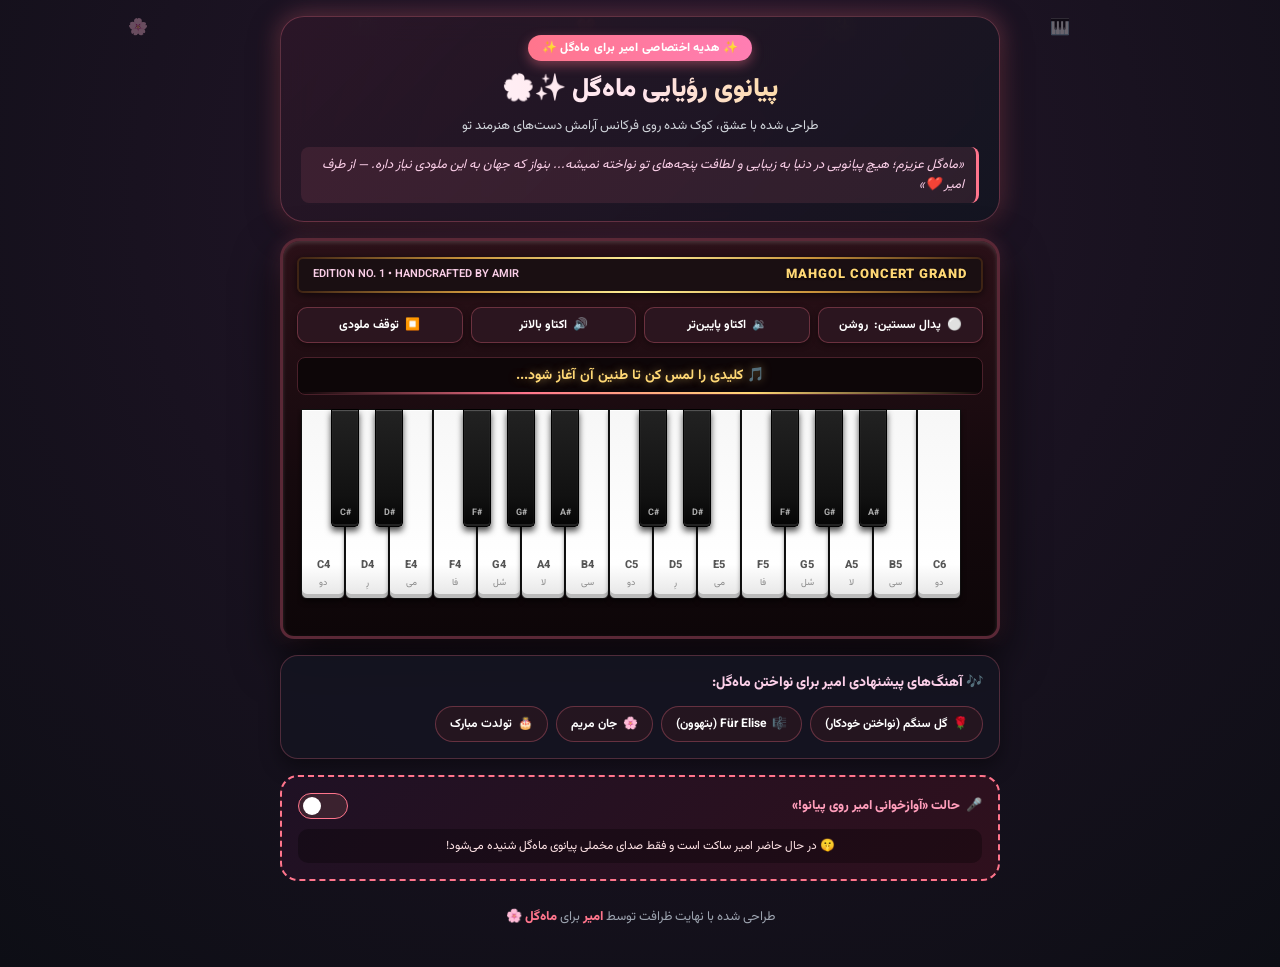
==== commit f3ae1014: "Update index.html with grand piano" ====
--- a/index.html
+++ b/index.html
@@ -3,1082 +3,921 @@
 <head>
   <meta charset="UTF-8">
   <meta name="viewport" content="width=device-width, initial-scale=1.0, maximum-scale=1.0, user-scalable=no">
-  <title>🌸 دعوت‌نامه اختصاصی ماه‌گل و امیر 🌸</title>
+  <title>🌸 پیانوی اختصاصی ماه‌گل • از طرف امیر 🎹</title>
   <link rel="preconnect" href="https://fonts.googleapis.com">
   <link rel="preconnect" href="https://fonts.gstatic.com" crossorigin>
-  <link href="https://fonts.googleapis.com/css2?family=Vazirmatn:wght@400;600;700;800;900&display=swap" rel="stylesheet">
+  <link href="https://fonts.googleapis.com/css2?family=Vazirmatn:wght@300;400;600;700;800;900&family=Dancing+Script:wght@700&display=swap" rel="stylesheet">
   <style>
     :root {
-      --bg: #faf6f0;
-      --black: #121214;
-      --pink: #ff5d9e;
-      --pink-light: #ffd4e5;
-      --yellow: #ffc83b;
-      --yellow-light: #fff3c4;
-      --purple: #d8b4fe;
-      --purple-light: #f3e8ff;
-      --mint: #6ee7b7;
-      --mint-light: #d1fae5;
-      --blue: #38bdf8;
-      --blue-light: #e0f2fe;
-      --shadow: 4px 4px 0px var(--black);
-      --shadow-lg: 6px 6px 0px var(--black);
-      --shadow-sm: 2px 2px 0px var(--black);
+      --bg: #0f1016;
+      --card-bg: rgba(26, 27, 38, 0.85);
+      --gold: #f6d365;
+      --gold-dark: #fda085;
+      --pink: #ff758c;
+      --pink-glow: rgba(255, 117, 140, 0.4);
+      --key-white: #ffffff;
+      --key-white-press: #ffebf0;
+      --key-black: #181920;
+      --key-black-press: #3a2230;
+      --accent: #ff758c;
+      --wood-dark: #1e1115;
+      --wood-border: #4a2530;
     }
 
     * {
       box-sizing: border-box;
       margin: 0;
       padding: 0;
-      font-family: 'Vazirmatn', -apple-system, BlinkMacSystemFont, sans-serif;
-      -webkit-tap-highlight-color: rgba(0,0,0,0);
+      user-select: none;
+      -webkit-user-select: none;
+      font-family: 'Vazirmatn', -apple-system, sans-serif;
+      touch-action: manipulation;
     }
 
     body {
-      background-color: var(--bg);
-      background-image: 
-        radial-gradient(#cbd5e1 1.4px, transparent 1.4px),
-        linear-gradient(to right, rgba(255, 93, 158, 0.04) 1px, transparent 1px),
-        linear-gradient(to bottom, rgba(56, 189, 248, 0.04) 1px, transparent 1px);
-      background-size: 20px 20px, 40px 40px, 40px 40px;
-      color: var(--black);
+      background: radial-gradient(circle at 50% 20%, #25162b 0%, #0d0e15 100%);
+      color: #fff;
       min-height: 100vh;
       display: flex;
-      justify-content: center;
-      align-items: center;
-      padding: 12px;
+      flex-direction: column;
+      align-items: center;
+      justify-content: flex-start;
+      padding: 16px 10px 40px;
       overflow-x: hidden;
       position: relative;
     }
 
-    /* Floating retro doodle stickers */
-    .doodle {
+    /* Ambient floating stars/petals */
+    .particle {
       position: fixed;
-      font-size: 22px;
       pointer-events: none;
-      z-index: 0;
-      opacity: 0.45;
-      animation: floatSlow 7s infinite ease-in-out alternate;
-    }
-
-    @keyframes floatSlow {
-      0% { transform: translateY(0) rotate(0deg); }
-      100% { transform: translateY(-22px) rotate(30deg); }
-    }
-
-    /* Neo-Brutalist Frame */
-    .genz-card {
+      opacity: 0.35;
+      animation: floatUp 12s infinite linear;
+      z-index: 1;
+    }
+    @keyframes floatUp {
+      0% { transform: translateY(105vh) rotate(0deg); opacity: 0; }
+      20% { opacity: 0.6; }
+      80% { opacity: 0.6; }
+      100% { transform: translateY(-10vh) rotate(360deg); opacity: 0; }
+    }
+
+    /* Header Container */
+    .header-card {
+      width: 100%;
+      max-width: 720px;
+      background: linear-gradient(135deg, rgba(45, 23, 40, 0.85), rgba(20, 21, 33, 0.95));
+      border: 1px solid rgba(255, 117, 140, 0.3);
+      box-shadow: 0 10px 30px rgba(0,0,0,0.5), 0 0 25px var(--pink-glow);
+      border-radius: 24px;
+      padding: 18px 20px;
+      margin-bottom: 16px;
+      text-align: center;
+      backdrop-filter: blur(12px);
+      position: relative;
+      z-index: 10;
+    }
+
+    .badge-amir {
+      display: inline-flex;
+      align-items: center;
+      gap: 6px;
+      background: linear-gradient(90deg, #ff758c, #ff7eb3);
+      color: #fff;
+      padding: 4px 14px;
+      border-radius: 50px;
+      font-size: 12px;
+      font-weight: 800;
+      box-shadow: 0 4px 12px rgba(255, 117, 140, 0.4);
+      margin-bottom: 8px;
+      letter-spacing: 0.3px;
+    }
+
+    .header-title {
+      font-size: 26px;
+      font-weight: 900;
+      background: linear-gradient(90deg, #fff, #ffe3ec, #fcd34d);
+      -webkit-background-clip: text;
+      -webkit-text-fill-color: transparent;
+      margin-bottom: 6px;
+    }
+
+    .header-sub {
+      font-size: 13px;
+      color: #d1d5db;
+      line-height: 1.6;
+    }
+
+    .dedication-quote {
+      font-size: 13px;
+      font-style: italic;
+      color: #fbcfe8;
+      background: rgba(255, 117, 140, 0.1);
+      border-right: 3px solid var(--pink);
+      padding: 8px 12px;
+      border-radius: 8px;
+      margin-top: 10px;
+      text-align: right;
+    }
+
+    /* Piano Body & Grand Shell */
+    .piano-case {
+      width: 100%;
+      max-width: 720px;
+      background: linear-gradient(180deg, #2b1118 0%, #15090d 60%, #0d0608 100%);
+      border: 3px solid #5a2836;
+      border-radius: 20px 20px 14px 14px;
+      box-shadow: 0 20px 45px rgba(0,0,0,0.8), inset 0 2px 4px rgba(255,255,255,0.15), 0 0 20px rgba(255, 117, 140, 0.2);
+      padding: 16px 14px 20px;
+      position: relative;
+      z-index: 10;
+      margin-bottom: 16px;
+    }
+
+    /* Gold plate logo */
+    .brass-plate {
+      display: flex;
+      justify-content: space-between;
+      align-items: center;
+      background: linear-gradient(90deg, #3d2314, #c9933b, #fff099, #c9933b, #3d2314);
+      padding: 2px;
+      border-radius: 6px;
+      margin-bottom: 14px;
+      box-shadow: 0 2px 8px rgba(0,0,0,0.6);
+    }
+    .brass-inner {
+      width: 100%;
+      background: #1a0f12;
+      padding: 6px 14px;
+      border-radius: 4px;
+      display: flex;
+      justify-content: space-between;
+      align-items: center;
+    }
+    .brass-brand {
+      font-size: 13px;
+      font-weight: 900;
+      color: #ffd875;
+      letter-spacing: 1px;
+      text-transform: uppercase;
+      text-shadow: 0 1px 2px rgba(0,0,0,0.8);
+    }
+    .brass-edition {
+      font-size: 11px;
+      color: #fbcfe8;
+      font-weight: 600;
+    }
+
+    /* Controls Bar above keys */
+    .controls-grid {
+      display: grid;
+      grid-template-columns: repeat(auto-fit, minmax(130px, 1fr));
+      gap: 8px;
+      margin-bottom: 14px;
+    }
+
+    .ctrl-btn {
+      background: rgba(45, 23, 33, 0.9);
+      border: 1px solid rgba(255, 117, 140, 0.3);
+      color: #fff;
+      padding: 8px 10px;
+      border-radius: 10px;
+      font-size: 12px;
+      font-weight: 700;
+      cursor: pointer;
+      display: flex;
+      align-items: center;
+      justify-content: center;
+      gap: 6px;
+      transition: all 0.15s ease;
+      box-shadow: 0 2px 6px rgba(0,0,0,0.4);
+    }
+    .ctrl-btn:active, .ctrl-btn.active {
+      background: var(--pink);
+      color: #fff;
+      transform: translateY(1px);
+      box-shadow: 0 0 12px var(--pink);
+    }
+
+    /* Note display bar */
+    .current-note-bar {
+      height: 38px;
+      background: #0d0608;
+      border: 1px solid #4a202a;
+      border-radius: 8px;
+      display: flex;
+      align-items: center;
+      justify-content: center;
+      margin-bottom: 14px;
+      font-size: 14px;
+      font-weight: 700;
+      color: #ffd875;
+      text-shadow: 0 0 8px rgba(255, 216, 117, 0.5);
+      position: relative;
+      overflow: hidden;
+    }
+    .current-note-bar::after {
+      content: '';
+      position: absolute;
+      bottom: 0;
+      left: 0;
+      width: 100%;
+      height: 2px;
+      background: linear-gradient(90deg, transparent, #ff758c, #ffd875, transparent);
+    }
+
+    /* ================= PIANO KEYBOARD ================= */
+    .keys-wrapper {
       position: relative;
       width: 100%;
-      max-width: 430px;
-      background: #ffffff;
-      border: 3px solid var(--black);
-      border-radius: 30px;
-      box-shadow: var(--shadow-lg);
-      padding: 20px 16px;
+      overflow-x: auto;
+      overflow-y: hidden;
+      padding-bottom: 12px;
+      direction: ltr !important;
+      -webkit-overflow-scrolling: touch;
+      scrollbar-width: thin;
+      scrollbar-color: #ff758c #15090d;
+    }
+
+    .keyboard {
+      position: relative;
+      display: inline-flex;
+      direction: ltr !important;
+      height: 195px;
+      padding: 0 4px;
+      margin: 0 auto;
+      border-radius: 0 0 8px 8px;
+    }
+
+    /* White Keys */
+    .key-white {
+      position: relative;
+      width: 44px;
+      height: 190px;
+      background: linear-gradient(180deg, #f7f7f7 0%, #ffffff 82%, #e5e5e5 100%);
+      border: 1px solid #111;
+      border-radius: 0 0 6px 6px;
+      box-shadow: inset 0 1px 0 #fff, inset 0 -4px 0 #bbb, 0 3px 5px rgba(0,0,0,0.5);
+      z-index: 2;
+      display: flex;
+      flex-direction: column;
+      justify-content: flex-end;
+      align-items: center;
+      padding-bottom: 8px;
+      cursor: pointer;
+      transition: background 0.08s, transform 0.06s;
+    }
+
+    .key-white .note-name {
+      font-size: 11px;
+      font-weight: 800;
+      color: #555;
+      direction: ltr !important;
+      unicode-bidi: isolate;
+      pointer-events: none;
+    }
+    .key-white .solfege {
+      font-size: 9px;
+      color: #888;
+      pointer-events: none;
+      margin-top: 2px;
+    }
+
+    .key-white.pressed {
+      background: linear-gradient(180deg, #ffd6e0 0%, #fff0f3 80%, #ffb3c6 100%) !important;
+      box-shadow: inset 0 2px 2px rgba(0,0,0,0.3), 0 1px 2px rgba(0,0,0,0.3) !important;
+      transform: translateY(2px);
+    }
+
+    .key-white.highlight {
+      background: linear-gradient(180deg, #ffeaa7 0%, #fdcb6e 100%) !important;
+      box-shadow: 0 0 14px #fdcb6e !important;
+    }
+
+    /* Black Keys */
+    .key-black {
+      position: absolute;
+      width: 28px;
+      height: 118px;
+      background: linear-gradient(180deg, #222 0%, #111 75%, #050505 100%);
+      border: 1px solid #000;
+      border-radius: 0 0 4px 4px;
+      box-shadow: inset 0 1px 1px rgba(255,255,255,0.25), inset 0 -2px 0 #222, 0 4px 6px rgba(0,0,0,0.7);
+      z-index: 5;
+      cursor: pointer;
+      direction: ltr !important;
+      display: flex;
+      flex-direction: column;
+      justify-content: flex-end;
+      align-items: center;
+      padding-bottom: 6px;
+      transition: background 0.08s, transform 0.06s;
+    }
+
+    .key-black .note-name {
+      font-size: 9px;
+      font-weight: 700;
+      color: #aaa;
+      direction: ltr !important;
+      unicode-bidi: isolate;
+      pointer-events: none;
+    }
+
+    .key-black.pressed {
+      background: linear-gradient(180deg, #4a1525 0%, #6d1b32 80%, #ff4d6d 100%) !important;
+      box-shadow: inset 0 1px 2px rgba(0,0,0,0.5), 0 1px 2px rgba(0,0,0,0.5) !important;
+      transform: translateY(2px);
+    }
+
+    .key-black.highlight {
+      background: linear-gradient(180deg, #e17055 0%, #d63031 100%) !important;
+      box-shadow: 0 0 14px #e17055 !important;
+    }
+
+    /* Song Melodies Picker */
+    .songs-shelf {
+      width: 100%;
+      max-width: 720px;
+      background: rgba(20, 21, 33, 0.9);
+      border: 1px solid rgba(255, 117, 140, 0.25);
+      border-radius: 18px;
+      padding: 16px;
+      margin-bottom: 16px;
+      box-shadow: 0 8px 20px rgba(0,0,0,0.4);
       z-index: 10;
-      display: flex;
-      flex-direction: column;
-      justify-content: space-between;
-      transition: transform 0.1s;
-      user-select: none;
-      -webkit-user-select: none;
-    }
-
-    /* Prevent inner tags from blocking clicks on mobile */
-    .btn *, .spam-button *, .neo-key *, .polaroid * {
-      pointer-events: none;
-    }
-
-    /* Screen Shake Animation on Spam Tapper */
-    .shake-screen {
-      animation: shake 0.12s ease-in-out 3;
-    }
-
-    @keyframes shake {
-      0%, 100% { transform: translate(0, 0); }
-      25% { transform: translate(-3px, 2px); }
-      75% { transform: translate(3px, -2px); }
-    }
-
-    /* Top Ticker Bar */
-    .ticker-bar {
-      background: var(--yellow);
-      border: 2px solid var(--black);
-      border-radius: 12px;
-      padding: 6px 12px;
-      font-size: 11px;
-      font-weight: 900;
-      display: flex;
-      justify-content: space-between;
-      align-items: center;
+    }
+    .shelf-title {
+      font-size: 14px;
+      font-weight: 800;
+      color: #fbcfe8;
+      display: flex;
+      align-items: center;
+      gap: 8px;
       margin-bottom: 12px;
-      box-shadow: var(--shadow-sm);
-    }
-
-    .badge-pill {
-      display: inline-flex;
-      align-items: center;
-      gap: 6px;
-      background: var(--pink-light);
-      border: 2px solid var(--black);
-      color: var(--black);
-      padding: 4px 12px;
+    }
+    .songs-btns {
+      display: flex;
+      flex-wrap: wrap;
+      gap: 8px;
+    }
+    .song-pill {
+      background: rgba(45, 23, 33, 0.7);
+      border: 1px solid rgba(255, 117, 140, 0.3);
+      color: #fff;
+      padding: 8px 14px;
       border-radius: 50px;
-      font-size: 11px;
-      font-weight: 900;
-      box-shadow: var(--shadow-sm);
-      margin-bottom: 8px;
-      transform: rotate(-1.5deg);
-    }
-
-    /* Typography */
-    h1, h2 {
-      font-size: 21px;
-      font-weight: 900;
-      line-height: 1.35;
-      color: var(--black);
-      margin-bottom: 4px;
-    }
-
-    h1 span, h2 span {
-      background: var(--pink);
-      color: white;
-      padding: 1px 7px;
-      border-radius: 8px;
-      border: 1.5px solid var(--black);
-      display: inline-block;
-      box-shadow: 2px 2px 0px var(--black);
-    }
-
-    p.subtitle {
-      font-size: 13px;
-      font-weight: 600;
-      color: #52525b;
-      line-height: 1.6;
-      margin-bottom: 14px;
-    }
-
-    /* Neo-Brutalist Chunky Buttons */
-    .btn {
-      width: 100%;
-      padding: 14px 18px;
-      border: 2.5px solid var(--black);
-      border-radius: 16px;
-      font-size: 15px;
-      font-weight: 900;
+      font-size: 12px;
+      font-weight: 700;
       cursor: pointer;
       display: inline-flex;
       align-items: center;
+      gap: 6px;
+      transition: all 0.2s;
+    }
+    .song-pill:hover, .song-pill:active {
+      background: linear-gradient(90deg, #ff758c, #fda085);
+      transform: scale(1.03);
+      box-shadow: 0 4px 12px rgba(255, 117, 140, 0.4);
+    }
+
+    /* Amir Surprise / Troll Mode */
+    .amir-fun-card {
+      width: 100%;
+      max-width: 720px;
+      background: linear-gradient(135deg, #1f1124 0%, #2f101d 100%);
+      border: 2px dashed #ff758c;
+      border-radius: 18px;
+      padding: 16px;
+      margin-bottom: 16px;
+      display: flex;
+      flex-direction: column;
+      gap: 10px;
+      z-index: 10;
+      text-align: center;
+    }
+    .amir-toggle-row {
+      display: flex;
+      justify-content: space-between;
+      align-items: center;
+    }
+    .amir-toggle-label {
+      font-size: 13px;
+      font-weight: 800;
+      color: #ff9ebb;
+      display: flex;
+      align-items: center;
+      gap: 6px;
+    }
+
+    /* Switch */
+    .switch {
+      position: relative;
+      display: inline-block;
+      width: 50px;
+      height: 26px;
+    }
+    .switch input { opacity: 0; width: 0; height: 0; }
+    .slider {
+      position: absolute; cursor: pointer; top: 0; left: 0; right: 0; bottom: 0;
+      background-color: #3b222f;
+      transition: .3s;
+      border-radius: 34px;
+      border: 1px solid #ff758c;
+    }
+    .slider:before {
+      position: absolute; content: ""; height: 18px; width: 18px; left: 4px; bottom: 3px;
+      background-color: white;
+      transition: .3s;
+      border-radius: 50%;
+    }
+    input:checked + .slider { background-color: #ff758c; }
+    input:checked + .slider:before { transform: translateX(24px); }
+
+    .amir-speech {
+      font-size: 12px;
+      color: #ffe4e6;
+      background: rgba(0,0,0,0.3);
+      padding: 8px 12px;
+      border-radius: 10px;
+      min-height: 34px;
+      display: flex;
+      align-items: center;
       justify-content: center;
-      gap: 8px;
-      transition: all 0.12s ease;
-      box-shadow: var(--shadow);
-      text-decoration: none;
-      touch-action: manipulation;
-      pointer-events: auto;
-    }
-
-    @media (hover: hover) and (pointer: fine) {
-      .btn:hover {
-        transform: translate(-2px, -2px);
-        box-shadow: 6px 6px 0px var(--black);
-      }
-    }
-
-    .btn:active {
-      transform: translate(2px, 2px);
-      box-shadow: 1px 1px 0px var(--black);
-    }
-
-    .btn-pink { background: var(--pink); color: white; }
-    .btn-yellow { background: var(--yellow); color: var(--black); }
-    .btn-blue { background: var(--blue); color: var(--black); }
-    .btn-mint { background: var(--mint); color: var(--black); }
-    .btn-purple { background: var(--purple); color: var(--black); }
-
-    /* Screens */
-    .screen {
-      display: none;
-      flex-direction: column;
-      align-items: center;
+    }
+
+    /* Footer dedication */
+    .footer-dedication {
+      margin-top: 10px;
+      font-size: 13px;
+      color: #9ca3af;
       text-align: center;
-      width: 100%;
-      animation: fadeIn 0.22s ease forwards;
-    }
-
-    .screen.active {
-      display: flex;
-    }
-
-    @keyframes fadeIn {
-      from { opacity: 0; transform: translateY(6px); }
-      to { opacity: 1; transform: translateY(0); }
-    }
-
-    /* ================= SCREEN 1: VIBE CHECK ================= */
-    .vibe-box {
-      width: 100%;
-      background: #fdf4ff;
-      border: 2.5px solid var(--black);
-      border-radius: 18px;
-      padding: 14px;
-      margin: 6px 0 14px;
-      box-shadow: var(--shadow);
-      text-align: right;
-    }
-
-    .vibe-row {
-      display: flex;
-      justify-content: space-between;
-      align-items: center;
-      padding: 7px 0;
-      border-bottom: 1.5px dashed #cbd5e1;
-      font-size: 12.5px;
-      font-weight: 700;
-    }
-
-    .vibe-row:last-child { border-bottom: none; }
-
-    .tag-flag {
-      padding: 2px 8px;
-      border-radius: 20px;
-      border: 1.5px solid var(--black);
-      font-size: 10.5px;
+      z-index: 10;
+    }
+    .footer-dedication span {
+      color: #ff758c;
       font-weight: 800;
-    }
-
-    /* ================= SCREEN 2: 5-SEC SPAM TAPPER ================= */
-    .tapper-box {
-      width: 100%;
-      background: var(--yellow-light);
-      border: 2.5px solid var(--black);
-      border-radius: 22px;
-      padding: 16px 14px;
-      margin: 6px 0 14px;
-      box-shadow: var(--shadow);
-      display: flex;
-      flex-direction: column;
-      align-items: center;
-      gap: 10px;
-    }
-
-    .timer-badge {
-      font-size: 12px;
-      font-weight: 900;
-      background: var(--black);
-      color: #fff;
-      padding: 4px 12px;
-      border-radius: 20px;
-      display: inline-flex;
-      align-items: center;
-      gap: 6px;
-    }
-
-    .spam-button {
-      width: 125px;
-      height: 125px;
-      border-radius: 50%;
-      background: linear-gradient(135deg, var(--pink), #f43f5e);
-      border: 3.5px solid var(--black);
-      box-shadow: 0 8px 0px var(--black);
-      display: flex;
-      flex-direction: column;
-      justify-content: center;
-      align-items: center;
-      cursor: pointer;
-      color: white;
-      font-weight: 900;
-      font-size: 14px;
-      touch-action: manipulation;
-      transition: all 0.06s;
-      pointer-events: auto;
-    }
-
-    .spam-button:active {
-      transform: translateY(6px);
-      box-shadow: 0 2px 0px var(--black);
-    }
-
-    .tap-counter-display {
-      font-size: 38px;
-      font-weight: 900;
-      letter-spacing: -1px;
-      color: var(--black);
-      margin-top: 2px;
-    }
-
-    .unhinged-verdict {
-      font-size: 12px;
-      font-weight: 800;
-      color: #991b1b;
-      background: #fee2e2;
-      border: 1.5px solid var(--black);
-      border-radius: 12px;
-      padding: 6px 10px;
-      min-height: 32px;
-      width: 100%;
-    }
-
-    /* ================= SCREEN 3: PASTEL MINI PIANO ================= */
-    .piano-container {
-      width: 100%;
-      background: var(--purple-light);
-      border: 2.5px solid var(--black);
-      border-radius: 22px;
-      padding: 14px 12px;
-      margin: 6px 0 14px;
-      box-shadow: var(--shadow);
-    }
-
-    .piano-keys-row {
-      display: flex;
-      gap: 6px;
-      justify-content: center;
-      height: 120px;
-      margin: 10px 0;
-    }
-
-    .neo-key {
-      flex: 1;
-      border: 2.5px solid var(--black);
-      border-radius: 0 0 14px 14px;
-      display: flex;
-      flex-direction: column;
-      justify-content: flex-end;
-      align-items: center;
-      padding-bottom: 8px;
-      font-size: 11px;
-      font-weight: 900;
-      cursor: pointer;
-      box-shadow: 3px 3px 0px var(--black);
-      transition: all 0.08s;
-      touch-action: manipulation;
-      pointer-events: auto;
-    }
-
-    .neo-key:active {
-      transform: translate(2px, 3px);
-      box-shadow: 1px 1px 0px var(--black);
-    }
-
-    .key-c { background: #fed7aa; }
-    .key-d { background: #fef08a; }
-    .key-e { background: #bbf7d0; }
-    .key-f { background: #bae6fd; }
-    .key-g { background: #fbcfe8; }
-
-    .troll-toggle-pill {
-      background: white;
-      border: 2px solid var(--black);
-      border-radius: 50px;
-      padding: 6px 14px;
-      font-size: 11.5px;
-      font-weight: 800;
-      cursor: pointer;
-      display: inline-flex;
-      align-items: center;
-      gap: 6px;
-      box-shadow: var(--shadow-sm);
-      touch-action: manipulation;
-      pointer-events: auto;
-    }
-
-    .troll-toggle-pill.active {
-      background: #f43f5e;
-      color: white;
-      animation: pulseAlert 0.8s infinite alternate;
-    }
-
-    @keyframes pulseAlert {
-      from { transform: scale(1); }
-      to { transform: scale(1.04); }
-    }
-
-    .piano-speech {
-      font-size: 11px;
-      font-weight: 800;
-      color: #6b21a8;
-      min-height: 22px;
-      margin-top: 6px;
-    }
-
-    /* ================= SCREEN 4: DELTANGI SLIDER ================= */
-    .slider-box {
-      width: 100%;
-      background: #fffbeb;
-      border: 2.5px solid var(--black);
-      border-radius: 20px;
-      padding: 16px 12px;
-      margin: 8px 0 14px;
-      box-shadow: var(--shadow);
-    }
-
-    .slider-score {
-      font-size: 48px;
-      font-weight: 900;
-      line-height: 1;
-      margin: 4px 0 8px;
-    }
-
-    .slider-unhinged {
-      width: 100%;
-      -webkit-appearance: none;
-      height: 16px;
-      border-radius: 10px;
-      background: #e4e4e7;
-      border: 2px solid var(--black);
-      outline: none;
-      touch-action: manipulation;
-    }
-
-    .slider-unhinged::-webkit-slider-thumb {
-      -webkit-appearance: none;
-      width: 32px;
-      height: 32px;
-      border-radius: 50%;
-      background: var(--pink);
-      border: 2px solid var(--black);
-      box-shadow: 2px 2px 0px var(--black);
-      cursor: pointer;
-    }
-
-    /* ================= SCREEN 5: RUNAWAY "NO" ================= */
-    .arena {
-      position: relative;
-      width: 100%;
-      height: 180px;
-      display: flex;
-      justify-content: center;
-      align-items: center;
-      margin: 8px 0;
-    }
-
-    .btn-yes-huge {
-      background: var(--mint);
-      color: var(--black);
-      z-index: 10;
-    }
-
-    .btn-no-runaway {
-      position: absolute;
-      background: #f4f4f5;
-      color: #71717a;
-      border: 2px solid var(--black);
-      box-shadow: var(--shadow-sm);
-      padding: 10px 20px;
-      border-radius: 50px;
-      font-size: 13.5px;
-      font-weight: 800;
-      cursor: pointer;
-      transition: all 0.16s ease-out;
-      z-index: 20;
-      touch-action: manipulation;
-      pointer-events: auto;
-    }
-
-    /* ================= SCREEN 6: POLAROID CARDS ================= */
-    .polaroid-grid {
-      display: grid;
-      grid-template-columns: 1fr 1fr;
-      gap: 10px;
-      width: 100%;
-      margin: 8px 0 14px;
-    }
-
-    .polaroid {
-      background: white;
-      border: 2.5px solid var(--black);
-      border-radius: 16px;
-      padding: 10px 8px;
-      box-shadow: var(--shadow-sm);
-      cursor: pointer;
-      display: flex;
-      flex-direction: column;
-      align-items: center;
-      gap: 4px;
-      transition: all 0.2s ease;
-      position: relative;
-      touch-action: manipulation;
-      pointer-events: auto;
-    }
-
-    .polaroid:nth-child(1) { transform: rotate(-1.5deg); }
-    .polaroid:nth-child(2) { transform: rotate(1.5deg); }
-    .polaroid:nth-child(3) { transform: rotate(1deg); }
-    .polaroid:nth-child(4) { transform: rotate(-1deg); }
-
-    .polaroid.active {
-      background: var(--yellow-light);
-      box-shadow: 5px 5px 0px var(--black);
-      transform: scale(1.04) rotate(0deg) !important;
-    }
-
-    .tape-strip {
-      position: absolute;
-      top: -8px;
-      width: 45px;
-      height: 14px;
-      background: rgba(255, 209, 102, 0.7);
-      border: 1px dashed var(--black);
-      transform: rotate(-3deg);
-    }
-
-    /* ================= SCREEN 7: THERMAL RECEIPT ================= */
-    .receipt {
-      width: 100%;
-      background: #fafafa;
-      border: 2px dashed var(--black);
-      border-radius: 18px;
-      padding: 16px 14px;
-      margin: 8px 0 14px;
-      box-shadow: var(--shadow);
-      text-align: right;
-    }
-
-    .receipt-header {
-      text-align: center;
-      border-bottom: 2px dashed #a1a1aa;
-      padding-bottom: 8px;
-      margin-bottom: 8px;
-    }
-
-    .receipt-title {
-      font-size: 14px;
-      font-weight: 900;
-      letter-spacing: -0.5px;
-    }
-
-    .receipt-row {
-      display: flex;
-      justify-content: space-between;
-      font-size: 11.5px;
-      font-weight: 700;
-      margin-bottom: 5px;
-    }
-
-    .receipt-total {
-      border-top: 2px solid var(--black);
-      padding-top: 6px;
-      margin-top: 6px;
-      display: flex;
-      justify-content: space-between;
-      font-size: 13px;
-      font-weight: 900;
-    }
-
-    .share-row {
-      display: flex;
-      gap: 10px;
-      width: 100%;
     }
   </style>
 </head>
 <body>
 
-  <!-- Retro background doodles -->
-  <div class="doodle" style="top: 6%; left: 8%;">✦</div>
-  <div class="doodle" style="top: 18%; right: 6%; font-size: 26px;">★</div>
-  <div class="doodle" style="bottom: 10%; left: 10%;">✧</div>
-  <div class="doodle" style="bottom: 16%; right: 10%; font-size: 24px;">✦</div>
-
-  <div class="genz-card" id="mainFrame">
-
-    <!-- Top Ticker Bar -->
-    <div class="ticker-bar">
-      <span>★ ماه‌گل & امیر • فوق‌محرمانه</span>
-      <span style="font-size: 10px; background: var(--black); color: white; padding: 2px 8px; border-radius: 6px;">VIP 🌸</span>
+  <!-- Floating aesthetic particles -->
+  <div class="particle" style="left: 10%; animation-delay: 0s;">🌸</div>
+  <div class="particle" style="left: 28%; animation-delay: 3s;">🎼</div>
+  <div class="particle" style="left: 65%; animation-delay: 6s;">✨</div>
+  <div class="particle" style="left: 82%; animation-delay: 1.5s;">🎹</div>
+  <div class="particle" style="left: 45%; animation-delay: 8s;">❤️</div>
+
+  <!-- Header Card with Amir Dedication -->
+  <div class="header-card">
+    <div class="badge-amir">
+      <span>✨ هدیه اختصاصی امیر برای ماه‌گل ✨</span>
     </div>
-
-    <!-- ================= SCREEN 1: VIBE CHECK ================= -->
-    <div class="screen active" id="s1">
-      <div class="badge-pill">💅 VIBE CHECK INCOMING</div>
-      <h1>سلام <span>ماه‌گل</span> خانوم! ✨</h1>
-      <p class="subtitle">سیستم وایب‌چک وضعیت روحی و سطح دلتنگی شما رو آنالیز کرده:</p>
-
-      <div class="vibe-box">
-        <div class="vibe-row">
-          <span>گرین فلگ: مهارت پیانو زدن</span>
-          <span class="tag-flag" style="background: var(--mint);">خفن و استادانه 🎹✨</span>
-        </div>
-        <div class="vibe-row">
-          <span>رد فلگ: صدای آواز امیر</span>
-          <span class="tag-flag" style="background: #fecdd3;">سلاح صوتی خطرناک 💀🚩</span>
-        </div>
-        <div class="vibe-row">
-          <span>مود کلافگی از دست امیر</span>
-          <span class="tag-flag" style="background: var(--yellow);">۱۰۰ از ۱۰ (اورژانسی) 🤯</span>
-        </div>
+    <h1 class="header-title">پیانوی رؤیایی ماه‌گل ✨🌸</h1>
+    <p class="header-sub">طراحی شده با عشق، کوک شده روی فرکانس آرامش دست‌های هنرمند تو</p>
+    
+    <div class="dedication-quote">
+      «ماه‌گل عزیزم؛ هیچ پیانویی در دنیا به زیبایی و لطافت پنجه‌های تو نواخته نمیشه... بنواز که جهان به این ملودی نیاز داره. — از طرف امیر ❤️»
+    </div>
+  </div>
+
+  <!-- Piano Case -->
+  <div class="piano-case">
+    <!-- Golden Brass Edition Plate -->
+    <div class="brass-plate">
+      <div class="brass-inner">
+        <span class="brass-brand">MAHGOL CONCERT GRAND</span>
+        <span class="brass-edition">EDITION NO. 1 • HANDCRAFTED BY AMIR</span>
       </div>
-
-      <button class="btn btn-pink" onclick="goTo(2)">
-        <span>ورود به چالش تپ‌تپ کلافگی ۵ ثانیه‌ای</span> ⏱️💥
+    </div>
+
+    <!-- Quick Control Bar -->
+    <div class="controls-grid">
+      <button class="ctrl-btn" id="sustainBtn" onclick="toggleSustain()">
+        <span id="sustainIcon">⚪</span> پدال سستین: <b id="sustainStatus">روشن</b>
+      </button>
+      <button class="ctrl-btn" onclick="octaveShift(-1)">
+        <span>🔉</span> اکتاو پایین‌تر
+      </button>
+      <button class="ctrl-btn" onclick="octaveShift(1)">
+        <span>🔊</span> اکتاو بالاتر
+      </button>
+      <button class="ctrl-btn" onclick="stopAutoPlay()">
+        <span>⏹️</span> توقف ملودی
       </button>
     </div>
 
-    <!-- ================= SCREEN 2: 5-SEC SPAM TAPPER ================= -->
-    <div class="screen" id="s2">
-      <div class="badge-pill">⏱️ چالش سرعتی تیک‌تاکی</div>
-      <h2>کنتور <span>کلافگی ماه‌گل</span>!</h2>
-      <p class="subtitle">در ۵ ثانیه هرچقدر می‌تونی سریع بکوب روی دکمه تا ثابت کنی چقدر از دست امیر کلافه‌ای! 😂</p>
-
-      <div class="tapper-box">
-        <div class="timer-badge">
-          ⏳ زمان باقی‌مانده: <span id="tapTimer" style="color:var(--yellow); font-size:14px;">5.0s</span>
-        </div>
-
-        <button class="spam-button" id="spamBtn" onclick="handleSpamTap()">
-          <span>بکوب اینجا!</span>
-          <span style="font-size: 22px;">💥</span>
-        </button>
-
-        <div class="tap-counter-display" id="tapCountDisplay">0 تپ</div>
-
-        <div class="unhinged-verdict" id="tapVerdict">
-          👈 روی دکمه بزن تا مسابقه شروع شه!
-        </div>
+    <!-- Active Note Screen -->
+    <div class="current-note-bar" id="noteDisplay">
+      🎵 کلیدی را لمس کن تا طنین آن آغاز شود...
+    </div>
+
+    <!-- Keyboard Scrollable Container -->
+    <div class="keys-wrapper" id="keysScroll">
+      <div class="keyboard" id="pianoKeys">
+        <!-- Generated dynamically via JS for 100% precision -->
       </div>
-
-      <button class="btn btn-yellow" id="s2NextBtn" style="display: none;" onclick="goTo(3)">
-        <span>رفتن به مینی پیانوی ماه‌گل</span> 🎹👇
+    </div>
+  </div>
+
+  <!-- Famous Songs / Guide Melodies -->
+  <div class="songs-shelf">
+    <div class="shelf-title">
+      <span>🎶 آهنگ‌های پیشنهادی امیر برای نواختن ماه‌گل:</span>
+    </div>
+    <div class="songs-btns">
+      <button class="song-pill" onclick="playSong('gole_sangam')">
+        <span>🌹</span> گل سنگم (نواختن خودکار)
+      </button>
+      <button class="song-pill" onclick="playSong('fur_elise')">
+        <span>🎼</span> Für Elise (بتهوون)
+      </button>
+      <button class="song-pill" onclick="playSong('jane_maryam')">
+        <span>🌸</span> جان مریم
+      </button>
+      <button class="song-pill" onclick="playSong('tavalod')">
+        <span>🎂</span> تولدت مبارک
       </button>
     </div>
-
-    <!-- ================= SCREEN 3: PASTEL MINI PIANO ================= -->
-    <div class="screen" id="s3">
-      <div class="badge-pill">🎹 ویژه پیانیست هنرمندمون</div>
-      <h2>مینی پیانوی <span>پاستلی</span></h2>
-      <p class="subtitle">چند تا کلید بنواز... بعد دکمه سمّی امیر رو فعال کن تا ببینی چطور رو اعصاب میره! 🤣</p>
-
-      <div class="piano-container">
-        <div style="margin-bottom: 8px;">
-          <button class="troll-toggle-pill" id="trollToggle" onclick="toggleTrollMode()">
-            🎤 <span id="trollBtnText">فعال‌سازی تحریر سمّی امیر</span>
-          </button>
-        </div>
-
-        <div class="piano-keys-row">
-          <div class="neo-key key-c" onclick="playKey(261.63, 'دو', this)">دو<br>C</div>
-          <div class="neo-key key-d" onclick="playKey(293.66, 'ر', this)">ر<br>D</div>
-          <div class="neo-key key-e" onclick="playKey(329.63, 'می', this)">می<br>E</div>
-          <div class="neo-key key-f" onclick="playKey(349.23, 'فا', this)">فا<br>F</div>
-          <div class="neo-key key-g" onclick="playKey(392.00, 'سل', this)">سل<br>G</div>
-        </div>
-
-        <div class="piano-speech" id="pianoSpeech">
-          روی کلاویه‌ها بزن تا صدای ساز دربیاد 🎶✨
-        </div>
+  </div>
+
+  <!-- Amir's Fun Singing / Troll Mode -->
+  <div class="amir-fun-card">
+    <div class="amir-toggle-row">
+      <div class="amir-toggle-label">
+        <span>🎤</span> حالت «آوازخوانی امیر روی پیانو!»
       </div>
-
-      <button class="btn btn-purple" onclick="goTo(4)">
-        <span>بسه دیگه گوشم خون اومد! مرحله بعد ☕😂</span>
-      </button>
+      <label class="switch">
+        <input type="checkbox" id="amirVoiceToggle" onchange="toggleAmirMode(this)">
+        <span class="slider"></span>
+      </label>
     </div>
-
-    <!-- ================= SCREEN 4: DELTANGI SLIDER ================= -->
-    <div class="screen" id="s4">
-      <div class="badge-pill">🥺 کنتور رسمی دلتنگی</div>
-      <h2>چقدر دلت برای <span>امیر</span> تنگ شده؟</h2>
-      <p class="subtitle">اسلایدر رو بکش تا درصد واقعی احساساتت معلوم شه:</p>
-
-      <div class="slider-box">
-        <div class="slider-score" id="scoreNum">100%</div>
-        <div style="font-size: 13px; font-weight: 800; color: #b45309; margin-bottom: 10px;" id="scoreText">
-          دارم از دلتنگی تلف میشم! پاشو بیا دیگههه 😭❤️
-        </div>
-
-        <input type="range" min="0" max="100" value="100" class="slider-unhinged" id="slider" oninput="onSlide(this.value)" onchange="snapBack(this)">
-
-        <div id="snapToast" style="display:none; font-size:11.5px; font-weight:800; color:#b91c1c; margin-top:8px;">
-          ⚠️ ارور ۴۰۴: طبق قانون رفاقت، دلتنگی کمتر از ۱۰۰٪ برای ماه‌گل غیرمجازه! 😂
-        </div>
-      </div>
-
-      <button class="btn btn-pink" onclick="goTo(5)">
-        <span>تأیید دلتنگی ۱۰۰٪ و ادامه</span> 🚀
-      </button>
+    <div class="amir-speech" id="amirVoiceText">
+      🤫 در حال حاضر امیر ساکت است و فقط صدای مخملی پیانوی ماه‌گل شنیده می‌شود!
     </div>
-
-    <!-- ================= SCREEN 5: RUNAWAY "NO" ================= -->
-    <div class="screen" id="s5">
-      <div class="badge-pill">🛵 بزن بریم بیرون؟!</div>
-      <h2>پایه‌ای بریم <span>یه جای خفن</span>؟</h2>
-      <p class="subtitle">امیر میاد دنبالت، بریم بگیم و بخندیم؟</p>
-
-      <div class="arena" id="arena">
-        <button class="btn btn-yes-huge" id="yesBtn" onclick="goTo(6)">
-          آره حتماً! بریم 🥳💅
-        </button>
-        <button class="btn-no-runaway" id="noBtn" onmouseover="dodge(event)" onclick="dodge(event)" ontouchstart="dodge(event)">
-          عمراً نمیام 🙄
-        </button>
-      </div>
-
-      <div style="font-size:12px; font-weight:800; color:#b91c1c; background:#fee2e2; border:1.5px solid var(--black); border-radius:10px; padding:6px; width:100%;" id="tauntMsg">
-        👈 دکمه نه رو نزن که عاقبت نداره!
-      </div>
-    </div>
-
-    <!-- ================= SCREEN 6: POLAROID CARDS ================= -->
-    <div class="screen" id="s6">
-      <div class="badge-pill">📍 کجا بیشتر بهت حال میده؟!</div>
-      <h2>انتخاب لوکیشن <span>به سلیقه ماه‌گل</span></h2>
-      <p class="subtitle">انتخاب با تو، رانندگی و تمام سفارش‌ها به حساب امیر 🌸</p>
-
-      <div class="polaroid-grid">
-        <div class="polaroid active" onclick="pick(this, 'کافه پیانو و دنج (هات‌چاکلت داغ و کیک شکلاتی) ☕🎹')">
-          <div class="tape-strip"></div>
-          <div style="font-size: 32px;">☕</div>
-          <div style="font-size: 12.5px; font-weight: 900;">کافه پیانو</div>
-          <div style="font-size: 10px; color:#71717a;">دنج، لایت، هات‌چاکلت داغ</div>
-        </div>
-
-        <div class="polaroid" onclick="pick(this, 'پیتزا و شکم‌گردی (پیتزا با پنیر کش‌دار و سیب‌زمینی پنیری) 🍕😋')">
-          <div class="tape-strip"></div>
-          <div style="font-size: 32px;">🍕</div>
-          <div style="font-size: 12.5px; font-weight: 900;">پیتزا پارتی</div>
-          <div style="font-size: 10px; color:#71717a;">داغ، ترد، کلی غیبت و خنده</div>
-        </div>
-
-        <div class="polaroid" onclick="pick(this, 'دور دور شبانه با ماشین و آهنگ‌های پاپ 🚗🎵')">
-          <div class="tape-strip"></div>
-          <div style="font-size: 32px;">🚗</div>
-          <div style="font-size: 12.5px; font-weight: 900;">دور دور شبانه</div>
-          <div style="font-size: 10px; color:#71717a;">باد خنک، پلی‌لیست پاپ</div>
-        </div>
-
-        <div class="polaroid" onclick="pick(this, 'سورپرایز ویژه با سلیقه امیر 🎁🔥')">
-          <div class="tape-strip"></div>
-          <div style="font-size: 32px;">✨</div>
-          <div style="font-size: 12.5px; font-weight: 900;">سورپرایز امیر</div>
-          <div style="font-size: 10px; color:#71717a;">بسپار به من، تضمینی!</div>
-        </div>
-      </div>
-
-      <button class="btn btn-mint" onclick="goTo(7)">
-        <span>تأیید و دریافت فاکتور رسمی VIP</span> 🧾👇
-      </button>
-    </div>
-
-    <!-- ================= SCREEN 7: THERMAL RECEIPT ================= -->
-    <div class="screen" id="s7">
-      <div class="badge-pill">🧾 فاکتور نهایی قرار VIP</div>
-      <h2>فیش رسمی <span>صادر شد</span>! ✨</h2>
-
-      <div class="receipt">
-        <div class="receipt-header">
-          <div class="receipt-title">✦ AMIR & MAHGOL OFFICIAL RECEIPT ✦</div>
-          <div style="font-size: 10px; color: #71717a; margin-top: 2px;">شماره سفارش: MG-2026-VIP</div>
-        </div>
-
-        <div class="receipt-row">
-          <span>مهمان VIP:</span>
-          <b>ماه‌گل خانوم 🌸</b>
-        </div>
-        <div class="receipt-row">
-          <span>مقصد انتخابی:</span>
-          <b id="finalPlace" style="color: #e11d48;">کافه پیانو و دنج</b>
-        </div>
-        <div class="receipt-row">
-          <span>ترانسفر اختصاصی:</span>
-          <b>امیر (دربست رفت و برگشت) 🚗</b>
-        </div>
-        <div class="receipt-row">
-          <span>حق خواندن شعر توسط امیر:</span>
-          <b style="color: #16a34a;">لغو شده (سکوت مطلق) 🔇</b>
-        </div>
-        <div class="receipt-row">
-          <span>جریمه تخلف صوتی امیر:</span>
-          <b>خرید ۲ تا بستنی اضافه! 🍦</b>
-        </div>
-
-        <div class="receipt-total">
-          <span>کل هزینه برای ماه‌گل:</span>
-          <span style="color: #16a34a;">۰ تومان (تماماً با امیر!) 💳</span>
-        </div>
-
-        <div style="text-align: center; margin-top: 8px;">
-          <span style="font-size: 10.5px; font-weight: 800; background: var(--pink-light); border: 1.5px solid var(--black); border-radius: 50px; padding: 3px 10px;">✓ مهر رسمی و تایید شده توسط ماه‌گل</span>
-        </div>
-      </div>
-
-      <p class="subtitle" style="font-size: 12px; margin-bottom: 10px;">
-        برای ارسال این فاکتور به امیر و هماهنگی ساعت قرار، دکمه زیر رو بزن:
-      </p>
-
-      <div class="share-row">
-        <button class="btn btn-blue" onclick="sendTg()">
-          <span>ارسال در تلگرام</span> 💌
-        </button>
-        <button class="btn btn-mint" onclick="sendWa()">
-          <span>ارسال در واتساپ</span> 💬
-        </button>
-      </div>
-    </div>
-
   </div>
 
+  <!-- Footer -->
+  <div class="footer-dedication">
+    طراحی شده با نهایت ظرافت توسط <span>امیر</span> برای <span>ماه‌گل</span> 🌸
+  </div>
+
   <script>
-    // Web Audio Synthesizer (Safe & Non-blocking)
+    // ================= REAL ACOUSTIC PIANO SYNTHESIZER =================
     let audioCtx = null;
-    function getCtx() {
-      try {
-        if (!audioCtx) audioCtx = new (window.AudioContext || window.webkitAudioContext)();
-        if (audioCtx.state === 'suspended') audioCtx.resume();
-        return audioCtx;
-      } catch(e) {
-        return null;
+    let sustain = true;
+    let baseOctave = 4; // C4
+    let isAmirMode = false;
+    let autoPlayTimeout = null;
+
+    function getAudioCtx() {
+      if (!audioCtx) {
+        audioCtx = new (window.AudioContext || window.webkitAudioContext)();
       }
-    }
-
-    function beep(freq, type = 'sine', duration = 0.2, gain = 0.15) {
-      try {
-        const ctx = getCtx();
-        if (!ctx) return;
+      if (audioCtx.state === 'suspended') {
+        audioCtx.resume();
+      }
+      return audioCtx;
+    }
+
+    // High quality acoustic piano simulation using multiple harmonics & mallet percussion
+    function playPianoNote(frequency, noteName, noteSolfege) {
+      const ctx = getAudioCtx();
+      if (!ctx) return;
+
+      const now = ctx.currentTime;
+      const duration = sustain ? 2.4 : 0.65;
+
+      // Master gain
+      const master = ctx.createGain();
+      master.gain.setValueAtTime(0.7, now);
+      master.gain.exponentialRampToValueAtTime(0.0001, now + duration);
+      master.connect(ctx.destination);
+
+      // Harmonics array: [multiplier, relative-gain, type]
+      const harmonics = [
+        [1.0, 0.65, 'sine'],       // Fundamental
+        [2.0, 0.25, 'sine'],       // 2nd harmonic (octave)
+        [3.0, 0.12, 'triangle'],   // 3rd harmonic
+        [4.0, 0.05, 'sine'],       // 4th harmonic
+        [1.002, 0.08, 'triangle']  // Detuned string resonance
+      ];
+
+      harmonics.forEach(([mult, gainVal, type]) => {
         const osc = ctx.createOscillator();
         const g = ctx.createGain();
         osc.type = type;
-        osc.frequency.setValueAtTime(freq, ctx.currentTime);
-        g.gain.setValueAtTime(gain, ctx.currentTime);
-        g.gain.exponentialRampToValueAtTime(0.0001, ctx.currentTime + duration);
+        osc.frequency.setValueAtTime(frequency * mult, now);
+        
+        g.gain.setValueAtTime(gainVal, now);
+        g.gain.exponentialRampToValueAtTime(0.0001, now + (duration * 0.9));
+
         osc.connect(g);
+        g.connect(master);
+        osc.start(now);
+        osc.stop(now + duration);
+      });
+
+      // Hammer Strike Transient (felt attack click)
+      const hammer = ctx.createOscillator();
+      const hGain = ctx.createGain();
+      hammer.type = 'triangle';
+      hammer.frequency.setValueAtTime(frequency * 5, now);
+      hammer.frequency.exponentialRampToValueAtTime(100, now + 0.04);
+      hGain.gain.setValueAtTime(0.18, now);
+      hGain.gain.exponentialRampToValueAtTime(0.0001, now + 0.04);
+      hammer.connect(hGain);
+      hGain.connect(master);
+      hammer.start(now);
+      hammer.stop(now + 0.05);
+
+      // Display Note
+      document.getElementById('noteDisplay').innerHTML = `✨ نت نواخته شده: <b>${noteName}</b> (${noteSolfege}) • ${Math.round(frequency)}Hz`;
+
+      // Amir Voice Mode if enabled
+      if (isAmirMode) {
+        triggerAmirVocals(noteName);
+      }
+    }
+
+    // Amir Troll Vocals on Note Hit
+    const amirPhrases = [
+      'امیر: «آااامان از این دل...!» 🎤😫',
+      'امیر: «تحریر سنتی تقدیم به ماه‌گل!» 🎶😂',
+      'امیر: «ماه‌گل فالش نزن داداش! شوخی کردم عالیه!» 💀✨',
+      'امیر: «چه نتی! بتهوون لنگ میندازه جلوت!» 👑🎹',
+      'امیر: «منم همرات بخونم یا بسه؟! باشه ساکت شدم!» 🤐🤣'
+    ];
+    function triggerAmirVocals(noteName) {
+      const speech = document.getElementById('amirVoiceText');
+      const phrase = amirPhrases[Math.floor(Math.random() * amirPhrases.length)];
+      speech.innerText = phrase;
+
+      // Play fun discord vibrato tone
+      try {
+        const ctx = getAudioCtx();
+        const o = ctx.createOscillator();
+        const g = ctx.createGain();
+        o.type = 'sawtooth';
+        o.frequency.setValueAtTime(220, ctx.currentTime);
+        o.frequency.exponentialRampToValueAtTime(440, ctx.currentTime + 0.25);
+        g.gain.setValueAtTime(0.1, ctx.currentTime);
+        g.gain.exponentialRampToValueAtTime(0.001, ctx.currentTime + 0.35);
+        o.connect(g);
         g.connect(ctx.destination);
-        osc.start();
-        osc.stop(ctx.currentTime + duration);
+        o.start();
+        o.stop(ctx.currentTime + 0.35);
       } catch(e) {}
     }
 
-    function playAmirDiscord() {
+    function toggleAmirMode(checkbox) {
+      isAmirMode = checkbox.checked;
+      const speech = document.getElementById('amirVoiceText');
+      if (isAmirMode) {
+        speech.innerHTML = '🚨 <b>حالت آوازخوانی امیر فعال شد!</b> حالا هر کلیدی بزنی، امیر هم تحریر میده! 😂';
+      } else {
+        speech.innerText = '🤫 امیر ساکت شد! دوباره فقط پیانوی ملایم خودت نواخته میشه.';
+      }
+    }
+
+    function toggleSustain() {
+      sustain = !sustain;
+      document.getElementById('sustainStatus').innerText = sustain ? 'روشن' : 'خاموش';
+      document.getElementById('sustainIcon').innerText = sustain ? '🟢' : '⚪';
+      document.getElementById('sustainBtn').classList.toggle('active', sustain);
+    }
+
+    function octaveShift(delta) {
+      baseOctave += delta;
+      if (baseOctave < 2) baseOctave = 2;
+      if (baseOctave > 6) baseOctave = 6;
+      renderKeyboard();
+      document.getElementById('noteDisplay').innerText = `🎼 اکتاو تغییر کرد: C${baseOctave} تا B${baseOctave + 1}`;
+    }
+
+    // ================= KEYBOARD RENDERING =================
+    // 2 full octaves (14 white keys, 10 black keys)
+    const noteData = [
+      { name: 'C', sol: 'دو', isBlack: false },
+      { name: 'C#', sol: 'دو دیز', isBlack: true },
+      { name: 'D', sol: 'رِ', isBlack: false },
+      { name: 'D#', sol: 'رِ دیز', isBlack: true },
+      { name: 'E', sol: 'می', isBlack: false },
+      { name: 'F', sol: 'فا', isBlack: false },
+      { name: 'F#', sol: 'فا دیز', isBlack: true },
+      { name: 'G', sol: 'سُل', isBlack: false },
+      { name: 'G#', sol: 'سُل دیز', isBlack: true },
+      { name: 'A', sol: 'لا', isBlack: false },
+      { name: 'A#', sol: 'لا دیز', isBlack: true },
+      { name: 'B', sol: 'سی', isBlack: false }
+    ];
+
+    function getFrequency(noteIndex, octave) {
+      // A4 = 440Hz, index of A is 9 in octave 4 => MIDI 69
+      const midi = (octave + 1) * 12 + noteIndex;
+      return 440 * Math.pow(2, (midi - 69) / 12);
+    }
+
+    let keyElements = {};
+
+    function renderKeyboard() {
+      const container = document.getElementById('pianoKeys');
+      container.innerHTML = '';
+      keyElements = {};
+
+      let whiteCount = 0;
+      const whiteWidth = 44; // px
+
+      // Generate 2 Octaves: baseOctave and baseOctave + 1
+      for (let oct = 0; oct < 2; oct++) {
+        const curOctave = baseOctave + oct;
+        
+        noteData.forEach((item, idx) => {
+          const freq = getFrequency(idx, curOctave);
+          const fullName = `${item.name}${curOctave}`;
+          const noteKey = `${item.name}_${curOctave}`;
+
+          if (!item.isBlack) {
+            const keyEl = document.createElement('div');
+            keyEl.className = 'key-white';
+            keyEl.dataset.key = noteKey;
+            keyEl.dataset.freq = freq;
+            keyEl.dataset.name = fullName;
+            keyEl.dataset.sol = item.sol;
+
+            keyEl.innerHTML = `
+              <span class="note-name">${fullName}</span>
+              <span class="solfege">${item.sol}</span>
+            `;
+
+            bindKeyEvents(keyEl);
+            container.appendChild(keyEl);
+            keyElements[fullName] = keyEl;
+            whiteCount++;
+          }
+        });
+      }
+
+      // Add final C key to complete 2 octaves neatly
+      const finalFreq = getFrequency(0, baseOctave + 2);
+      const finalName = `C${baseOctave + 2}`;
+      const finalKey = document.createElement('div');
+      finalKey.className = 'key-white';
+      finalKey.dataset.key = finalName;
+      finalKey.dataset.freq = finalFreq;
+      finalKey.dataset.name = finalName;
+      finalKey.dataset.sol = 'دو';
+      finalKey.innerHTML = `
+        <span class="note-name">${finalName}</span>
+        <span class="solfege">دو</span>
+      `;
+      bindKeyEvents(finalKey);
+      container.appendChild(finalKey);
+      keyElements[finalName] = finalKey;
+
+      // Position Black Keys precisely
+      let currentWhiteIndex = 0;
+      for (let oct = 0; oct < 2; oct++) {
+        const curOctave = baseOctave + oct;
+
+        noteData.forEach((item, idx) => {
+          const freq = getFrequency(idx, curOctave);
+          const fullName = `${item.name}${curOctave}`;
+
+          if (item.isBlack) {
+            const keyEl = document.createElement('div');
+            keyEl.className = 'key-black';
+            keyEl.dataset.key = fullName;
+            keyEl.dataset.freq = freq;
+            keyEl.dataset.name = fullName;
+            keyEl.dataset.sol = item.sol;
+
+            keyEl.innerHTML = `<span class="note-name">${item.name}</span>`;
+
+            // Position between white keys
+            const leftOffset = (currentWhiteIndex * whiteWidth) - 14 + 4;
+            keyEl.style.left = `${leftOffset}px`;
+
+            bindKeyEvents(keyEl);
+            container.appendChild(keyEl);
+            keyElements[fullName] = keyEl;
+          } else {
+            currentWhiteIndex++;
+          }
+        });
+      }
+    }
+
+    function triggerKey(el) {
+      if (!el) return;
+      const freq = parseFloat(el.dataset.freq);
+      const name = el.dataset.name;
+      const sol = el.dataset.sol;
+
+      playPianoNote(freq, name, sol);
+
+      el.classList.add('pressed');
+      setTimeout(() => el.classList.remove('pressed'), 180);
+
       try {
-        const ctx = getCtx();
-        if (!ctx) return;
-        const o1 = ctx.createOscillator();
-        const o2 = ctx.createOscillator();
-        const g = ctx.createGain();
-
-        o1.type = 'sawtooth';
-        o2.type = 'triangle';
-        o1.frequency.setValueAtTime(220, ctx.currentTime);
-        o1.frequency.exponentialRampToValueAtTime(490, ctx.currentTime + 0.35);
-        o2.frequency.setValueAtTime(245, ctx.currentTime);
-
-        g.gain.setValueAtTime(0.2, ctx.currentTime);
-        g.gain.exponentialRampToValueAtTime(0.001, ctx.currentTime + 0.55);
-
-        o1.connect(g);
-        o2.connect(g);
-        g.connect(ctx.destination);
-
-        o1.start();
-        o2.start();
-        o1.stop(ctx.currentTime + 0.55);
-        o2.stop(ctx.currentTime + 0.55);
+        if (navigator.vibrate) navigator.vibrate(20);
       } catch(e) {}
     }
 
-    // Step navigation (Guaranteed Instant Screen Switch)
-    function goTo(step) {
-      document.querySelectorAll('.screen').forEach(s => s.classList.remove('active'));
-      const target = document.getElementById('s' + step);
-      if (target) {
-        target.classList.add('active');
-        window.scrollTo({ top: 0, behavior: 'smooth' });
+    function bindKeyEvents(el) {
+      el.addEventListener('pointerdown', (e) => {
+        e.preventDefault();
+        getAudioCtx(); // initialize audio context immediately on touch
+        triggerKey(el);
+      });
+    }
+
+    // ================= FAMOUS MELODIES AUTO PLAY =================
+    const songs = {
+      gole_sangam: [
+        { note: 'A4', dur: 450 }, { note: 'B4', dur: 450 }, { note: 'C5', dur: 800 },
+        { note: 'B4', dur: 400 }, { note: 'A4', dur: 400 }, { note: 'G#4', dur: 800 },
+        { note: 'A4', dur: 450 }, { note: 'F4', dur: 450 }, { note: 'E4', dur: 1200 }
+      ],
+      fur_elise: [
+        { note: 'E5', dur: 300 }, { note: 'D#5', dur: 300 }, { note: 'E5', dur: 300 },
+        { note: 'D#5', dur: 300 }, { note: 'E5', dur: 300 }, { note: 'B4', dur: 300 },
+        { note: 'D5', dur: 300 }, { note: 'C5', dur: 300 }, { note: 'A4', dur: 700 }
+      ],
+      jane_maryam: [
+        { note: 'E4', dur: 400 }, { note: 'A4', dur: 400 }, { note: 'B4', dur: 400 },
+        { note: 'C5', dur: 800 }, { note: 'B4', dur: 400 }, { note: 'A4', dur: 400 },
+        { note: 'G4', dur: 800 }, { note: 'F4', dur: 400 }, { note: 'E4', dur: 1000 }
+      ],
+      tavalod: [
+        { note: 'C4', dur: 350 }, { note: 'C4', dur: 350 }, { note: 'D4', dur: 600 },
+        { note: 'C4', dur: 600 }, { note: 'F4', dur: 600 }, { note: 'E4', dur: 1000 },
+        { note: 'C4', dur: 350 }, { note: 'C4', dur: 350 }, { note: 'D4', dur: 600 },
+        { note: 'C4', dur: 600 }, { note: 'G4', dur: 600 }, { note: 'F4', dur: 1000 }
+      ]
+    };
+
+    function stopAutoPlay() {
+      if (autoPlayTimeout) {
+        clearTimeout(autoPlayTimeout);
+        autoPlayTimeout = null;
       }
-      beep(380 + (step * 45), 'sine', 0.15, 0.1);
-    }
-
-    // ================= SPAM TAPPER =================
-    let tapCount = 0;
-    let tapTimeLeft = 5.0;
-    let tapInterval = null;
-    let tapStarted = false;
-    let tapFinished = false;
-
-    function handleSpamTap() {
-      if (tapFinished) return;
-
-      const mainFrame = document.getElementById('mainFrame');
-      mainFrame.classList.add('shake-screen');
-      setTimeout(() => mainFrame.classList.remove('shake-screen'), 120);
-
-      try {
-        if (navigator.vibrate) navigator.vibrate(25);
-      } catch(e) {}
-
-      if (!tapStarted) {
-        tapStarted = true;
-        tapInterval = setInterval(() => {
-          tapTimeLeft -= 0.1;
-          if (tapTimeLeft <= 0) {
-            tapTimeLeft = 0;
-            clearInterval(tapInterval);
-            finishSpamTap();
-          }
-          document.getElementById('tapTimer').innerText = tapTimeLeft.toFixed(1) + 's';
-        }, 100);
+      document.querySelectorAll('.key-white, .key-black').forEach(k => k.classList.remove('highlight'));
+      document.getElementById('noteDisplay').innerText = '⏹️ پخش متوقف شد. حالا نوبت نواختن ماه‌گل است!';
+    }
+
+    function playSong(songKey) {
+      stopAutoPlay();
+      getAudioCtx();
+      baseOctave = 4;
+      renderKeyboard();
+
+      const melody = songs[songKey];
+      if (!melody) return;
+
+      document.getElementById('noteDisplay').innerText = '✨ در حال نواختن ملودی برای ماه‌گل... کلیدها روشن می‌شوند!';
+
+      let step = 0;
+      function nextNote() {
+        if (step >= melody.length) {
+          document.getElementById('noteDisplay').innerHTML = '🌸 ملودی تموم شد! حالا خودت دست به ساز شو ماه‌گل جان!';
+          return;
+        }
+
+        const item = melody[step];
+        const el = keyElements[item.note];
+        if (el) {
+          triggerKey(el);
+          el.classList.add('highlight');
+          setTimeout(() => el.classList.remove('highlight'), item.dur * 0.85);
+        }
+
+        step++;
+        autoPlayTimeout = setTimeout(nextNote, item.dur);
       }
 
-      tapCount++;
-      document.getElementById('tapCountDisplay').innerText = tapCount + ' تپ 🔥';
-      beep(300 + (tapCount * 12), 'triangle', 0.06, 0.1);
-
-      const verdict = document.getElementById('tapVerdict');
-      if (tapCount < 10) {
-        verdict.innerText = 'تازه داری گرم میشی! تندتر بکوب! 🏃‍♀️';
-      } else if (tapCount < 25) {
-        verdict.innerText = 'کلافگی به اوج رسیده! دست بردار نیستیا! 🤯💥';
-      } else {
-        verdict.innerText = '🚨 وضعیت قرمز! گوش‌های ماه‌گل ذوب شد! پیتزا لازمی!';
+      nextNote();
+    }
+
+    // Keyboard controls for Laptop / Desktop (ASDFGHJKL...)
+    const pcKeyMap = {
+      'a': 'C4', 'w': 'C#4', 's': 'D4', 'e': 'D#4', 'd': 'E4',
+      'f': 'F4', 't': 'F#4', 'g': 'G4', 'y': 'G#4', 'h': 'A4',
+      'u': 'A#4', 'j': 'B4', 'k': 'C5', 'o': 'C#5', 'l': 'D5',
+      'p': 'D#5', ';': 'E5'
+    };
+
+    window.addEventListener('keydown', (e) => {
+      const targetNote = pcKeyMap[e.key.toLowerCase()];
+      if (targetNote && keyElements[targetNote]) {
+        triggerKey(keyElements[targetNote]);
       }
-    }
-
-    function finishSpamTap() {
-      tapFinished = true;
-      document.getElementById('spamBtn').disabled = true;
-      document.getElementById('spamBtn').style.opacity = '0.6';
-      document.getElementById('s2NextBtn').style.display = 'inline-flex';
-      beep(587, 'sine', 0.4, 0.2);
-
-      const verdict = document.getElementById('tapVerdict');
-      verdict.innerHTML = `🏆 رکورد شکسته شد: <b>${tapCount} تپ کلافگی!</b><br>تنها راه جبران امیر: سفارش پیتزا و بستنی دوبل! 🍕🍦`;
-    }
-
-    // ================= MINI PIANO =================
-    let isTrollMode = false;
-    const amirTaunts = [
-      'امیر: «آآآمان از دل مننن!» 🎤😫 دیدم قشنگ زدی گفتم خرابش کنم!',
-      'امیر: «تحریر شماره ۴۲ تقدیم به گوش‌های ماه‌گل!» 💀📢',
-      'سیستم به دلیل فرکانس وحشتناک صدای امیر هشدار داد! 🚨',
-      'امیر: «مگه قرار نبود نخونم؟! نتونستم جلوی خودمو بگیرم!» 🤣'
-    ];
-
-    function toggleTrollMode() {
-      isTrollMode = !isTrollMode;
-      const btn = document.getElementById('trollToggle');
-      const txt = document.getElementById('trollBtnText');
-      const speech = document.getElementById('pianoSpeech');
-
-      if (isTrollMode) {
-        btn.classList.add('active');
-        txt.innerText = '⚠️ حالت سمّی امیر فعاله! (کلید بزن تا ببینی)';
-        speech.innerText = 'اخطار: کلید پیانو بزنی صدای آواز امیر میاد! 😂';
-        playAmirDiscord();
-      } else {
-        btn.classList.remove('active');
-        txt.innerText = 'فعال‌سازی تحریر سمّی امیر';
-        speech.innerText = 'حالت ماه‌گل فعال شد: نت‌های زلال و مخملی 🕊️';
-        beep(523, 'sine', 0.25, 0.15);
-      }
-    }
-
-    function playKey(freq, noteName, el) {
-      const speech = document.getElementById('pianoSpeech');
-      if (isTrollMode) {
-        playAmirDiscord();
-        const randomQuote = amirTaunts[Math.floor(Math.random() * amirTaunts.length)];
-        speech.innerText = randomQuote;
-      } else {
-        beep(freq, 'sine', 0.45, 0.2);
-        speech.innerText = `نت ${noteName} با لطافت نواخته شد 🎼✨`;
-      }
-    }
-
-    // ================= SLIDER =================
-    function onSlide(val) {
-      const num = document.getElementById('scoreNum');
-      const text = document.getElementById('scoreText');
-      num.innerText = val + '%';
-
-      if (val > 80) {
-        text.innerText = 'دارم از دلتنگی تلف میشم! پاشو بیا دیگههه 😭❤️';
-      } else if (val > 40) {
-        text.innerText = 'دروغ چرا... یکم دلم تنگ شده 🥺🤏';
-      } else {
-        text.innerText = 'وانمود می‌کنم اصلاً برام مهم نیست! 🙄💅';
-      }
-      beep(260 + (val * 3.5), 'sine', 0.04, 0.08);
-    }
-
-    function snapBack(el) {
-      if (el.value < 85) {
-        const toast = document.getElementById('snapToast');
-        toast.style.display = 'block';
-        beep(160, 'sawtooth', 0.18, 0.12);
-
-        setTimeout(() => {
-          el.value = 100;
-          onSlide(100);
-          beep(523, 'triangle', 0.25, 0.18);
-        }, 300);
-      }
-    }
-
-    // ================= RUNAWAY "NO" =================
-    let dodgeCount = 0;
-    const dodgeQuotes = [
-      'کجا در میری؟! مگه نمیدونی امیر آماده است برات آواز بخونه؟! 🎤😫',
-      'دکمه «نه» خرابه ماه گل! خودتو خسته نکن! 🏃‍♀️💨',
-      'الان گشت نامحسوس دلتنگی جریمت می‌کنه ها! 🚔😂',
-      'یا با پای خودت میای یا با صدای آواز امیر میای! 🤣',
-      'تسلیم شو دیگه! زنگ تفریح تموم شد، آره رو بزن! ☕🥳'
-    ];
-
-    function dodge(e) {
-      if (e) {
-        e.preventDefault();
-        e.stopPropagation();
-      }
-      dodgeCount++;
-      beep(420 + Math.random() * 350, 'sawtooth', 0.1, 0.1);
-
-      const arena = document.getElementById('arena');
-      const noBtn = document.getElementById('noBtn');
-      const yesBtn = document.getElementById('yesBtn');
-      const taunt = document.getElementById('tauntMsg');
-
-      const rect = arena.getBoundingClientRect();
-      const maxX = (rect.width / 2) - 55;
-      const maxY = 55;
-
-      const randX = (Math.random() * (maxX * 2)) - maxX;
-      const randY = (Math.random() * (maxY * 2)) - maxY;
-
-      noBtn.style.transform = `translate(${randX}px, ${randY}px)`;
-
-      const currentScale = 1 + (dodgeCount * 0.12);
-      yesBtn.style.transform = `scale(${currentScale})`;
-
-      taunt.innerText = dodgeQuotes[dodgeCount % dodgeQuotes.length];
-
-      if (dodgeCount >= 5) {
-        noBtn.style.display = 'none';
-        taunt.innerText = 'دکمه «نه» فرار کرد رفت خونشون! چاره‌ای جز بله نداری! 🤣❤️';
-      }
-    }
-
-    // ================= POLAROID SELECTION =================
-    let chosen = 'کافه پیانو و دنج (هات‌چاکلت داغ و کیک شکلاتی) ☕🎹';
-
-    function pick(el, place) {
-      document.querySelectorAll('.polaroid').forEach(p => p.classList.remove('active'));
-      el.classList.add('active');
-      chosen = place;
-      document.getElementById('finalPlace').innerText = el.querySelector('div:nth-child(3)').innerText;
-      beep(523, 'triangle', 0.18, 0.18);
-    }
-
-    // ================= DIRECT MESSAGES =================
-    function sendTg() {
-      const text = `سلام امیر! 🌸\nفاکتور رسمی قرار VIP صادر شد (رکورد کلافگی: ${tapCount} تپ!) 🤦‍♀️😂\nبرناممون قطعی شد: ${chosen}\nطبق بند فاکتور، حق نداری حتی یه بیت بخونی! ساعت چند میای دنبالم؟ 🚗✨`;
-      const url = `https://t.me/share/url?url=${encodeURIComponent('قرار_ماه‌گل_و_امیر')}&text=${encodeURIComponent(text)}`;
-      window.open(url, '_blank');
-    }
-
-    function sendWa() {
-      const text = `سلام امیر! 🌸\nفیش نهایی ثبت شد (${tapCount} تپ کلافگی و ۱۰۰٪ دلتنگی ثبت شد)! 😂\nبرناممون: ${chosen}\nتعهد سکوت صوتی هم امضا شد! ساعت قرار رو هماهنگ کن 🛵`;
-      const url = `https://wa.me/?text=${encodeURIComponent(text)}`;
-      window.open(url, '_blank');
-    }
+    });
+
+    // Initial render
+    window.addEventListener('DOMContentLoaded', () => {
+      renderKeyboard();
+    });
   </script>
 </body>
 </html>
